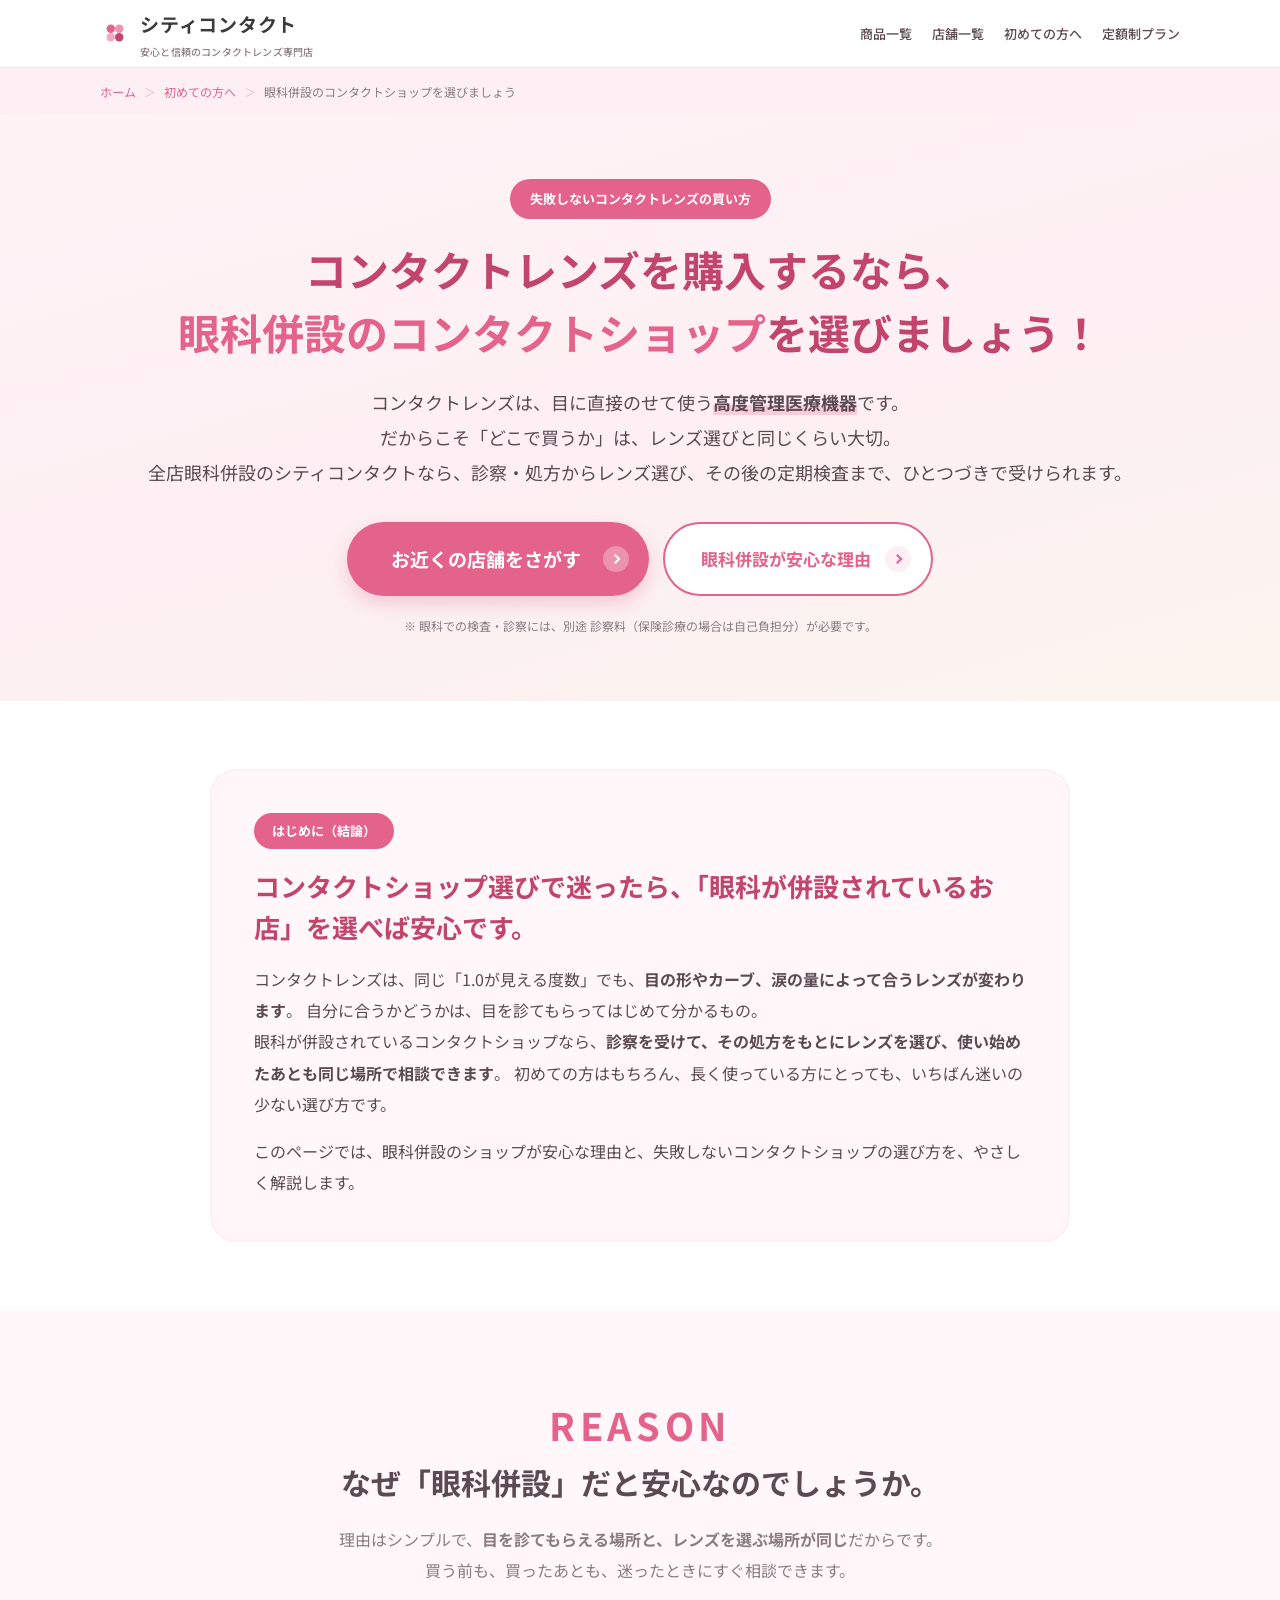
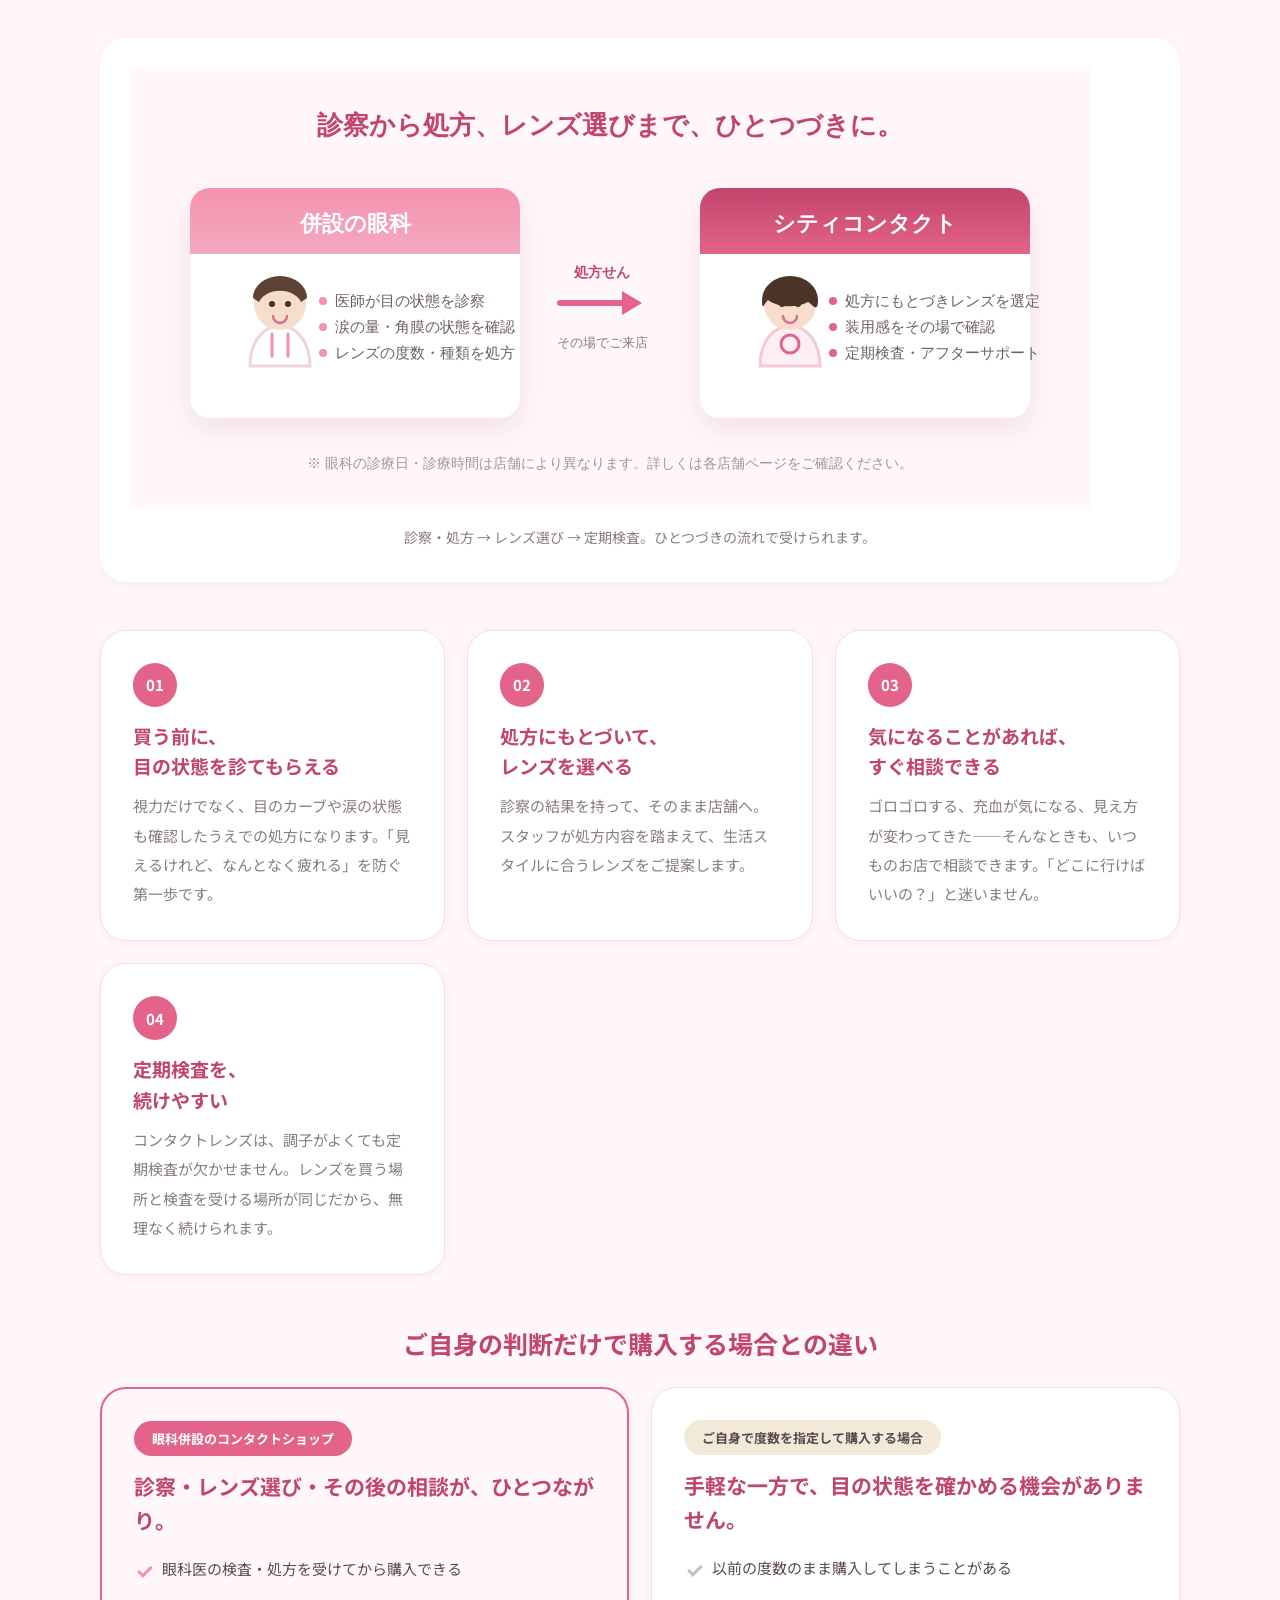
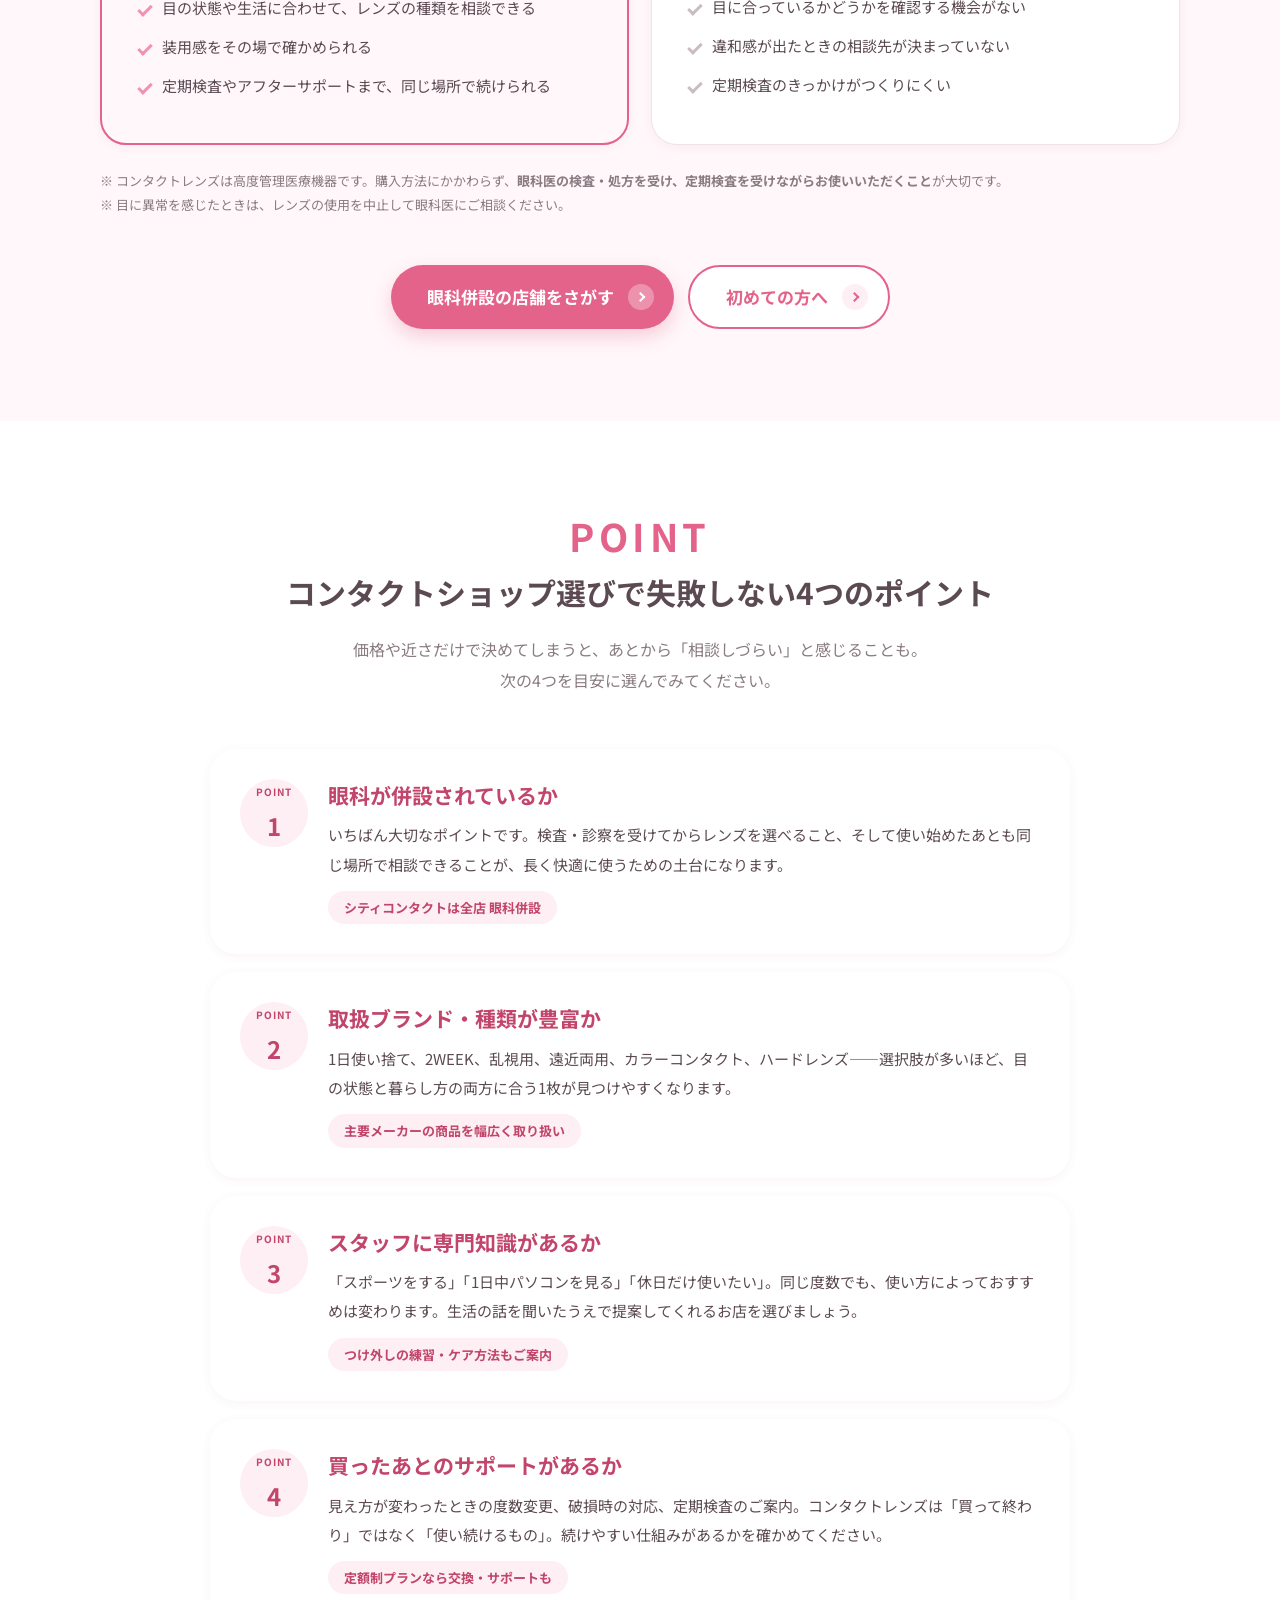
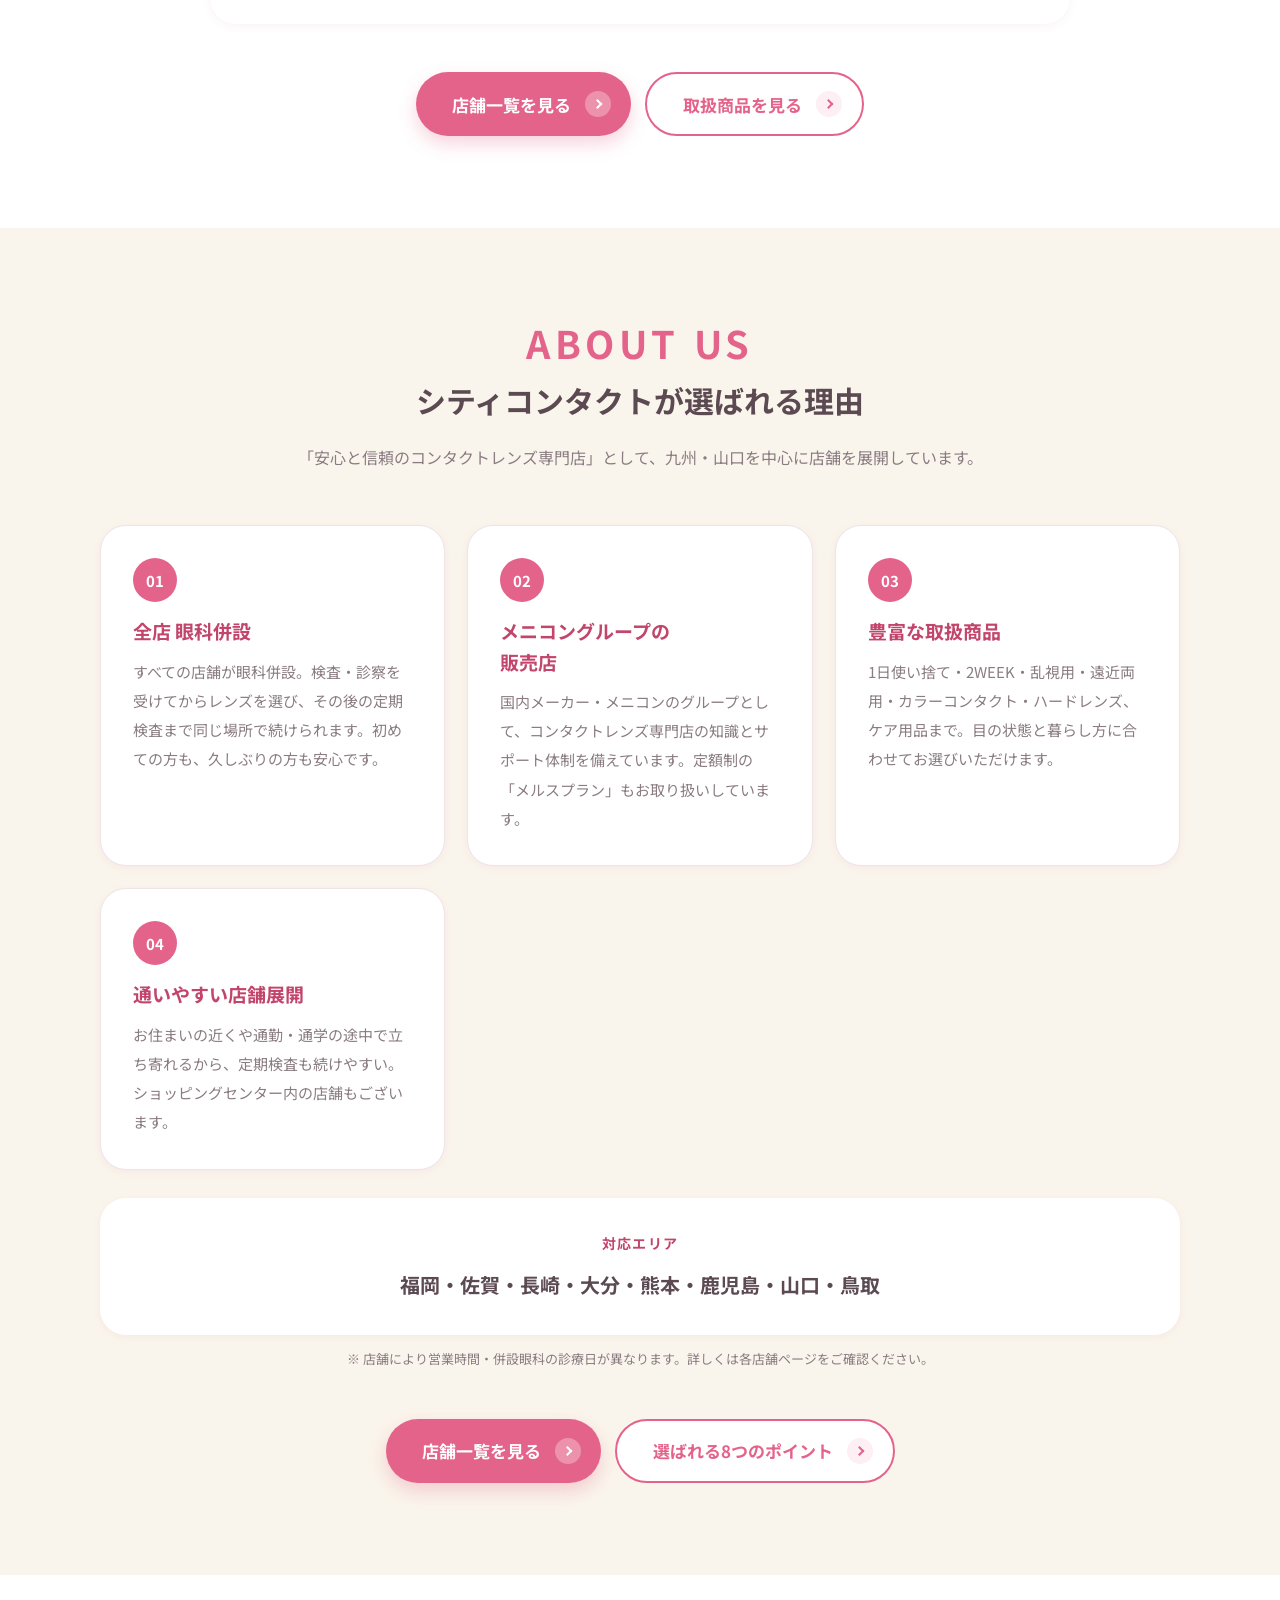
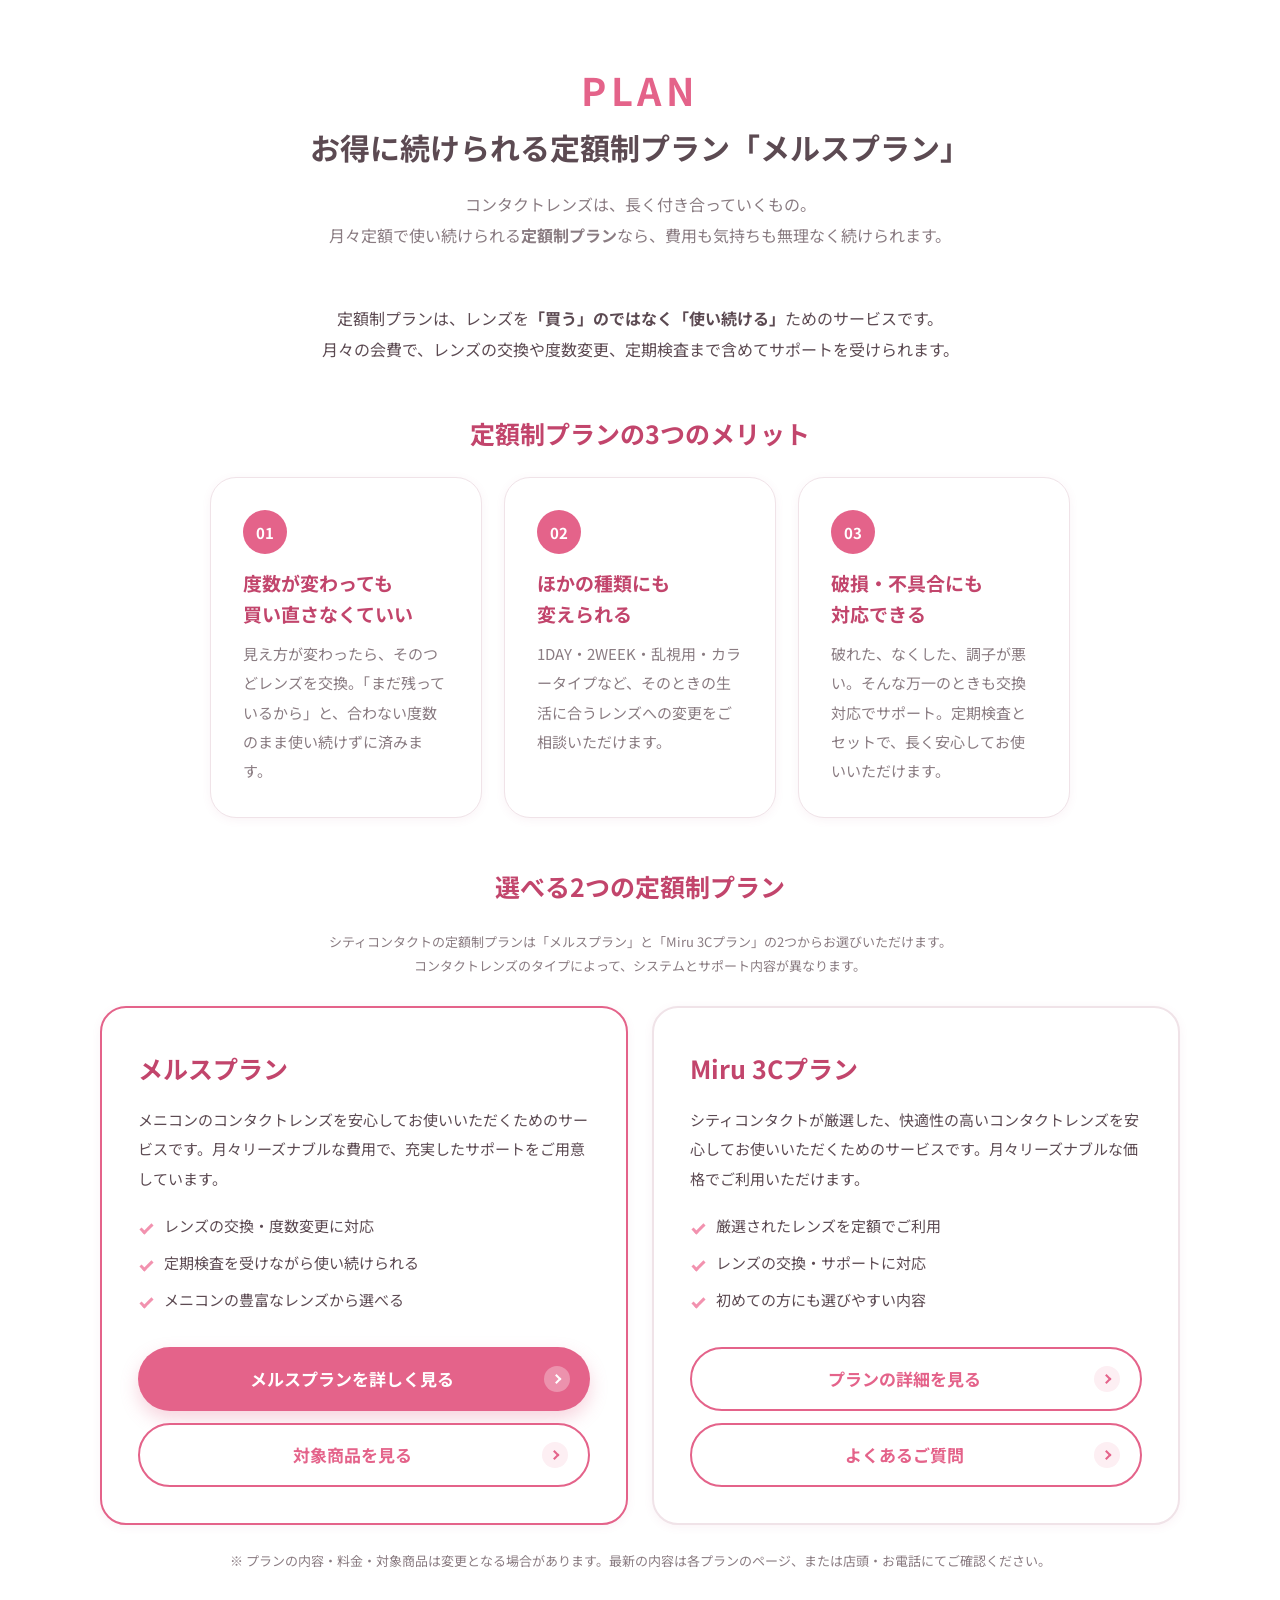
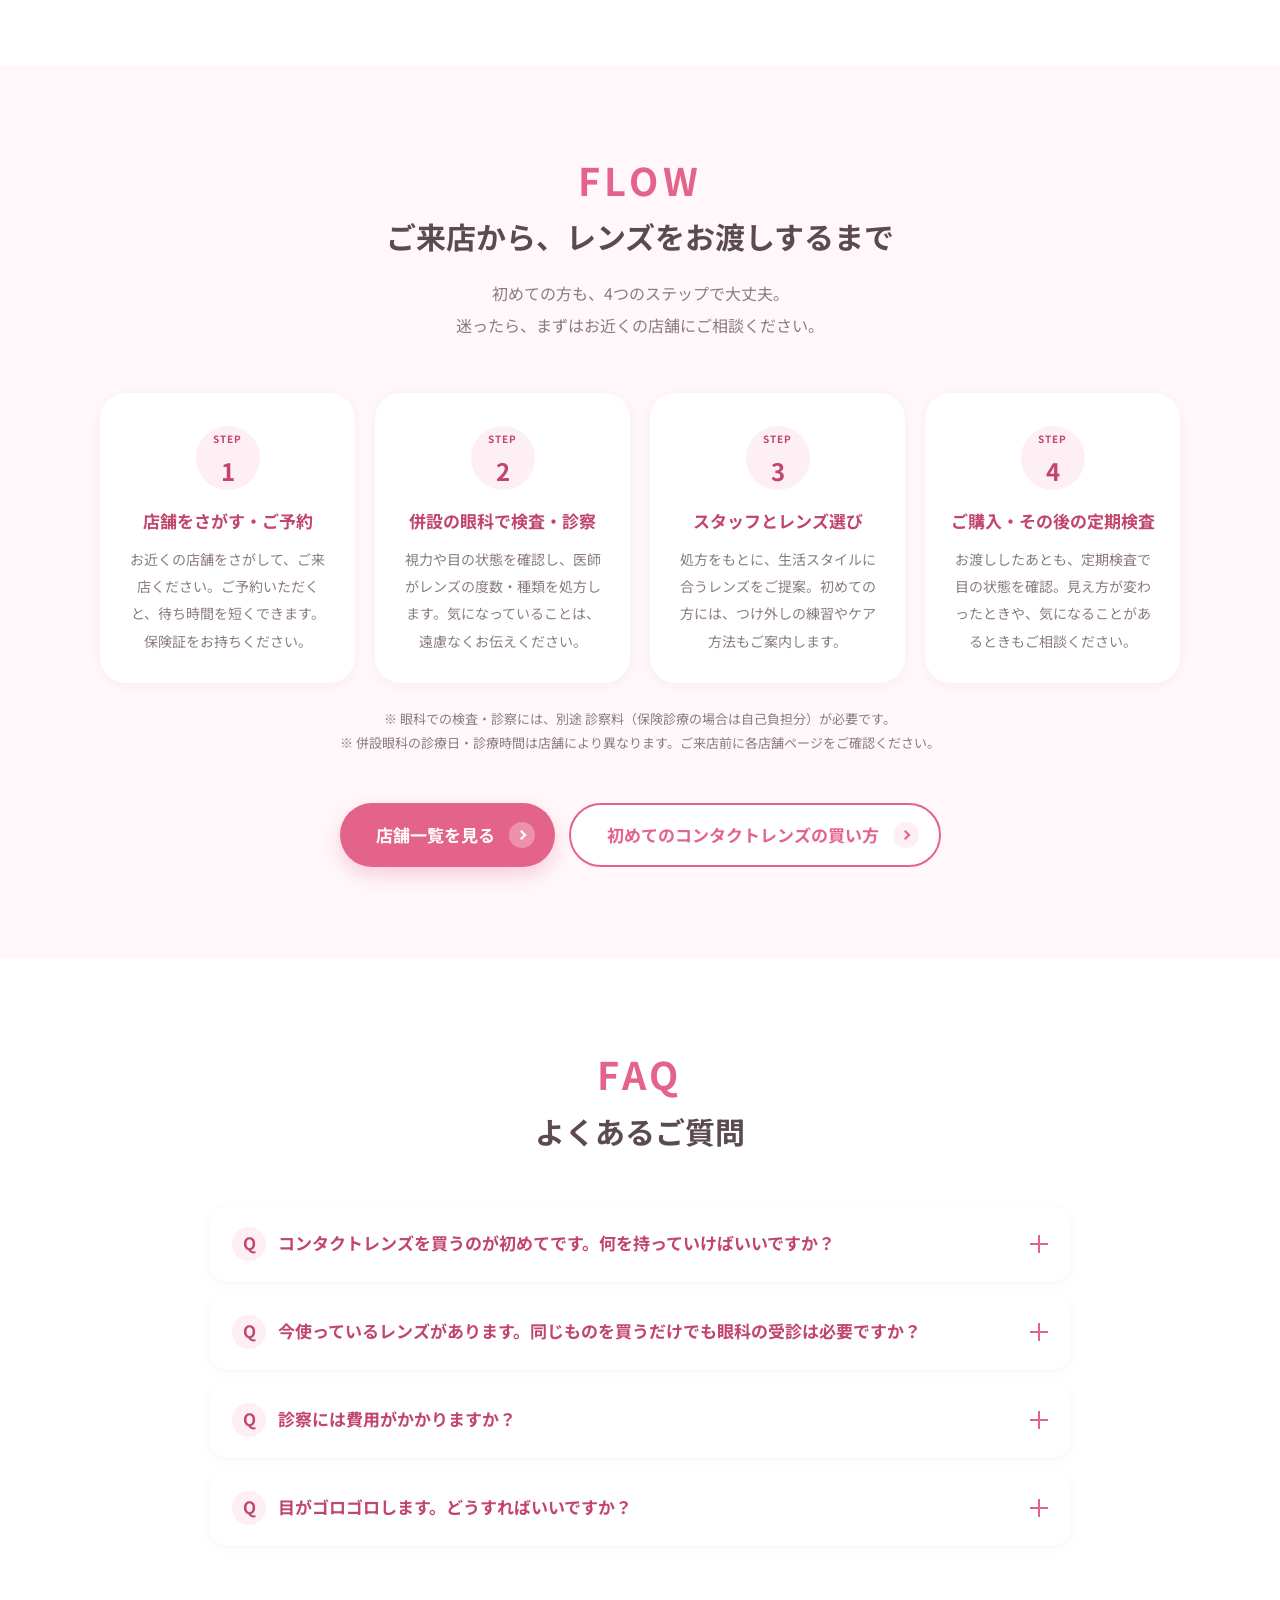
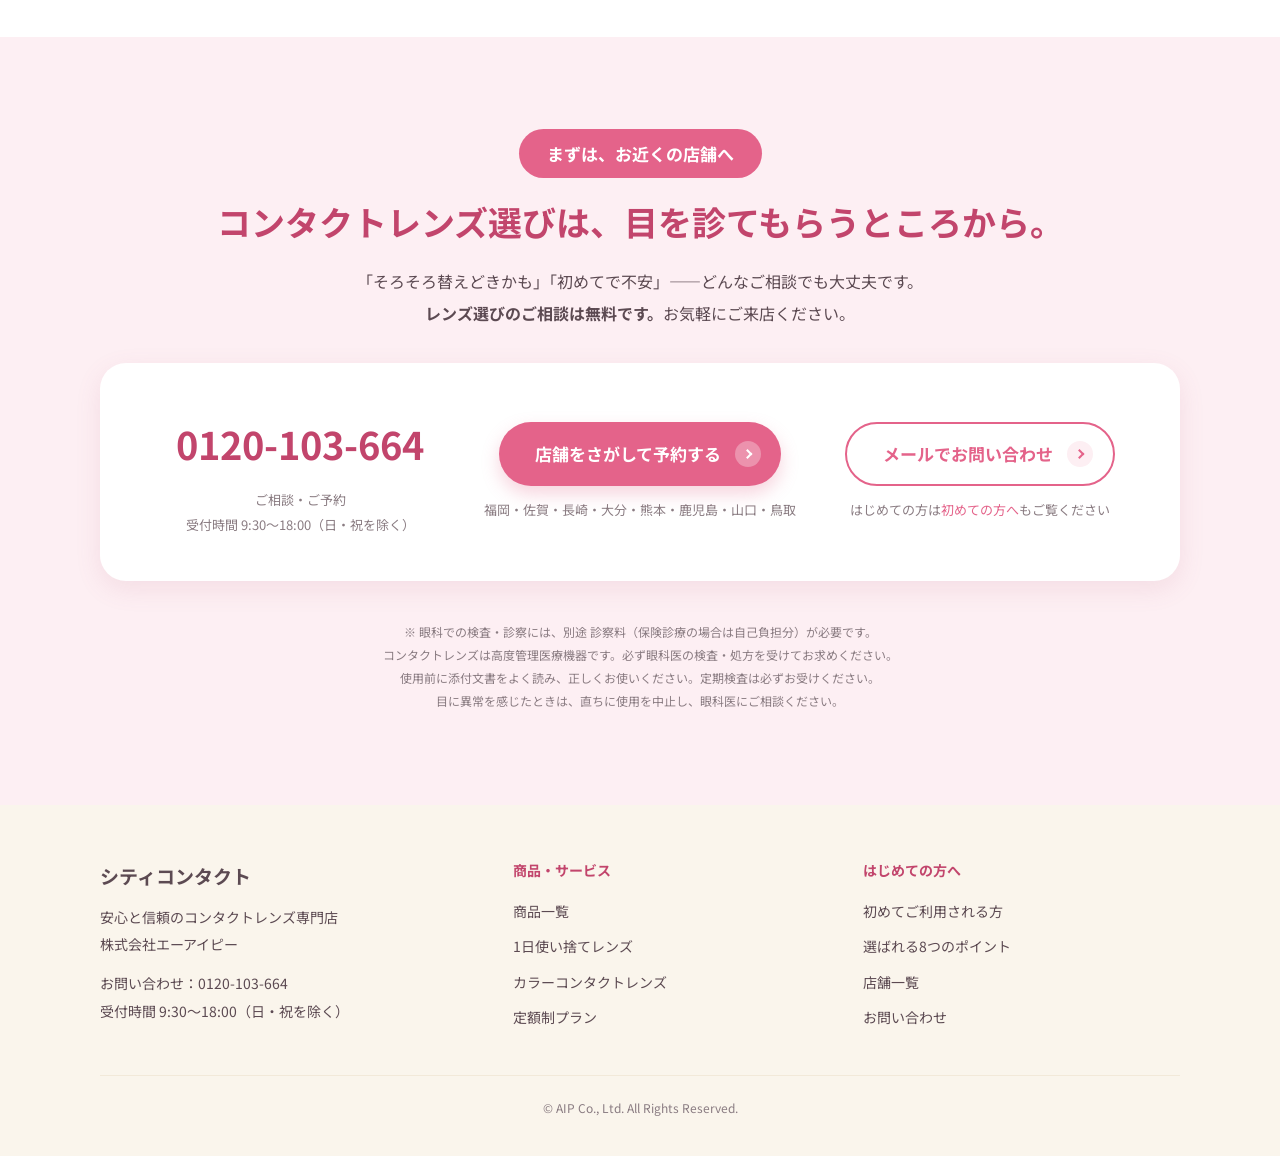
==== eyeclinic/index.html @ d09a8469 "眼科併設コンタクトショップの訴求コンテンツページを新規作成 指示書「コンタクトレンズを購入するなら、眼科併設のコンタクトショップを 選びましょう！」に沿って、1ページ完結の静的HTMLとして制作。  " ====
<!DOCTYPE html>
<html lang="ja">
<head>
<meta charset="UTF-8">
<meta name="viewport" content="width=device-width, initial-scale=1">

<!-- ================================================================
     ▼ メタ情報はすべて「仮」です。
       掲載URLが確定しましたら、title / description / canonical / og:url /
       og:image のドメイン・パスをクライアント側でご調整ください。
     ================================================================ -->
<title>コンタクトレンズを購入するなら眼科併設のコンタクトショップへ｜シティコンタクト</title>
<meta name="description" content="コンタクトレンズは高度管理医療機器。だからこそ、買う場所選びが大切です。眼科併設のコンタクトショップなら、診察・処方からレンズ選び、定期検査までひとつづきに。全店眼科併設のシティコンタクトが、失敗しないコンタクトショップの選び方をご紹介します。">
<meta name="keywords" content="コンタクトレンズ 眼科併設,コンタクト 購入 眼科,コンタクトショップ 選び方,コンタクトレンズ 処方,定期検査,メルスプラン,シティコンタクト">

<!-- ================================================================
     ▼▼▼ 確認用サイトを検索結果に出さないための指定 ▼▼▼
     本番（www.city-contact.com）へ設置する際は、必ず次の1行を削除してください。
     残したまま公開すると、本番ページが検索結果に表示されなくなります。
     ================================================================ -->
<meta name="robots" content="noindex, nofollow">
<!-- ▲▲▲ 本番公開前に、上の1行を削除 ▲▲▲ -->

<!-- 掲載URLが未確定のため仮設定です（#TODO：確定後に差し替え） -->
<link rel="canonical" href="https://www.city-contact.com/column/eyeclinic/">
<meta property="og:type" content="article">
<meta property="og:site_name" content="シティコンタクト">
<meta property="og:title" content="コンタクトレンズを購入するなら、眼科併設のコンタクトショップを選びましょう！">
<meta property="og:description" content="診察・処方からレンズ選び、その後の定期検査までひとつづきに。全店眼科併設のシティコンタクトが、失敗しないコンタクトショップの選び方をご紹介します。">
<meta property="og:image" content="https://www.city-contact.com/column/eyeclinic/assets/img/ogp.svg">
<meta property="og:url" content="https://www.city-contact.com/column/eyeclinic/">
<meta name="twitter:card" content="summary_large_image">

<link rel="icon" href="assets/img/favicon.svg" type="image/svg+xml">
<link rel="preconnect" href="https://fonts.googleapis.com">
<link rel="preconnect" href="https://fonts.gstatic.com" crossorigin>
<link href="https://fonts.googleapis.com/css2?family=Noto+Sans+JP:wght@400;500;700&display=swap" rel="stylesheet">
<link rel="stylesheet" href="assets/css/style.css">
</head>
<body>

<!-- ===================== HEADER =====================
     ※ ここは実際のサイト組み込み時に共通ヘッダーに差し替えてください。
        既存サイトの見た目に合わせたロゴのみの簡易版です（ページ内ナビは設置しません）。
     ================================================== -->
<header class="l-header">
  <div class="l-inner l-header__inner">
    <a class="l-header__logo" href="https://www.city-contact.com/">
      <svg viewBox="0 0 64 64" aria-hidden="true">
        <circle cx="23" cy="23" r="9" fill="#E4638A"/>
        <circle cx="41" cy="23" r="9" fill="#F292AF"/>
        <circle cx="23" cy="41" r="9" fill="#F5A9C0"/>
        <circle cx="41" cy="41" r="9" fill="#C2456C"/>
      </svg>
      <span>シティコンタクト<small>安心と信頼のコンタクトレンズ専門店</small></span>
    </a>
    <nav class="l-header__nav" aria-label="グローバルナビゲーション">
      <a href="https://www.city-contact.com/item/">商品一覧</a>
      <a href="https://www.city-contact.com/shop/">店舗一覧</a>
      <a href="https://www.city-contact.com/beginner/">初めての方へ</a>
      <a href="https://www.city-contact.com/subscription/">定額制プラン</a>
    </nav>
    <div class="l-header__tel">
      <strong>0120-103-664</strong>
      <span>受付時間 9:30〜18:00（日・祝を除く）</span>
    </div>
  </div>
</header>
<!-- ===================== /HEADER ===================== -->

<!-- ※ パンくずの階層は仮です。掲載場所が決まりましたらご調整ください（#TODO） -->
<nav class="c-breadcrumb" aria-label="パンくずリスト">
  <div class="l-inner">
    <ol>
      <li><a href="https://www.city-contact.com/">ホーム</a></li>
      <li><a href="https://www.city-contact.com/beginner/">初めての方へ</a></li>
      <li>眼科併設のコンタクトショップを選びましょう</li>
    </ol>
  </div>
</nav>

<main>

  <!-- ===================== ファーストビュー ===================== -->
  <section class="p-hero">
    <div class="l-inner p-hero__inner">
      <span class="p-hero__badge">失敗しないコンタクトレンズの買い方</span>
      <h1 class="p-hero__title">
        コンタクトレンズを購入するなら、<br>
        <em>眼科併設のコンタクトショップ</em>を選びましょう！
      </h1>
      <p class="p-hero__sub">
        コンタクトレンズは、目に直接のせて使う<span class="u-marker">高度管理医療機器</span>です。<br>
        だからこそ「どこで買うか」は、レンズ選びと同じくらい大切。<br>
        全店眼科併設のシティコンタクトなら、診察・処方からレンズ選び、その後の定期検査まで、ひとつづきで受けられます。
      </p>
      <div class="p-hero__cta">
        <a class="c-btn c-btn--cv c-btn--lg" href="https://www.city-contact.com/shop/">お近くの店舗をさがす</a>
        <a class="c-btn c-btn--ghost" href="#reason">眼科併設が安心な理由</a>
      </div>
      <p class="p-hero__note">※ 眼科での検査・診察には、別途 診察料（保険診療の場合は自己負担分）が必要です。</p>
    </div>
  </section>

  <!-- ===================== 導入（結論を先に） ===================== -->
  <section class="p-lead">
    <div class="l-inner--narrow js-fade">
      <div class="p-lead__box">
        <span class="p-lead__label">はじめに（結論）</span>
        <h2 class="p-lead__title">コンタクトショップ選びで迷ったら、<br class="u-sp-only">「眼科が併設されているお店」を選べば安心です。</h2>
        <p class="p-lead__text">
          コンタクトレンズは、同じ「1.0が見える度数」でも、<strong>目の形やカーブ、涙の量によって合うレンズが変わります</strong>。
          自分に合うかどうかは、目を診てもらってはじめて分かるもの。<br>
          眼科が併設されているコンタクトショップなら、<strong>診察を受けて、その処方をもとにレンズを選び、使い始めたあとも同じ場所で相談できます</strong>。
          初めての方はもちろん、長く使っている方にとっても、いちばん迷いの少ない選び方です。
        </p>
        <p class="p-lead__text">
          このページでは、眼科併設のショップが安心な理由と、失敗しないコンタクトショップの選び方を、やさしく解説します。
        </p>
      </div>
    </div>
  </section>

  <!-- ===================== H2-1 なぜ「眼科併設」が安心なのか ===================== -->
  <section class="p-section p-section--pink" id="reason">
    <div class="l-inner js-fade">
      <div class="c-heading">
        <span class="c-heading__en">REASON</span>
        <h2 class="c-heading__ja">なぜ「眼科併設」だと安心なのでしょうか。</h2>
        <p class="c-heading__lead">理由はシンプルで、<strong>目を診てもらえる場所と、レンズを選ぶ場所が同じ</strong>だからです。<br>買う前も、買ったあとも、迷ったときにすぐ相談できます。</p>
      </div>

      <figure class="p-figure">
        <p class="p-figure__hint">← 横にスクロールしてご覧いただけます →</p>
        <div class="p-figure__scroll">
          <img src="assets/img/clinic-flow.svg" width="960" height="440"
               alt="併設の眼科で医師の診察と処方を受け、その処方をもとにシティコンタクト店舗でレンズを選び、定期検査まで続けられる流れを示した図">
        </div>
        <figcaption>診察・処方 → レンズ選び → 定期検査。ひとつづきの流れで受けられます。</figcaption>
      </figure>

      <div class="c-cards u-mt-l">
        <article class="c-card">
          <span class="c-card__no">01</span>
          <h3 class="c-card__title">買う前に、<br>目の状態を診てもらえる</h3>
          <p class="c-card__text">視力だけでなく、目のカーブや涙の状態も確認したうえでの処方になります。「見えるけれど、なんとなく疲れる」を防ぐ第一歩です。</p>
        </article>
        <article class="c-card">
          <span class="c-card__no">02</span>
          <h3 class="c-card__title">処方にもとづいて、<br>レンズを選べる</h3>
          <p class="c-card__text">診察の結果を持って、そのまま店舗へ。スタッフが処方内容を踏まえて、生活スタイルに合うレンズをご提案します。</p>
        </article>
        <article class="c-card">
          <span class="c-card__no">03</span>
          <h3 class="c-card__title">気になることがあれば、<br>すぐ相談できる</h3>
          <p class="c-card__text">ゴロゴロする、充血が気になる、見え方が変わってきた——そんなときも、いつものお店で相談できます。「どこに行けばいいの？」と迷いません。</p>
        </article>
        <article class="c-card">
          <span class="c-card__no">04</span>
          <h3 class="c-card__title">定期検査を、<br>続けやすい</h3>
          <p class="c-card__text">コンタクトレンズは、調子がよくても定期検査が欠かせません。レンズを買う場所と検査を受ける場所が同じだから、無理なく続けられます。</p>
        </article>
      </div>

      <h3 class="c-subheading u-mt-l">ご自身の判断だけで購入する場合との違い</h3>
      <div class="p-compare">
        <div class="p-compare__item p-compare__item--main">
          <span class="p-compare__label">眼科併設のコンタクトショップ</span>
          <h4 class="p-compare__title">診察・レンズ選び・その後の相談が、ひとつながり。</h4>
          <ul class="p-compare__list">
            <li>眼科医の検査・処方を受けてから購入できる</li>
            <li>目の状態や生活に合わせて、レンズの種類を相談できる</li>
            <li>装用感をその場で確かめられる</li>
            <li>定期検査やアフターサポートまで、同じ場所で続けられる</li>
          </ul>
        </div>
        <div class="p-compare__item">
          <span class="p-compare__label">ご自身で度数を指定して購入する場合</span>
          <h4 class="p-compare__title">手軽な一方で、目の状態を確かめる機会がありません。</h4>
          <ul class="p-compare__list">
            <li>以前の度数のまま購入してしまうことがある</li>
            <li>目に合っているかどうかを確認する機会がない</li>
            <li>違和感が出たときの相談先が決まっていない</li>
            <li>定期検査のきっかけがつくりにくい</li>
          </ul>
        </div>
      </div>
      <p class="u-note u-mt">
        ※ コンタクトレンズは高度管理医療機器です。購入方法にかかわらず、<strong>眼科医の検査・処方を受け、定期検査を受けながらお使いいただくこと</strong>が大切です。<br>
        ※ 目に異常を感じたときは、レンズの使用を中止して眼科医にご相談ください。
      </p>

      <div class="c-ctaset u-mt-l">
        <a class="c-btn c-btn--cv" href="https://www.city-contact.com/shop/">眼科併設の店舗をさがす</a>
        <a class="c-btn c-btn--ghost" href="https://www.city-contact.com/beginner/">初めての方へ</a>
      </div>
    </div>
  </section>

  <!-- ===================== H2-2 コンタクトショップ選びで失敗しないポイント ===================== -->
  <section class="p-section" id="point">
    <div class="l-inner--narrow js-fade">
      <div class="c-heading">
        <span class="c-heading__en">POINT</span>
        <h2 class="c-heading__ja">コンタクトショップ選びで<br class="u-sp-only">失敗しない4つのポイント</h2>
        <p class="c-heading__lead">価格や近さだけで決めてしまうと、あとから「相談しづらい」と感じることも。<br>次の4つを目安に選んでみてください。</p>
      </div>

      <div class="p-point">
        <article class="p-point__item">
          <span class="p-point__no"><small>POINT</small><strong>1</strong></span>
          <div>
            <h3 class="p-point__title">眼科が併設されているか</h3>
            <p class="p-point__text">いちばん大切なポイントです。検査・診察を受けてからレンズを選べること、そして使い始めたあとも同じ場所で相談できることが、長く快適に使うための土台になります。</p>
            <span class="p-point__tag">シティコンタクトは全店 眼科併設</span>
          </div>
        </article>
        <article class="p-point__item">
          <span class="p-point__no"><small>POINT</small><strong>2</strong></span>
          <div>
            <h3 class="p-point__title">取扱ブランド・種類が豊富か</h3>
            <p class="p-point__text">1日使い捨て、2WEEK、乱視用、遠近両用、カラーコンタクト、ハードレンズ——選択肢が多いほど、目の状態と暮らし方の両方に合う1枚が見つけやすくなります。</p>
            <span class="p-point__tag">主要メーカーの商品を幅広く取り扱い</span>
          </div>
        </article>
        <article class="p-point__item">
          <span class="p-point__no"><small>POINT</small><strong>3</strong></span>
          <div>
            <h3 class="p-point__title">スタッフに専門知識があるか</h3>
            <p class="p-point__text">「スポーツをする」「1日中パソコンを見る」「休日だけ使いたい」。同じ度数でも、使い方によっておすすめは変わります。生活の話を聞いたうえで提案してくれるお店を選びましょう。</p>
            <span class="p-point__tag">つけ外しの練習・ケア方法もご案内</span>
          </div>
        </article>
        <article class="p-point__item">
          <span class="p-point__no"><small>POINT</small><strong>4</strong></span>
          <div>
            <h3 class="p-point__title">買ったあとのサポートがあるか</h3>
            <p class="p-point__text">見え方が変わったときの度数変更、破損時の対応、定期検査のご案内。コンタクトレンズは「買って終わり」ではなく「使い続けるもの」。続けやすい仕組みがあるかを確かめてください。</p>
            <span class="p-point__tag">定額制プランなら交換・サポートも</span>
          </div>
        </article>
      </div>

      <div class="c-ctaset u-mt-l">
        <a class="c-btn c-btn--cv" href="https://www.city-contact.com/shop/">店舗一覧を見る</a>
        <a class="c-btn c-btn--ghost" href="https://www.city-contact.com/item/">取扱商品を見る</a>
      </div>
    </div>
  </section>

  <!-- ===================== H2-3 シティコンタクトが選ばれる理由 ===================== -->
  <section class="p-section p-section--cream" id="about">
    <div class="l-inner js-fade">
      <div class="c-heading">
        <span class="c-heading__en">ABOUT US</span>
        <h2 class="c-heading__ja">シティコンタクトが選ばれる理由</h2>
        <p class="c-heading__lead">「安心と信頼のコンタクトレンズ専門店」として、九州・山口を中心に店舗を展開しています。</p>
      </div>

      <div class="c-cards">
        <article class="c-card">
          <span class="c-card__no">01</span>
          <h3 class="c-card__title">全店 眼科併設</h3>
          <p class="c-card__text">すべての店舗が眼科併設。検査・診察を受けてからレンズを選び、その後の定期検査まで同じ場所で続けられます。初めての方も、久しぶりの方も安心です。</p>
        </article>
        <article class="c-card">
          <span class="c-card__no">02</span>
          <h3 class="c-card__title">メニコングループの<br>販売店</h3>
          <p class="c-card__text">国内メーカー・メニコンのグループとして、コンタクトレンズ専門店の知識とサポート体制を備えています。定額制の「メルスプラン」もお取り扱いしています。</p>
        </article>
        <article class="c-card">
          <span class="c-card__no">03</span>
          <h3 class="c-card__title">豊富な取扱商品</h3>
          <p class="c-card__text">1日使い捨て・2WEEK・乱視用・遠近両用・カラーコンタクト・ハードレンズ、ケア用品まで。目の状態と暮らし方に合わせてお選びいただけます。</p>
        </article>
        <article class="c-card">
          <span class="c-card__no">04</span>
          <h3 class="c-card__title">通いやすい店舗展開</h3>
          <p class="c-card__text">お住まいの近くや通勤・通学の途中で立ち寄れるから、定期検査も続けやすい。ショッピングセンター内の店舗もございます。</p>
        </article>
      </div>

      <dl class="p-reason__area">
        <dt>対応エリア</dt>
        <dd>福岡・佐賀・長崎・大分・熊本・鹿児島・山口・鳥取</dd>
      </dl>
      <p class="u-note u-center u-mt-s">※ 店舗により営業時間・併設眼科の診療日が異なります。詳しくは各店舗ページをご確認ください。</p>

      <div class="c-ctaset u-mt-l">
        <a class="c-btn c-btn--cv" href="https://www.city-contact.com/shop/">店舗一覧を見る</a>
        <a class="c-btn c-btn--ghost" href="https://www.city-contact.com/beginner/point/">選ばれる8つのポイント</a>
      </div>
    </div>
  </section>

  <!-- ===================== H2-4 メルスプラン ===================== -->
  <section class="p-section" id="plan">
    <div class="l-inner js-fade">
      <div class="c-heading">
        <span class="c-heading__en">PLAN</span>
        <h2 class="c-heading__ja">お得に続けられる<br class="u-sp-only">定額制プラン「メルスプラン」</h2>
        <p class="c-heading__lead">コンタクトレンズは、長く付き合っていくもの。<br>月々定額で使い続けられる<strong>定額制プラン</strong>なら、費用も気持ちも無理なく続けられます。</p>
      </div>

      <div class="l-inner--narrow">
        <p class="u-center">
          定額制プランは、レンズを<strong>「買う」のではなく「使い続ける」</strong>ためのサービスです。<br>
          月々の会費で、レンズの交換や度数変更、定期検査まで含めてサポートを受けられます。
        </p>

        <h3 class="c-subheading u-mt-l">定額制プランの3つのメリット</h3>
        <div class="c-cards">
          <article class="c-card">
            <span class="c-card__no">01</span>
            <h4 class="c-card__title">度数が変わっても<br>買い直さなくていい</h4>
            <p class="c-card__text">見え方が変わったら、そのつどレンズを交換。「まだ残っているから」と、合わない度数のまま使い続けずに済みます。</p>
          </article>
          <article class="c-card">
            <span class="c-card__no">02</span>
            <h4 class="c-card__title">ほかの種類にも<br>変えられる</h4>
            <p class="c-card__text">1DAY・2WEEK・乱視用・カラータイプなど、そのときの生活に合うレンズへの変更をご相談いただけます。</p>
          </article>
          <article class="c-card">
            <span class="c-card__no">03</span>
            <h4 class="c-card__title">破損・不具合にも<br>対応できる</h4>
            <p class="c-card__text">破れた、なくした、調子が悪い。そんな万一のときも交換対応でサポート。定期検査とセットで、長く安心してお使いいただけます。</p>
          </article>
        </div>
      </div>

      <h3 class="c-subheading u-mt-l">選べる2つの定額制プラン</h3>
      <p class="u-center u-note" style="margin-bottom:28px">
        シティコンタクトの定額制プランは「メルスプラン」と「Miru 3Cプラン」の2つからお選びいただけます。<br>
        コンタクトレンズのタイプによって、システムとサポート内容が異なります。
      </p>

      <div class="p-plan">
        <div class="p-plan__item">
          <h4 class="p-plan__name">メルスプラン</h4>
          <p class="p-plan__desc">メニコンのコンタクトレンズを安心してお使いいただくためのサービスです。月々リーズナブルな費用で、充実したサポートをご用意しています。</p>
          <ul class="p-plan__merit">
            <li>レンズの交換・度数変更に対応</li>
            <li>定期検査を受けながら使い続けられる</li>
            <li>メニコンの豊富なレンズから選べる</li>
          </ul>
          <div class="p-plan__btns">
            <a class="c-btn c-btn--cv" href="https://www.city-contact.com/subscription/">メルスプランを詳しく見る</a>
            <a class="c-btn c-btn--ghost" href="https://www.city-contact.com/item/">対象商品を見る</a>
          </div>
        </div>
        <div class="p-plan__item p-plan__item--alt">
          <h4 class="p-plan__name">Miru 3Cプラン</h4>
          <p class="p-plan__desc">シティコンタクトが厳選した、快適性の高いコンタクトレンズを安心してお使いいただくためのサービスです。月々リーズナブルな価格でご利用いただけます。</p>
          <ul class="p-plan__merit">
            <li>厳選されたレンズを定額でご利用</li>
            <li>レンズの交換・サポートに対応</li>
            <li>初めての方にも選びやすい内容</li>
          </ul>
          <div class="p-plan__btns">
            <a class="c-btn c-btn--ghost" href="https://www.city-contact.com/subscription/">プランの詳細を見る</a>
            <a class="c-btn c-btn--ghost" href="https://www.city-contact.com/subscription/faq/">よくあるご質問</a>
          </div>
        </div>
      </div>
      <p class="u-note u-center u-mt">※ プランの内容・料金・対象商品は変更となる場合があります。最新の内容は各プランのページ、または店頭・お電話にてご確認ください。</p>
    </div>
  </section>

  <!-- ===================== H2-5 ご来店の流れ ===================== -->
  <section class="p-section p-section--pink" id="flow">
    <div class="l-inner js-fade">
      <div class="c-heading">
        <span class="c-heading__en">FLOW</span>
        <h2 class="c-heading__ja">ご来店から、レンズをお渡しするまで</h2>
        <p class="c-heading__lead">初めての方も、4つのステップで大丈夫。<br>迷ったら、まずはお近くの店舗にご相談ください。</p>
      </div>

      <div class="p-flow">
        <div class="p-flow__item">
          <span class="p-flow__step"><small>STEP</small><strong>1</strong></span>
          <h3 class="p-flow__title">店舗をさがす・ご予約</h3>
          <p class="p-flow__text">お近くの店舗をさがして、ご来店ください。ご予約いただくと、待ち時間を短くできます。保険証をお持ちください。</p>
        </div>
        <div class="p-flow__item">
          <span class="p-flow__step"><small>STEP</small><strong>2</strong></span>
          <h3 class="p-flow__title">併設の眼科で検査・診察</h3>
          <p class="p-flow__text">視力や目の状態を確認し、医師がレンズの度数・種類を処方します。気になっていることは、遠慮なくお伝えください。</p>
        </div>
        <div class="p-flow__item">
          <span class="p-flow__step"><small>STEP</small><strong>3</strong></span>
          <h3 class="p-flow__title">スタッフとレンズ選び</h3>
          <p class="p-flow__text">処方をもとに、生活スタイルに合うレンズをご提案。初めての方には、つけ外しの練習やケア方法もご案内します。</p>
        </div>
        <div class="p-flow__item">
          <span class="p-flow__step"><small>STEP</small><strong>4</strong></span>
          <h3 class="p-flow__title">ご購入・その後の定期検査</h3>
          <p class="p-flow__text">お渡ししたあとも、定期検査で目の状態を確認。見え方が変わったときや、気になることがあるときもご相談ください。</p>
        </div>
      </div>

      <p class="u-note u-center u-mt">
        ※ 眼科での検査・診察には、別途 診察料（保険診療の場合は自己負担分）が必要です。<br>
        ※ 併設眼科の診療日・診療時間は店舗により異なります。ご来店前に各店舗ページをご確認ください。
      </p>

      <div class="c-ctaset u-mt-l">
        <a class="c-btn c-btn--cv" href="https://www.city-contact.com/shop/">店舗一覧を見る</a>
        <a class="c-btn c-btn--ghost" href="https://www.city-contact.com/beginner/howbuy/">初めてのコンタクトレンズの買い方</a>
      </div>
    </div>
  </section>

  <!-- ===================== よくあるご質問 ===================== -->
  <section class="p-section" id="faq">
    <div class="l-inner--narrow js-fade">
      <div class="c-heading">
        <span class="c-heading__en">FAQ</span>
        <h2 class="c-heading__ja">よくあるご質問</h2>
      </div>

      <div class="p-faq">
        <div class="p-faq__item">
          <button class="p-faq__q js-faq-q" type="button" aria-expanded="false" aria-controls="faq-a1">
            <span class="p-faq__mark">Q</span>
            <span>コンタクトレンズを買うのが初めてです。何を持っていけばいいですか？</span>
            <span class="p-faq__icon" aria-hidden="true"></span>
          </button>
          <div class="p-faq__a" id="faq-a1" hidden>
            保険証をお持ちください。併設の眼科で検査・診察を受けていただいたうえで、スタッフがレンズ選びをお手伝いします。つけ外しの練習も店舗で行えますので、手ぶらに近い状態でも大丈夫です。
          </div>
        </div>
        <div class="p-faq__item">
          <button class="p-faq__q js-faq-q" type="button" aria-expanded="false" aria-controls="faq-a2">
            <span class="p-faq__mark">Q</span>
            <span>今使っているレンズがあります。同じものを買うだけでも眼科の受診は必要ですか？</span>
            <span class="p-faq__icon" aria-hidden="true"></span>
          </button>
          <div class="p-faq__a" id="faq-a2" hidden>
            コンタクトレンズは高度管理医療機器のため、眼科医の検査・処方を受けたうえでのご購入をおすすめしています。見え方が変わっていなくても、目の状態は少しずつ変化します。定期検査もあわせてお受けください。
          </div>
        </div>
        <div class="p-faq__item">
          <button class="p-faq__q js-faq-q" type="button" aria-expanded="false" aria-controls="faq-a3">
            <span class="p-faq__mark">Q</span>
            <span>診察には費用がかかりますか？</span>
            <span class="p-faq__icon" aria-hidden="true"></span>
          </button>
          <div class="p-faq__a" id="faq-a3" hidden>
            眼科での検査・診察には、別途 診察料（保険診療の場合は自己負担分）が必要です。店舗でのレンズ選びのご相談は無料ですので、迷っている段階でもお気軽にお立ち寄りください。
          </div>
        </div>
        <div class="p-faq__item">
          <button class="p-faq__q js-faq-q" type="button" aria-expanded="false" aria-controls="faq-a4">
            <span class="p-faq__mark">Q</span>
            <span>目がゴロゴロします。どうすればいいですか？</span>
            <span class="p-faq__icon" aria-hidden="true"></span>
          </button>
          <div class="p-faq__a" id="faq-a4" hidden>
            まずはレンズの使用を中止して、眼科医にご相談ください。眼科併設のシティコンタクトなら、レンズのご相談と受診を同じ場所でご案内できます。我慢して使い続けないことが大切です。
          </div>
        </div>
      </div>
    </div>
  </section>

  <!-- ===================== コンバージョン ===================== -->
  <section class="p-section p-cv" id="cv">
    <div class="l-inner js-fade">
      <span class="p-cv__badge">まずは、お近くの店舗へ</span>
      <h2 class="p-cv__title">コンタクトレンズ選びは、<br class="u-sp-only">目を診てもらうところから。</h2>
      <p class="p-cv__lead">
        「そろそろ替えどきかも」「初めてで不安」——どんなご相談でも大丈夫です。<br>
        <strong>レンズ選びのご相談は無料です。</strong>お気軽にご来店ください。
      </p>

      <div class="p-cv__box">
        <div class="p-cv__tel">
          <a href="tel:0120103664">0120-103-664</a>
          <span>ご相談・ご予約<br>受付時間 9:30〜18:00（日・祝を除く）</span>
        </div>
        <div>
          <a class="c-btn c-btn--cv" href="https://www.city-contact.com/shop/">店舗をさがして予約する</a>
          <p class="u-note u-mt-s">福岡・佐賀・長崎・大分・熊本・鹿児島・山口・鳥取</p>
        </div>
        <div>
          <!-- #TODO：お問い合わせページのURLは要確認（既存ページより仮設定） -->
          <a class="c-btn c-btn--ghost" href="https://www.city-contact.com/contact/">メールでお問い合わせ</a>
          <p class="u-note u-mt-s">はじめての方は<a href="https://www.city-contact.com/beginner/">初めての方へ</a>もご覧ください</p>
        </div>
      </div>

      <p class="p-cv__caution">
        ※ 眼科での検査・診察には、別途 診察料（保険診療の場合は自己負担分）が必要です。<br>
        コンタクトレンズは高度管理医療機器です。必ず眼科医の検査・処方を受けてお求めください。<br>
        使用前に添付文書をよく読み、正しくお使いください。定期検査は必ずお受けください。<br>
        目に異常を感じたときは、直ちに使用を中止し、眼科医にご相談ください。
      </p>
    </div>
  </section>

</main>

<!-- ===================== FOOTER =====================
     ※ ここは実際のサイト組み込み時に共通フッターに差し替えてください。
        既存サイトの見た目に合わせたリンク構成の簡易版です。
     ================================================== -->
<footer class="l-footer">
  <div class="l-inner">
    <div class="l-footer__top">
      <div class="l-footer__brand">
        <strong>シティコンタクト</strong>
        <p>安心と信頼のコンタクトレンズ専門店<br>株式会社エーアイピー</p>
        <p class="u-mt-s">お問い合わせ：0120-103-664<br>受付時間 9:30〜18:00（日・祝を除く）</p>
      </div>
      <nav class="l-footer__nav" aria-label="フッターメニュー：商品・サービス">
        <h3>商品・サービス</h3>
        <ul>
          <li><a href="https://www.city-contact.com/item/">商品一覧</a></li>
          <li><a href="https://www.city-contact.com/item-cat/1day/">1日使い捨てレンズ</a></li>
          <li><a href="https://www.city-contact.com/item-cat/color_contact_lens/">カラーコンタクトレンズ</a></li>
          <li><a href="https://www.city-contact.com/subscription/">定額制プラン</a></li>
        </ul>
      </nav>
      <nav class="l-footer__nav" aria-label="フッターメニュー：はじめての方へ">
        <h3>はじめての方へ</h3>
        <ul>
          <li><a href="https://www.city-contact.com/beginner/">初めてご利用される方</a></li>
          <li><a href="https://www.city-contact.com/beginner/point/">選ばれる8つのポイント</a></li>
          <li><a href="https://www.city-contact.com/shop/">店舗一覧</a></li>
          <!-- #TODO：お問い合わせページのURLは要確認 -->
          <li><a href="https://www.city-contact.com/contact/">お問い合わせ</a></li>
        </ul>
      </nav>
    </div>
    <p class="l-footer__bottom">&copy; AIP Co., Ltd. All Rights Reserved.</p>
  </div>
</footer>
<!-- ===================== /FOOTER ===================== -->

<!-- SP追従CTA（640px以下で表示） -->
<div class="p-fixed-cta">
  <a class="c-btn c-btn--tel" href="tel:0120103664">電話で相談</a>
  <a class="c-btn c-btn--cv" href="https://www.city-contact.com/shop/">店舗一覧</a>
</div>

<script src="assets/js/main.js" defer></script>
</body>
</html>
---- eyeclinic/assets/css/style.css ----
@charset "UTF-8";
/* =========================================================
   シティコンタクト｜眼科併設のコンタクトショップを選びましょう ページ
   - コーポレートサイトのトンマナ（白＋ピンク／やわらかい丸み）に準拠
   - 既存の「遠近両用コンタクトレンズ特集」ページと同じ変数・共通パーツを使用
   - 配色は :root の変数を差し替えるだけで全体へ反映されます
   ========================================================= */

:root {
  /* Brand（コーポレートサイト準拠：ピンク） */
  --c-primary: #e4638a;        /* メインピンク */
  --c-primary-dark: #c2456c;   /* 濃いピンク（見出し・ホバー） */
  --c-primary-light: #fdeff3;  /* 淡いピンク背景 */
  --c-primary-pale: #fff7fa;   /* さらに淡いピンク背景 */
  --c-secondary: #f292af;      /* サブピンク */
  --c-cream: #faf5ec;          /* ベージュ背景 */
  --c-cream-dark: #f2e9d9;

  /* Base */
  --c-text: #5c4a52;
  --c-text-sub: #8a7c82;
  --c-line: #f0e3e8;
  --c-bg: #ffffff;

  /* Layout */
  --w-max: 1080px;
  --radius: 16px;
  --radius-lg: 26px;
  --shadow-sm: 0 2px 10px rgba(184, 91, 123, .07);
  --shadow: 0 8px 26px rgba(184, 91, 123, .12);
  --shadow-lg: 0 18px 44px rgba(184, 91, 123, .16);
  --header-h: 68px;

  --font: "Noto Sans JP", "Hiragino Kaku Gothic ProN", "Hiragino Sans", "Yu Gothic", "Meiryo", sans-serif;
}

/* ---------- Reset ---------- */
*, *::before, *::after { box-sizing: border-box; }
html { scroll-behavior: smooth; scroll-padding-top: calc(var(--header-h) + 12px); }
body {
  margin: 0;
  font-family: var(--font);
  color: var(--c-text);
  background: var(--c-bg);
  line-height: 1.95;
  font-size: 16px;
  -webkit-font-smoothing: antialiased;
  text-size-adjust: 100%;
}
img, svg { max-width: 100%; height: auto; vertical-align: bottom; }
a { color: var(--c-primary); text-decoration: none; transition: opacity .2s ease; }
a:hover { opacity: .75; }
ul, ol { margin: 0; padding: 0; list-style: none; }
h1, h2, h3, h4, p, figure, dl, dd { margin: 0; }
button { font-family: inherit; cursor: pointer; }
table { border-collapse: collapse; width: 100%; }

/* ---------- Utility ---------- */
.l-inner { width: min(100% - 40px, var(--w-max)); margin-inline: auto; }
.l-inner--narrow { width: min(100% - 40px, 860px); margin-inline: auto; }
.u-center { text-align: center; }
.u-mt-s { margin-top: 12px; }
.u-mt { margin-top: 24px; }
.u-mt-l { margin-top: 48px; }
.u-note { font-size: 13px; line-height: 1.85; color: var(--c-text-sub); }
.u-sp-only { display: none; }
.u-marker {
  background: linear-gradient(transparent 62%, rgba(242, 146, 175, .38) 62%);
  font-weight: 700;
}

/* ---------- Section base ---------- */
.p-section { padding: clamp(56px, 8vw, 92px) 0; }
.p-section--pink { background: var(--c-primary-pale); }
.p-section--cream { background: var(--c-cream); }

.c-heading { text-align: center; margin-bottom: clamp(32px, 5vw, 52px); }
.c-heading__en {
  display: block;
  font-size: clamp(26px, 4vw, 38px); font-weight: 700; letter-spacing: .12em;
  color: var(--c-primary); line-height: 1.2;
}
.c-heading__ja {
  margin-top: 10px;
  font-size: clamp(20px, 3vw, 30px); font-weight: 700; line-height: 1.6;
  color: var(--c-text);
}
.c-heading__lead { margin-top: 18px; color: var(--c-text-sub); font-size: clamp(14px, 1.8vw, 16px); }

.c-subheading {
  text-align: center; font-size: clamp(19px, 2.6vw, 25px); font-weight: 700;
  color: var(--c-primary-dark); line-height: 1.6; margin-bottom: 24px;
}
.c-subheading--left { text-align: left; }

/* ---------- Buttons ---------- */
.c-btn {
  position: relative;
  display: inline-flex; align-items: center; justify-content: center; gap: 12px;
  min-height: 64px; padding: 12px 60px 12px 36px;
  border-radius: 999px; border: none;
  font-size: clamp(15px, 2vw, 17px); font-weight: 700; line-height: 1.5;
  text-align: center;
  transition: transform .2s ease, box-shadow .2s ease, background-color .2s ease;
}
.c-btn::after {
  content: ""; position: absolute; right: 20px; top: 50%; translate: 0 -50%;
  width: 26px; height: 26px; border-radius: 50%; background: rgba(255, 255, 255, .3);
}
.c-btn::before {
  content: ""; position: absolute; right: 30px; top: 50%; z-index: 1;
  width: 7px; height: 7px; border-top: 2px solid currentColor; border-right: 2px solid currentColor;
  rotate: 45deg; translate: 0 -50%;
}
.c-btn--ghost::after, .c-btn--tel::after { background: var(--c-primary-light); }
.c-btn:hover { opacity: 1; transform: translateY(-2px); box-shadow: var(--shadow); }
.c-btn--cv { background: var(--c-primary); color: #fff; box-shadow: 0 8px 18px rgba(228, 99, 138, .28); }
.c-btn--cv:hover { background: var(--c-primary-dark); }
.c-btn--ghost { background: #fff; color: var(--c-primary); border: 2px solid var(--c-primary); }
.c-btn--tel { background: #fff; color: var(--c-primary-dark); border: 2px solid var(--c-primary); }
.c-btn--lg { min-height: 74px; font-size: clamp(16px, 2.2vw, 19px); padding-inline: 44px 68px; }

/* CTAブロック（本文中に複数回はさむ導線） */
.c-ctaset {
  display: flex; flex-wrap: wrap; justify-content: center; gap: 14px;
}
.c-ctaset .c-btn { flex: 0 1 auto; }

/* ---------- Header ---------- */
.l-header {
  position: sticky; top: 0; z-index: 100;
  height: var(--header-h);
  background: rgba(255, 255, 255, .97);
  border-bottom: 1px solid var(--c-line);
}
.l-header__inner { height: 100%; display: flex; align-items: center; gap: 20px; justify-content: flex-start; }
.l-header__logo { display: flex; align-items: center; gap: 10px; font-weight: 700; color: #3b3b3b; font-size: 19px; letter-spacing: .04em; white-space: nowrap; flex: none; }
.l-header__logo svg { width: 30px; height: 30px; flex: none; }
.l-header__logo small { display: block; font-size: 10px; white-space: nowrap; font-weight: 500; color: var(--c-text-sub); letter-spacing: .02em; }
.l-header__nav { margin-left: auto; display: flex; align-items: center; gap: 20px; }
.l-header__nav > a { color: var(--c-text); font-size: 13px; font-weight: 500; white-space: nowrap; }
.l-header__nav > a:hover { color: var(--c-primary); }
.l-header__tel { text-align: right; line-height: 1.25; white-space: nowrap; flex: none; }
.l-header__tel strong { display: block; font-size: 19px; color: var(--c-primary-dark); letter-spacing: .02em; }
.l-header__tel span { font-size: 10px; color: var(--c-text-sub); }
.l-header__cta { min-height: 44px; padding: 8px 40px 8px 20px; font-size: 13px; }
.l-header__cta::after { width: 18px; height: 18px; right: 12px; }

/* パンくず */
.c-breadcrumb { padding: 12px 0; font-size: 12px; color: var(--c-text-sub); background: var(--c-primary-light); }
.c-breadcrumb ol { display: flex; flex-wrap: wrap; gap: 8px; }
.c-breadcrumb li + li::before { content: "＞"; margin-right: 8px; color: #ddc6ce; }

/* ---------- Hero ---------- */
.p-hero { position: relative; overflow: hidden; background: linear-gradient(165deg, #fff3f6 0%, #fdeff3 55%, #fbf5ee 100%); }
.p-hero__inner { padding: clamp(36px, 5vw, 68px) 0; text-align: center; }
.p-hero__badge {
  display: inline-flex; align-items: center; gap: 8px;
  background: var(--c-primary); color: #fff; font-size: 13px; font-weight: 700;
  padding: 7px 20px; border-radius: 999px;
}
.p-hero__title {
  margin-top: 18px;
  font-size: clamp(24px, 4.4vw, 42px); font-weight: 700; line-height: 1.5;
  color: var(--c-primary-dark);
}
.p-hero__title em { font-style: normal; color: var(--c-primary); }
.p-hero__sub { margin-top: 22px; font-size: clamp(15px, 2vw, 18px); }
.p-hero__cta { margin-top: 32px; display: flex; flex-wrap: wrap; justify-content: center; gap: 14px; }
.p-hero__note { margin-top: 18px; font-size: 12px; color: var(--c-text-sub); }

/* ---------- 導入（結論先出し） ---------- */
.p-lead { background: #fff; padding: clamp(44px, 6vw, 68px) 0; }
.p-lead__box {
  background: var(--c-primary-pale); border: 2px solid var(--c-primary-light);
  border-radius: var(--radius-lg); padding: clamp(26px, 4vw, 42px);
}
.p-lead__label {
  display: inline-block; background: var(--c-primary); color: #fff;
  font-size: 13px; font-weight: 700; padding: 5px 18px; border-radius: 999px; margin-bottom: 16px;
}
.p-lead__title { font-size: clamp(19px, 2.6vw, 26px); font-weight: 700; color: var(--c-primary-dark); line-height: 1.6; }
.p-lead__text { margin-top: 16px; font-size: clamp(15px, 1.9vw, 16px); }

/* ---------- カード ---------- */
.c-cards { display: grid; grid-template-columns: repeat(auto-fit, minmax(min(270px, 100%), 1fr)); gap: 22px; }
.c-cards--2 { grid-template-columns: repeat(auto-fit, minmax(min(400px, 100%), 1fr)); }
.c-card {
  background: #fff; border-radius: var(--radius-lg); padding: clamp(22px, 3vw, 32px);
  box-shadow: var(--shadow-sm); border: 1px solid var(--c-line);
  transition: transform .25s ease, box-shadow .25s ease;
}
.c-card:hover { transform: translateY(-4px); box-shadow: var(--shadow); }
.c-card__no {
  display: inline-grid; place-items: center; width: 44px; height: 44px; border-radius: 50%;
  background: var(--c-primary); color: #fff; font-weight: 700; font-size: 15px; margin-bottom: 14px;
}
.c-card__title { font-size: 19px; font-weight: 700; line-height: 1.6; margin-bottom: 10px; color: var(--c-primary-dark); }
.c-card__text { font-size: 15px; color: var(--c-text-sub); }

/* ---------- 図解 ---------- */
.p-figure { background: #fff; border-radius: var(--radius-lg); padding: clamp(18px, 3vw, 30px); box-shadow: var(--shadow-sm); }
.p-figure figcaption { margin-top: 16px; font-size: 14px; color: var(--c-text-sub); text-align: center; }
/* スマホでは図が小さくなりすぎるため、図だけ横スクロールできるようにする */
.p-figure__scroll { overflow-x: auto; -webkit-overflow-scrolling: touch; }
.p-figure__hint { display: none; margin-bottom: 10px; font-size: 12px; color: var(--c-text-sub); text-align: center; }

/* ---------- 比較（併設店／自己判断での購入） ---------- */
.p-compare { display: grid; grid-template-columns: repeat(auto-fit, minmax(min(320px, 100%), 1fr)); gap: 22px; }
.p-compare__item {
  border-radius: var(--radius-lg); padding: clamp(24px, 3vw, 32px);
  background: #fff; border: 1px solid var(--c-line); box-shadow: var(--shadow-sm);
}
.p-compare__item--main { border: 2px solid var(--c-primary); background: var(--c-primary-pale); }
.p-compare__label {
  display: inline-block; font-size: 13px; font-weight: 700; border-radius: 999px;
  padding: 5px 18px; margin-bottom: 14px;
  background: var(--c-cream-dark); color: var(--c-text);
}
.p-compare__item--main .p-compare__label { background: var(--c-primary); color: #fff; }
.p-compare__title { font-size: clamp(17px, 2.2vw, 21px); font-weight: 700; color: var(--c-primary-dark); line-height: 1.6; }
.p-compare__list { margin-top: 16px; }
.p-compare__list li { position: relative; padding-left: 28px; margin-bottom: 10px; font-size: 15px; }
.p-compare__list li::before {
  content: ""; position: absolute; left: 4px; top: 12px;
  width: 14px; height: 8px; border-left: 3px solid var(--c-secondary); border-bottom: 3px solid var(--c-secondary);
  rotate: -45deg;
}
.p-compare__item:not(.p-compare__item--main) .p-compare__list li::before {
  border-color: #c9bcc2;
}

/* ---------- チェックポイント（選び方） ---------- */
.p-point { display: grid; gap: 18px; }
.p-point__item {
  display: grid; grid-template-columns: 68px 1fr; gap: 20px; align-items: start;
  background: #fff; border-radius: var(--radius-lg); padding: clamp(22px, 3vw, 30px);
  box-shadow: var(--shadow-sm);
}
.p-point__no {
  display: grid; place-items: center; width: 68px; height: 68px; border-radius: 50%;
  background: var(--c-primary-light); color: var(--c-primary-dark); line-height: 1.15;
}
.p-point__no small { display: block; font-size: 10px; font-weight: 700; letter-spacing: .1em; }
.p-point__no strong { font-size: 24px; font-weight: 700; }
.p-point__title { font-size: clamp(17px, 2.2vw, 21px); font-weight: 700; color: var(--c-primary-dark); line-height: 1.6; margin-bottom: 8px; }
.p-point__text { font-size: 15px; }
.p-point__tag {
  display: inline-block; margin-top: 12px; font-size: 13px; font-weight: 700;
  color: var(--c-primary-dark); background: var(--c-primary-light);
  border-radius: 999px; padding: 4px 16px;
}

/* ---------- ご来店の流れ ---------- */
.p-flow { display: grid; grid-template-columns: repeat(auto-fit, minmax(min(240px, 100%), 1fr)); gap: 20px; }
.p-flow__item { background: #fff; border-radius: var(--radius-lg); padding: 28px 24px; box-shadow: var(--shadow-sm); text-align: center; }
.p-flow__step {
  display: inline-grid; place-items: center; width: 64px; height: 64px; border-radius: 50%;
  background: var(--c-primary-light); color: var(--c-primary-dark); line-height: 1.15; margin-bottom: 14px;
}
.p-flow__step small { display: block; font-size: 10px; letter-spacing: .1em; font-weight: 700; }
.p-flow__step strong { font-size: 24px; font-weight: 700; }
.p-flow__title { font-size: 17px; font-weight: 700; color: var(--c-primary-dark); margin-bottom: 8px; }
.p-flow__text { font-size: 14px; color: var(--c-text-sub); }

/* ---------- 定額制プラン ---------- */
.p-plan { display: grid; grid-template-columns: repeat(auto-fit, minmax(min(340px, 100%), 1fr)); gap: 24px; }
.p-plan__item {
  background: #fff; border-radius: var(--radius-lg); padding: clamp(26px, 3.5vw, 36px);
  box-shadow: var(--shadow-sm); border: 2px solid var(--c-primary); display: flex; flex-direction: column;
}
.p-plan__item--alt { border-color: var(--c-line); }
.p-plan__name { font-size: clamp(20px, 2.6vw, 25px); font-weight: 700; color: var(--c-primary-dark); margin-bottom: 12px; }
.p-plan__desc { font-size: 15px; flex: 1; }
.p-plan__merit { margin-top: 18px; }
.p-plan__merit li { position: relative; padding-left: 26px; font-size: 15px; margin-bottom: 8px; }
.p-plan__merit li::before {
  content: ""; position: absolute; left: 2px; top: 13px;
  width: 13px; height: 7px; border-left: 3px solid var(--c-secondary); border-bottom: 3px solid var(--c-secondary);
  rotate: -45deg;
}
.p-plan__btns { margin-top: 24px; display: grid; gap: 12px; }
.p-plan__btns .c-btn { width: 100%; }

/* ---------- 選ばれる理由 ---------- */
.p-reason__area {
  margin-top: 28px; background: #fff; border-radius: var(--radius-lg);
  padding: clamp(22px, 3vw, 32px); box-shadow: var(--shadow-sm); text-align: center;
}
.p-reason__area dt { font-size: 14px; font-weight: 700; color: var(--c-primary-dark); letter-spacing: .08em; }
.p-reason__area dd { margin-top: 10px; font-size: clamp(16px, 2.2vw, 20px); font-weight: 700; line-height: 1.8; }

/* ---------- FAQ ---------- */
.p-faq { display: grid; gap: 14px; }
.p-faq__item { background: #fff; border-radius: var(--radius); box-shadow: var(--shadow-sm); overflow: hidden; }
.p-faq__q {
  width: 100%; text-align: left; background: none; border: 0;
  display: grid; grid-template-columns: 34px 1fr 24px; gap: 12px; align-items: center;
  padding: 20px 22px; font-size: clamp(15px, 2vw, 17px); font-weight: 700; color: var(--c-primary-dark);
  line-height: 1.7;
}
.p-faq__mark { display: grid; place-items: center; width: 34px; height: 34px; border-radius: 50%; background: var(--c-primary-light); font-weight: 700; }
.p-faq__icon { position: relative; width: 18px; height: 18px; justify-self: end; }
.p-faq__icon::before, .p-faq__icon::after {
  content: ""; position: absolute; left: 0; top: 8px; width: 18px; height: 2px; background: var(--c-primary);
  transition: transform .25s ease;
}
.p-faq__icon::after { transform: rotate(90deg); }
.p-faq__q[aria-expanded="true"] .p-faq__icon::after { transform: rotate(0); }
.p-faq__a { padding: 0 22px 22px 68px; font-size: 15px; color: var(--c-text-sub); }
.p-faq__a[hidden] { display: none; }

/* ---------- CV ---------- */
.p-cv { background: var(--c-primary-light); text-align: center; }
.p-cv__badge {
  display: inline-block; background: var(--c-primary); color: #fff;
  font-size: clamp(14px, 2vw, 17px); font-weight: 700;
  padding: 8px 28px; border-radius: 999px; margin-bottom: 18px;
}
.p-cv__title { font-size: clamp(21px, 3.4vw, 34px); font-weight: 700; line-height: 1.55; color: var(--c-primary-dark); }
.p-cv__lead { margin-top: 18px; font-size: clamp(14px, 2vw, 16px); }
.p-cv__box {
  margin-top: 34px; background: #fff; border-radius: var(--radius-lg);
  padding: clamp(26px, 4vw, 44px); box-shadow: var(--shadow);
  display: grid; grid-template-columns: repeat(auto-fit, minmax(min(260px, 100%), 1fr)); gap: 28px; align-items: center;
}
.p-cv__tel a { color: var(--c-primary-dark); font-size: clamp(28px, 4vw, 38px); font-weight: 700; display: inline-flex; align-items: center; gap: 10px; }
.p-cv__tel span { display: block; font-size: 13px; color: var(--c-text-sub); margin-top: 6px; }
.p-cv__caution { margin-top: 40px; font-size: 12px; color: var(--c-text-sub); line-height: 1.9; }

/* ---------- 追従バナー（SP） ---------- */
.p-fixed-cta {
  position: fixed; left: 0; right: 0; bottom: 0; z-index: 90;
  display: none; gap: 8px; padding: 8px 12px calc(8px + env(safe-area-inset-bottom));
  background: rgba(255, 255, 255, .97); box-shadow: 0 -4px 18px rgba(184, 91, 123, .18);
}
.p-fixed-cta .c-btn { flex: 1; min-height: 52px; padding: 10px 34px 10px 14px; font-size: 14px; }
.p-fixed-cta .c-btn::after { width: 18px; height: 18px; right: 10px; }

/* ---------- Footer ---------- */
.l-footer { background: var(--c-cream); color: var(--c-text); padding: 52px 0 36px; font-size: 14px; }
.l-footer a { color: var(--c-text); }
.l-footer__top { display: grid; grid-template-columns: 1.2fr 1fr 1fr; gap: 32px; }
.l-footer__brand strong { display: block; font-size: 19px; margin-bottom: 10px; }
.l-footer__nav h3 { font-size: 14px; color: var(--c-primary-dark); margin-bottom: 14px; }
.l-footer__nav li { margin-bottom: 8px; }
.l-footer__bottom { margin-top: 36px; padding-top: 20px; border-top: 1px solid var(--c-cream-dark); text-align: center; font-size: 12px; color: var(--c-text-sub); }

/* ---------- Animation ---------- */
.js-fade { opacity: 0; transform: translateY(24px); transition: opacity .7s ease, transform .7s ease; }
.js-fade.is-visible { opacity: 1; transform: none; }
@media (prefers-reduced-motion: reduce) {
  html { scroll-behavior: auto; }
  .js-fade { opacity: 1; transform: none; transition: none; }
  * { animation-duration: .001ms !important; transition-duration: .001ms !important; }
}

/* ---------- Responsive ---------- */
@media (max-width: 1320px) {
  .l-header__tel { display: none; }
}
@media (max-width: 900px) {
  .l-header__nav > a { display: none; }
  .l-footer__top { grid-template-columns: 1fr; }
}
@media (max-width: 640px) {
  body { font-size: 15px; padding-bottom: 76px; }
  .l-inner, .l-inner--narrow { width: calc(100% - 32px); }
  .u-sp-only { display: block; }
  .p-fixed-cta { display: flex; }
  .p-hero__cta .c-btn, .c-ctaset .c-btn { width: 100%; }
  .p-point__item { grid-template-columns: 1fr; gap: 12px; }
  .p-faq__q { grid-template-columns: 30px 1fr 20px; padding: 16px 16px; }
  .p-faq__a { padding: 0 16px 18px 58px; }
  .p-figure__hint { display: block; }
  .p-figure__scroll img { width: 620px; max-width: none; }
}
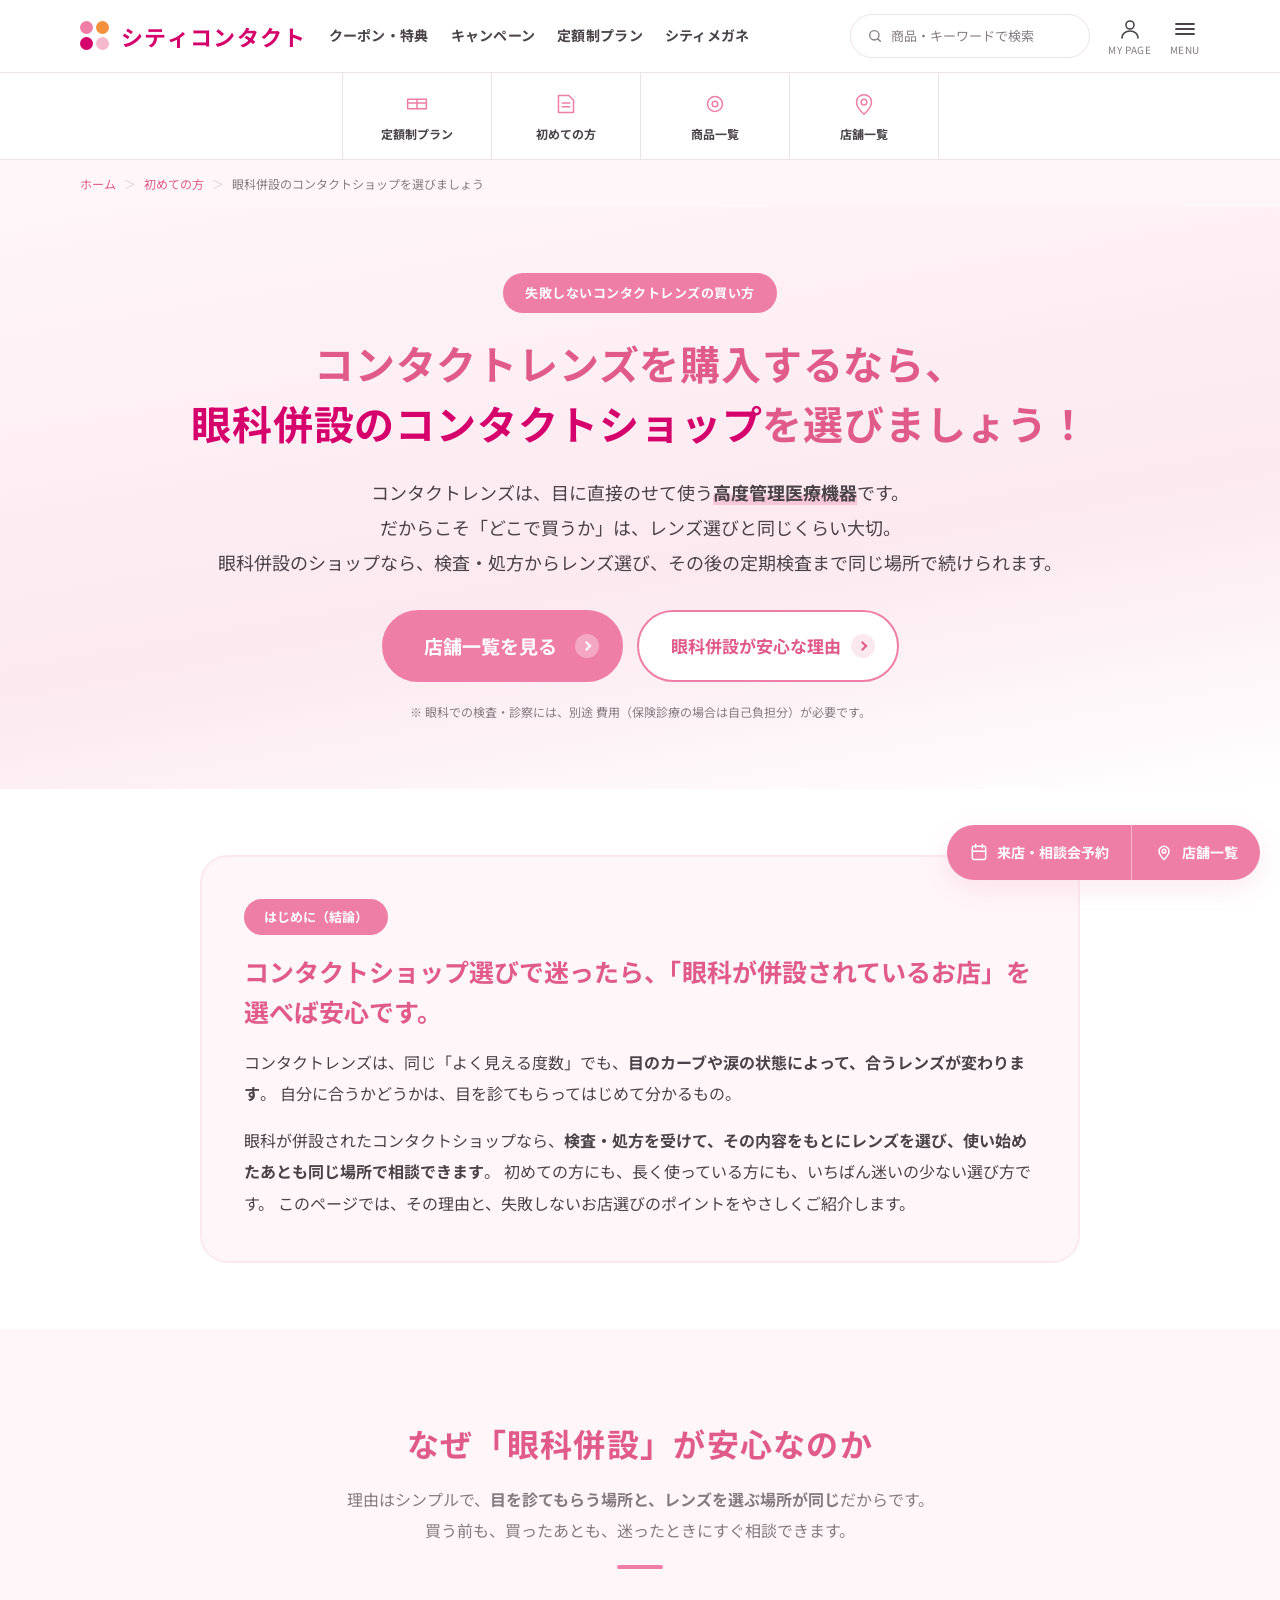
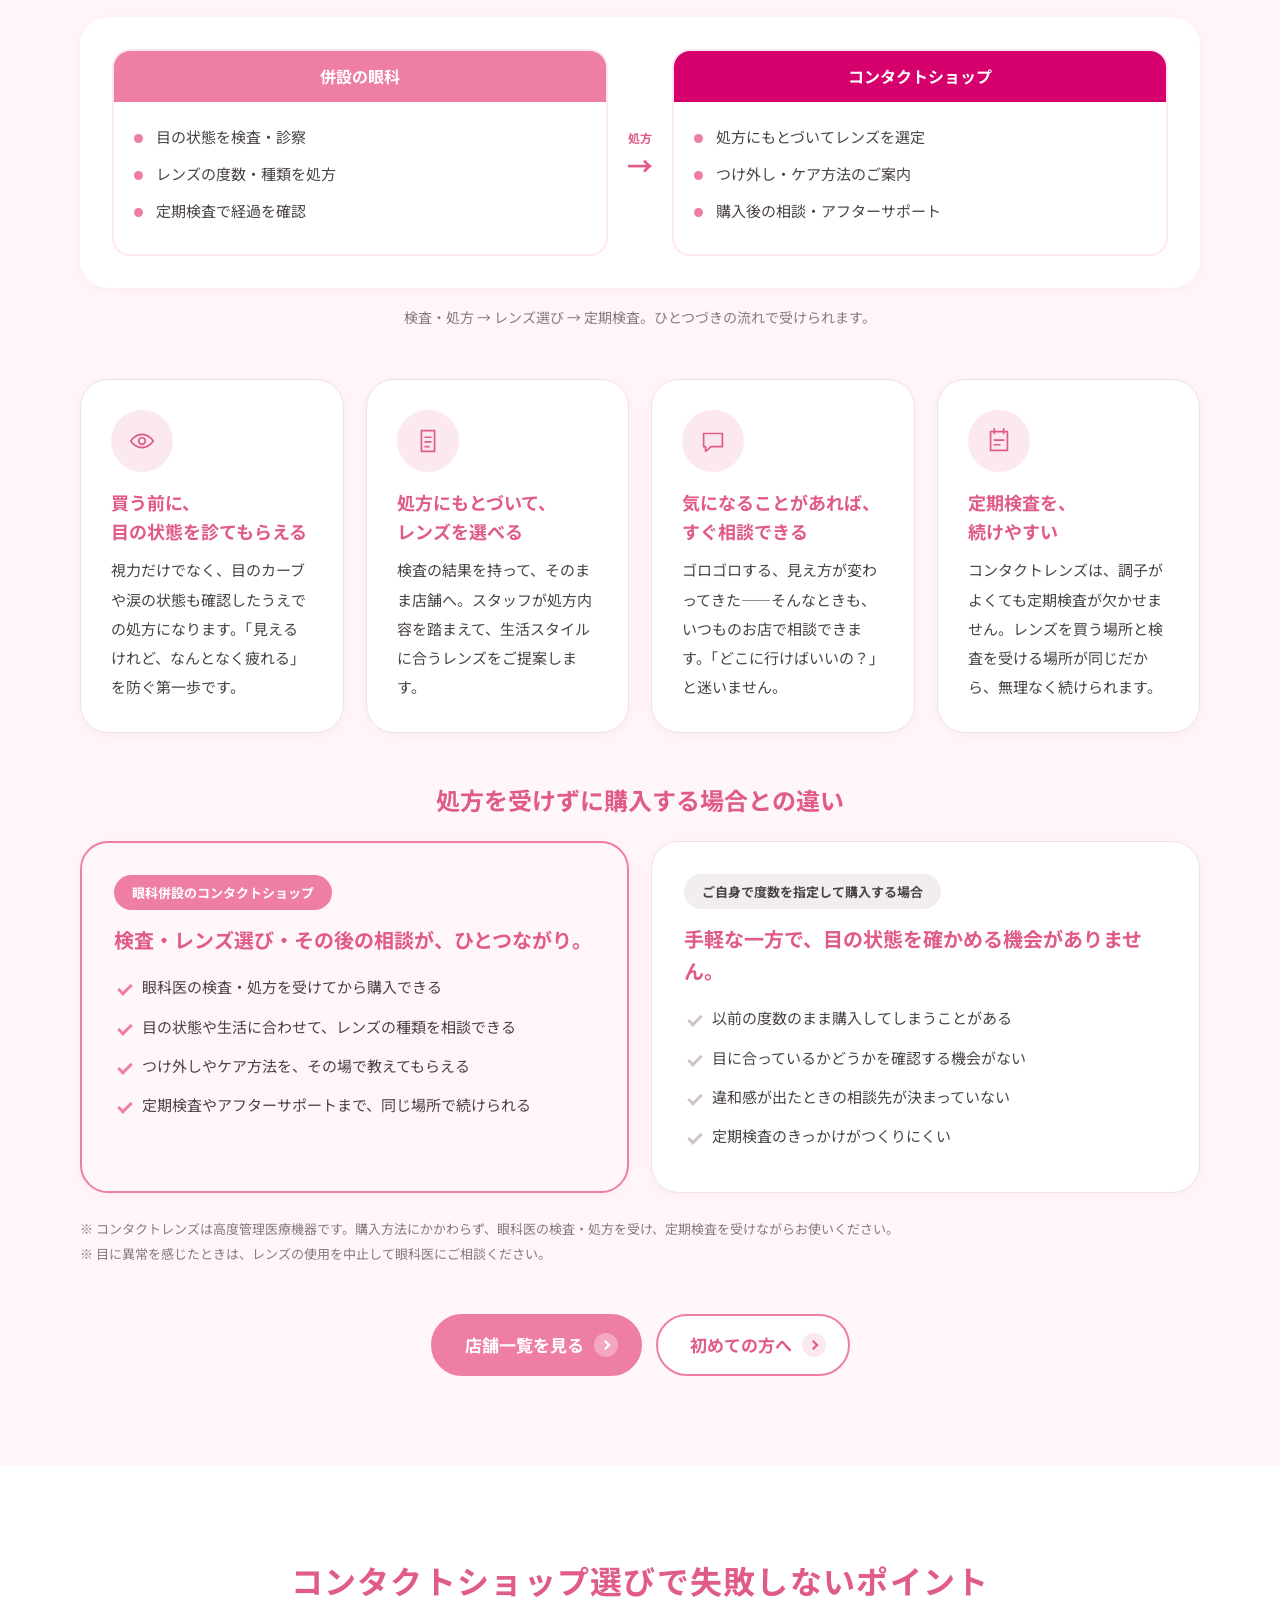
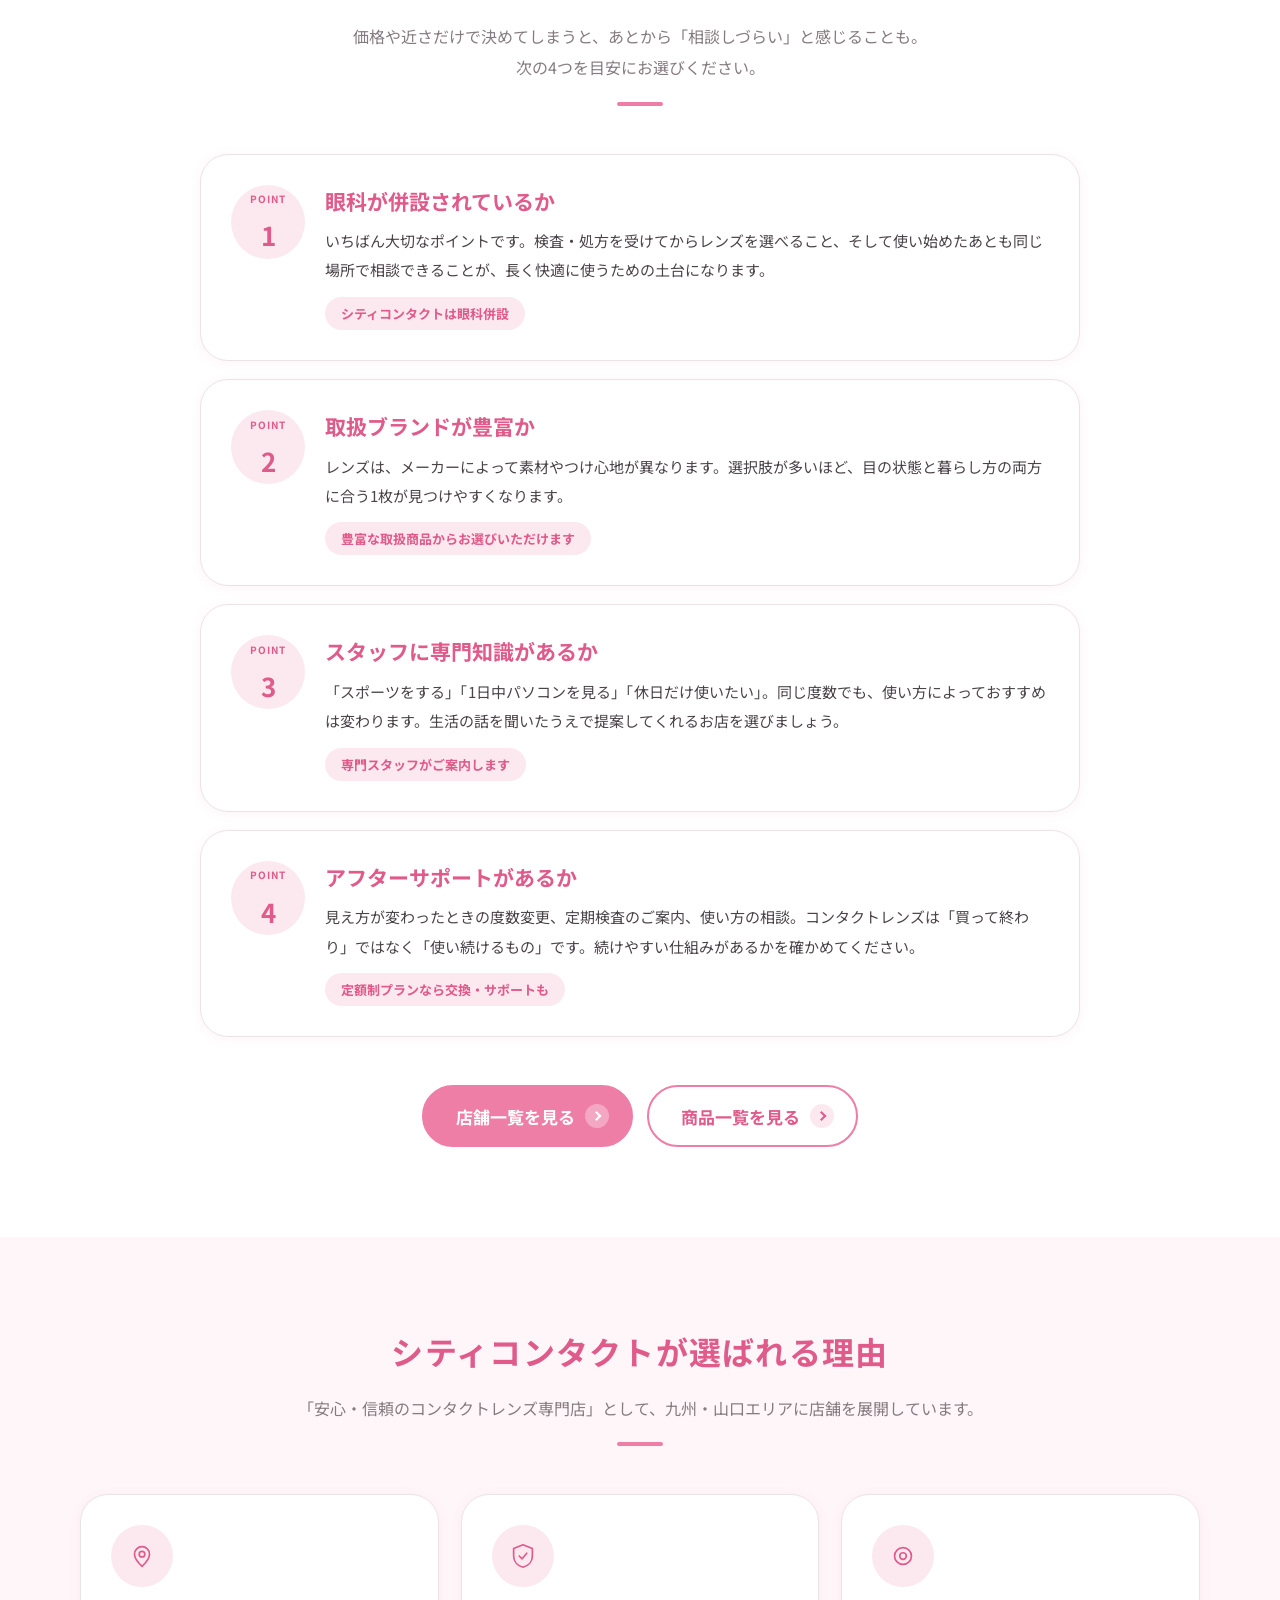
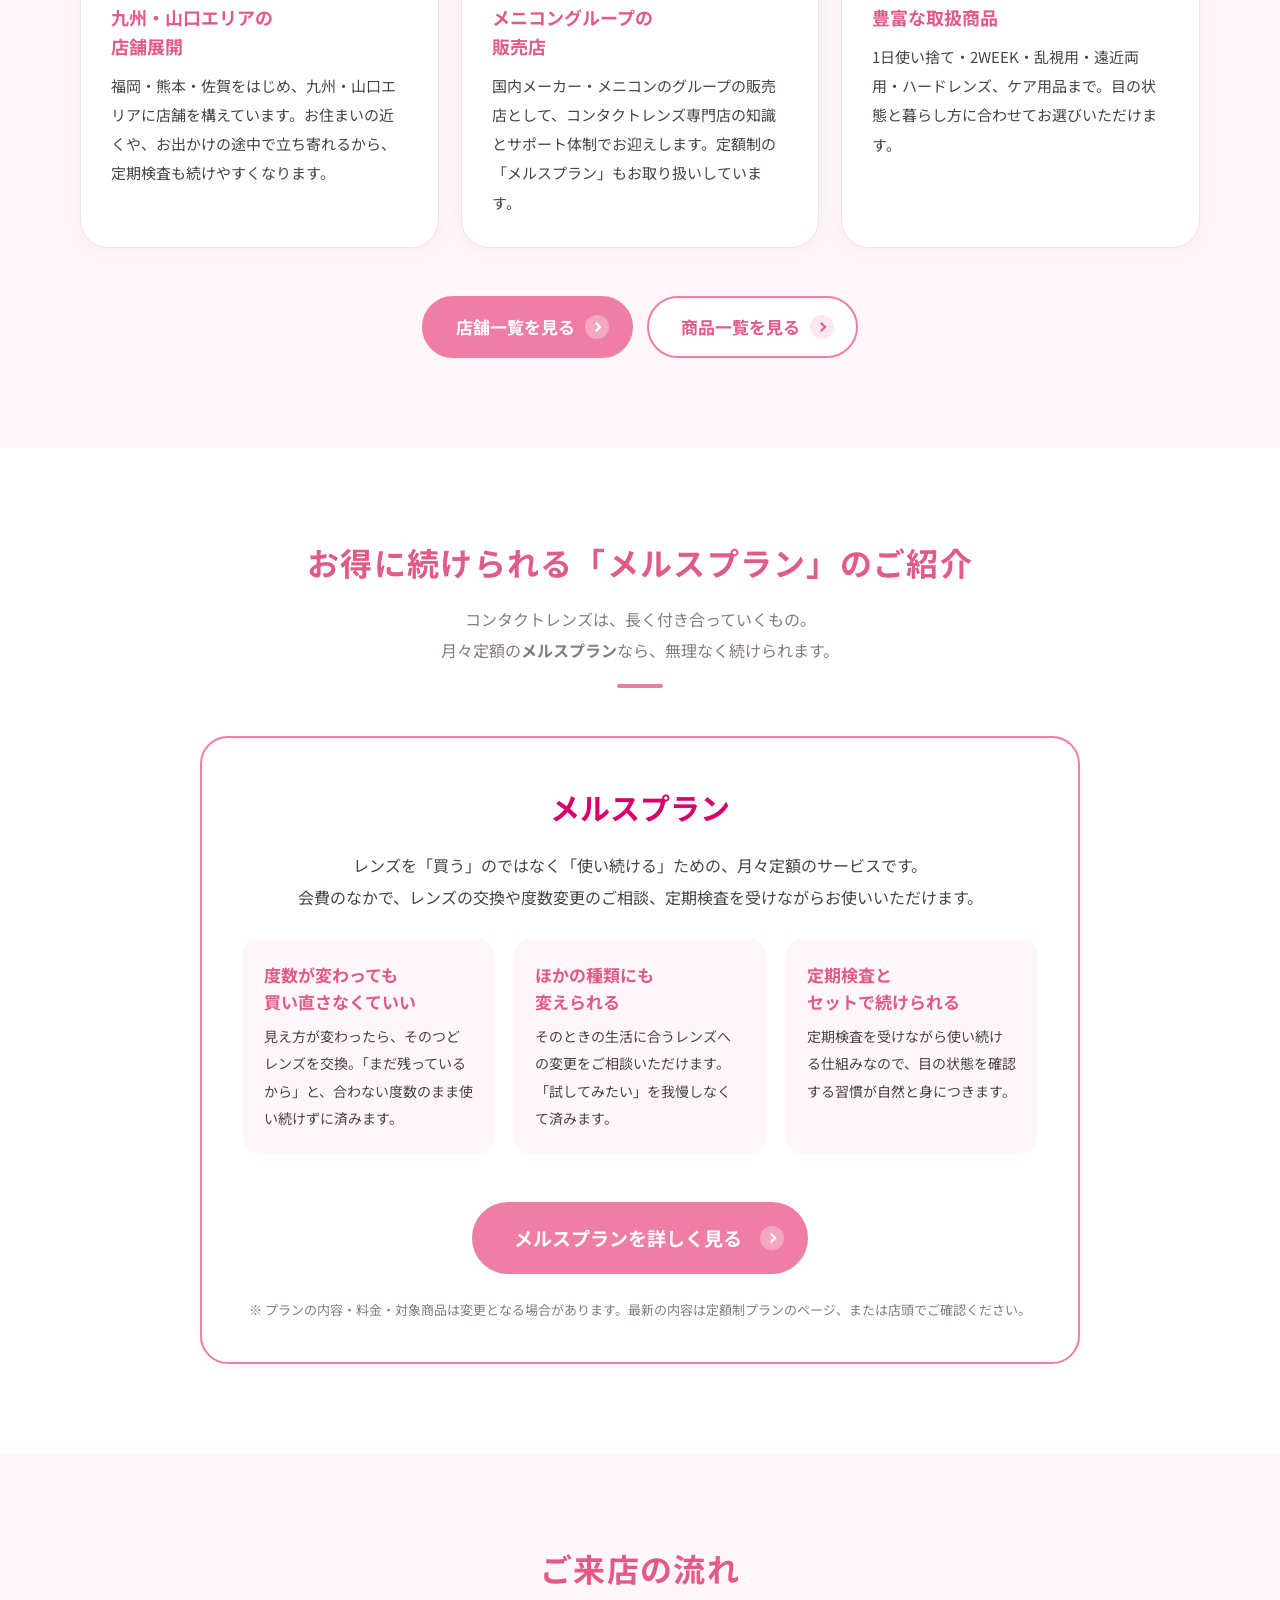
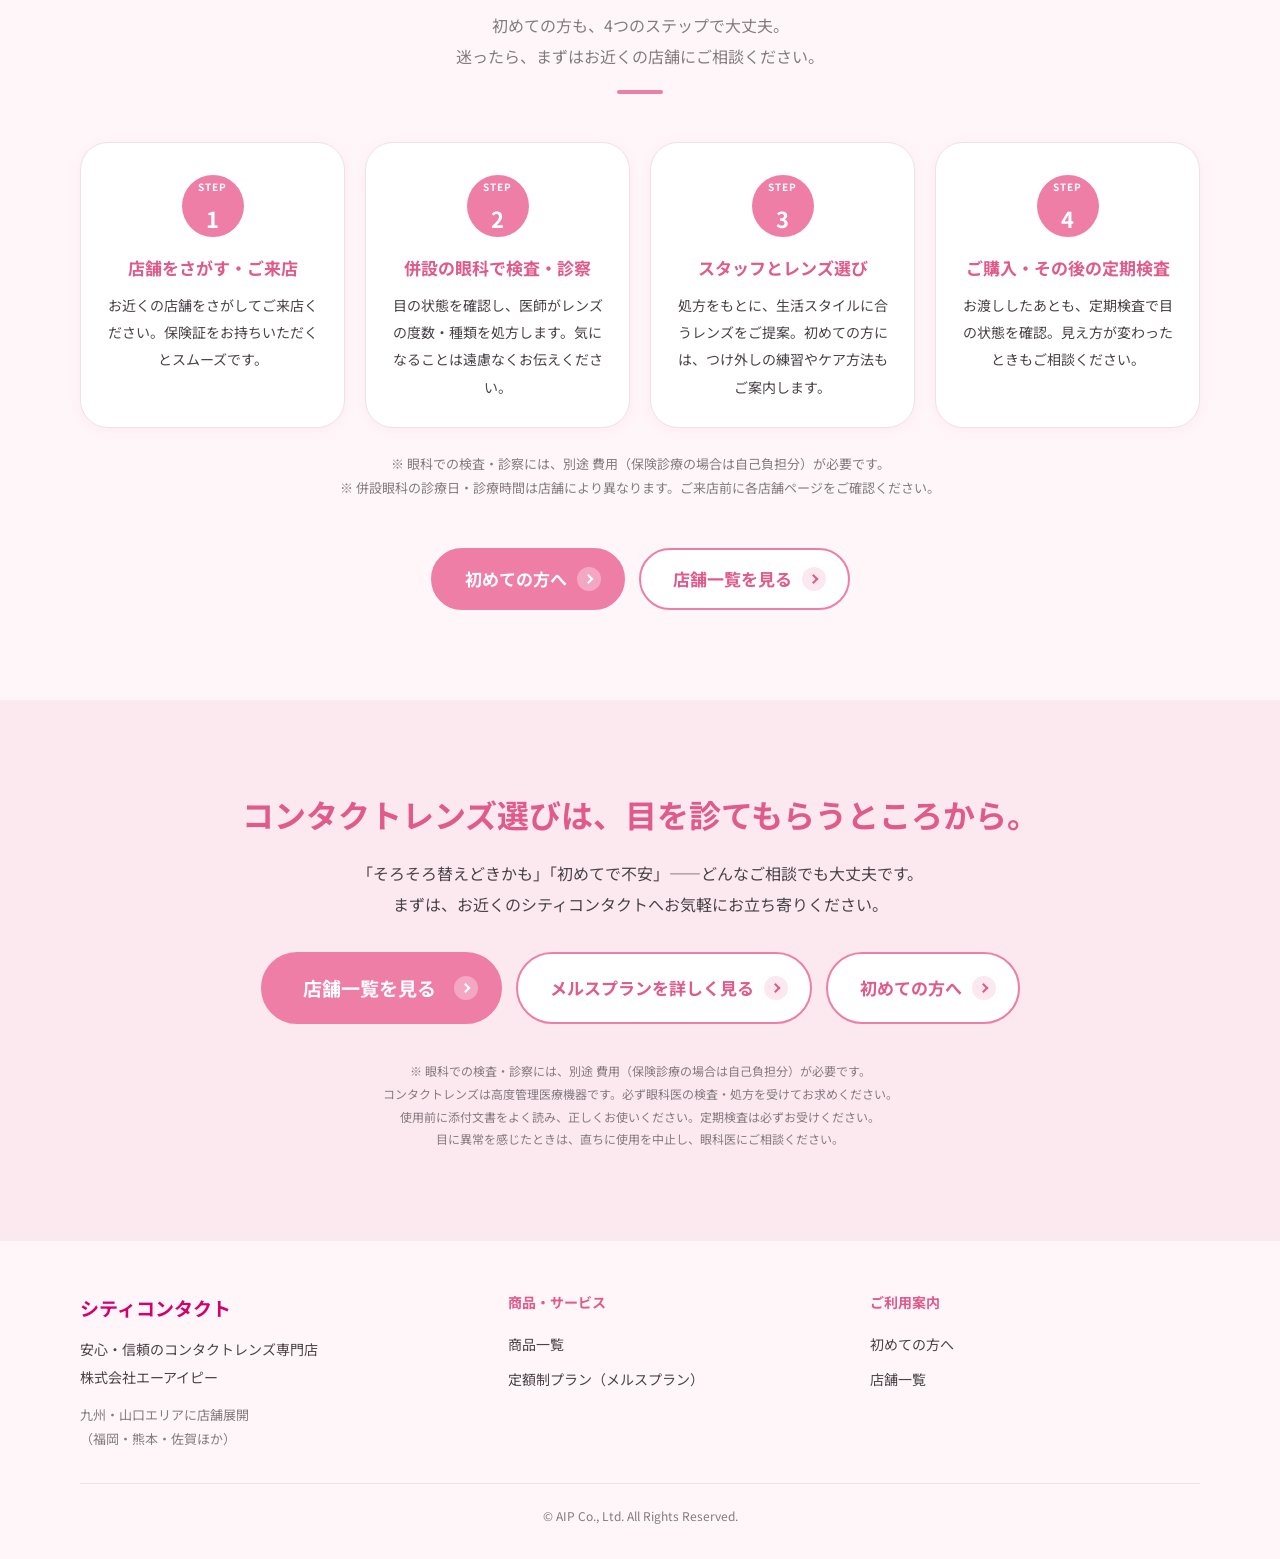
==== commit 60d7ee83: "指示書とご支給スクショのみを参照してページを作り直し 前回、別案件リポジトリの配色・共通パーツ・図版・文言を流用して 混入させたため、該当箇所をすべて破棄して作り直した。  - 参照元は指示書と、ご支" ====
--- a/eyeclinic/index.html
+++ b/eyeclinic/index.html
@@ -5,33 +5,28 @@
 <meta name="viewport" content="width=device-width, initial-scale=1">
 
 <!-- ================================================================
-     ▼ メタ情報はすべて「仮」です。
-       掲載URLが確定しましたら、title / description / canonical / og:url /
-       og:image のドメイン・パスをクライアント側でご調整ください。
+     メタ情報はすべて【仮】です。掲載URLが決まり次第、
+     title / description / canonical / og:url / og:image をご調整ください。
      ================================================================ -->
 <title>コンタクトレンズを購入するなら眼科併設のコンタクトショップへ｜シティコンタクト</title>
-<meta name="description" content="コンタクトレンズは高度管理医療機器。だからこそ、買う場所選びが大切です。眼科併設のコンタクトショップなら、診察・処方からレンズ選び、定期検査までひとつづきに。全店眼科併設のシティコンタクトが、失敗しないコンタクトショップの選び方をご紹介します。">
-<meta name="keywords" content="コンタクトレンズ 眼科併設,コンタクト 購入 眼科,コンタクトショップ 選び方,コンタクトレンズ 処方,定期検査,メルスプラン,シティコンタクト">
-
-<!-- ================================================================
-     ▼▼▼ 確認用サイトを検索結果に出さないための指定 ▼▼▼
-     本番（www.city-contact.com）へ設置する際は、必ず次の1行を削除してください。
-     残したまま公開すると、本番ページが検索結果に表示されなくなります。
-     ================================================================ -->
+<meta name="description" content="コンタクトレンズは高度管理医療機器。だからこそ「どこで買うか」が大切です。眼科併設のコンタクトショップなら、検査・処方からレンズ選び、その後の定期検査まで同じ場所で。失敗しないコンタクトショップの選び方を、シティコンタクトがご紹介します。">
+<meta name="keywords" content="コンタクトレンズ 眼科併設,コンタクト 購入 眼科,コンタクトショップ 選び方,シティコンタクト">
+
+<!-- ▼▼▼ 確認用のため noindex を入れています。本番公開前に必ず削除してください ▼▼▼ -->
 <meta name="robots" content="noindex, nofollow">
 <!-- ▲▲▲ 本番公開前に、上の1行を削除 ▲▲▲ -->
 
-<!-- 掲載URLが未確定のため仮設定です（#TODO：確定後に差し替え） -->
+<!-- #TODO 掲載URLが未確定のため仮設定 -->
 <link rel="canonical" href="https://www.city-contact.com/column/eyeclinic/">
 <meta property="og:type" content="article">
 <meta property="og:site_name" content="シティコンタクト">
 <meta property="og:title" content="コンタクトレンズを購入するなら、眼科併設のコンタクトショップを選びましょう！">
-<meta property="og:description" content="診察・処方からレンズ選び、その後の定期検査までひとつづきに。全店眼科併設のシティコンタクトが、失敗しないコンタクトショップの選び方をご紹介します。">
-<meta property="og:image" content="https://www.city-contact.com/column/eyeclinic/assets/img/ogp.svg">
+<meta property="og:description" content="検査・処方からレンズ選び、その後の定期検査まで同じ場所で。失敗しないコンタクトショップの選び方をご紹介します。">
+<!-- #TODO OGP画像は未設定です。既存サイトの素材またはご支給素材を指定してください -->
+<meta property="og:image" content="https://www.city-contact.com/column/eyeclinic/ogp.jpg">
 <meta property="og:url" content="https://www.city-contact.com/column/eyeclinic/">
 <meta name="twitter:card" content="summary_large_image">
 
-<link rel="icon" href="assets/img/favicon.svg" type="image/svg+xml">
 <link rel="preconnect" href="https://fonts.googleapis.com">
 <link rel="preconnect" href="https://fonts.gstatic.com" crossorigin>
 <link href="https://fonts.googleapis.com/css2?family=Noto+Sans+JP:wght@400;500;700&display=swap" rel="stylesheet">
@@ -40,40 +35,68 @@
 <body>
 
 <!-- ===================== HEADER =====================
-     ※ ここは実際のサイト組み込み時に共通ヘッダーに差し替えてください。
-        既存サイトの見た目に合わせたロゴのみの簡易版です（ページ内ナビは設置しません）。
+     ここは実際のサイト組み込み時に共通ヘッダーに差し替えてください。
+     ご支給のスクリーンショットをもとに、ロゴ・グローバルナビ・検索窓・
+     MY PAGE / MENU の並びを目視で再現した簡易版です。
      ================================================== -->
 <header class="l-header">
   <div class="l-inner l-header__inner">
     <a class="l-header__logo" href="https://www.city-contact.com/">
-      <svg viewBox="0 0 64 64" aria-hidden="true">
-        <circle cx="23" cy="23" r="9" fill="#E4638A"/>
-        <circle cx="41" cy="23" r="9" fill="#F292AF"/>
-        <circle cx="23" cy="41" r="9" fill="#F5A9C0"/>
-        <circle cx="41" cy="41" r="9" fill="#C2456C"/>
-      </svg>
-      <span>シティコンタクト<small>安心と信頼のコンタクトレンズ専門店</small></span>
+      <span class="l-header__dots" aria-hidden="true">
+        <i style="background:#ef7ea6"></i><i style="background:#f2903c"></i>
+        <i style="background:#d6006c"></i><i style="background:#f5b8cd"></i>
+      </span>
+      <span class="l-header__name">シティコンタクト</span>
     </a>
     <nav class="l-header__nav" aria-label="グローバルナビゲーション">
-      <a href="https://www.city-contact.com/item/">商品一覧</a>
-      <a href="https://www.city-contact.com/shop/">店舗一覧</a>
-      <a href="https://www.city-contact.com/beginner/">初めての方へ</a>
+      <!-- #TODO クーポン・特典／キャンペーン／シティメガネのURLは要確認 -->
+      <a href="#TODO">クーポン・特典</a>
+      <a href="#TODO">キャンペーン</a>
       <a href="https://www.city-contact.com/subscription/">定額制プラン</a>
+      <a href="#TODO">シティメガネ</a>
     </nav>
-    <div class="l-header__tel">
-      <strong>0120-103-664</strong>
-      <span>受付時間 9:30〜18:00（日・祝を除く）</span>
+    <div class="l-header__util">
+      <span class="l-header__search" aria-hidden="true">
+        <svg width="16" height="16" viewBox="0 0 24 24" fill="none" stroke="#857b80" stroke-width="2"><circle cx="11" cy="11" r="7"/><path d="M20 20l-4-4" stroke-linecap="round"/></svg>
+        商品・キーワードで検索
+      </span>
+      <span class="l-header__icon">
+        <svg width="24" height="24" viewBox="0 0 24 24" fill="none" stroke="#4a4348" stroke-width="1.6"><circle cx="12" cy="8" r="4"/><path d="M4 21c0-4.4 3.6-7 8-7s8 2.6 8 7" stroke-linecap="round"/></svg>
+        MY PAGE
+      </span>
+      <span class="l-header__icon">
+        <svg width="24" height="24" viewBox="0 0 24 24" fill="none" stroke="#4a4348" stroke-width="1.8"><path d="M3 7h18M3 12h18M3 17h18" stroke-linecap="round"/></svg>
+        MENU
+      </span>
     </div>
   </div>
 </header>
+
+<!-- アイコンナビ（スクリーンショットの区切り線つき横並びを再現） -->
+<nav class="l-subnav" aria-label="カテゴリナビゲーション">
+  <ul>
+    <li><a href="https://www.city-contact.com/subscription/">
+      <svg width="30" height="30" viewBox="0 0 32 32" fill="none" stroke="#ef7ea6" stroke-width="1.6"><path d="M6 11h20v10H6z" stroke-linejoin="round"/><path d="M6 15h20M16 11v10" stroke-linecap="round"/></svg>
+      定額制プラン</a></li>
+    <li><a href="https://www.city-contact.com/beginner/">
+      <svg width="30" height="30" viewBox="0 0 32 32" fill="none" stroke="#ef7ea6" stroke-width="1.6"><path d="M8 7h11l5 5v13H8z" stroke-linejoin="round"/><path d="M12 15h8M12 19h8" stroke-linecap="round"/></svg>
+      初めての方</a></li>
+    <li><a href="https://www.city-contact.com/item/">
+      <svg width="30" height="30" viewBox="0 0 32 32" fill="none" stroke="#ef7ea6" stroke-width="1.6"><circle cx="16" cy="16" r="8"/><circle cx="16" cy="16" r="3"/></svg>
+      商品一覧</a></li>
+    <li><a href="https://www.city-contact.com/shop/">
+      <svg width="30" height="30" viewBox="0 0 32 32" fill="none" stroke="#ef7ea6" stroke-width="1.6"><path d="M16 27s8-7.6 8-13a8 8 0 1 0-16 0c0 5.4 8 13 8 13z" stroke-linejoin="round"/><circle cx="16" cy="14" r="3"/></svg>
+      店舗一覧</a></li>
+  </ul>
+</nav>
 <!-- ===================== /HEADER ===================== -->
 
-<!-- ※ パンくずの階層は仮です。掲載場所が決まりましたらご調整ください（#TODO） -->
+<!-- #TODO パンくずの階層は仮です -->
 <nav class="c-breadcrumb" aria-label="パンくずリスト">
   <div class="l-inner">
     <ol>
       <li><a href="https://www.city-contact.com/">ホーム</a></li>
-      <li><a href="https://www.city-contact.com/beginner/">初めての方へ</a></li>
+      <li><a href="https://www.city-contact.com/beginner/">初めての方</a></li>
       <li>眼科併設のコンタクトショップを選びましょう</li>
     </ol>
   </div>
@@ -81,7 +104,7 @@
 
 <main>
 
-  <!-- ===================== ファーストビュー ===================== -->
+  <!-- ========== ファーストビュー（H1） ========== -->
   <section class="p-hero">
     <div class="l-inner p-hero__inner">
       <span class="p-hero__badge">失敗しないコンタクトレンズの買い方</span>
@@ -92,85 +115,111 @@
       <p class="p-hero__sub">
         コンタクトレンズは、目に直接のせて使う<span class="u-marker">高度管理医療機器</span>です。<br>
         だからこそ「どこで買うか」は、レンズ選びと同じくらい大切。<br>
-        全店眼科併設のシティコンタクトなら、診察・処方からレンズ選び、その後の定期検査まで、ひとつづきで受けられます。
+        眼科併設のショップなら、検査・処方からレンズ選び、その後の定期検査まで同じ場所で続けられます。
       </p>
       <div class="p-hero__cta">
-        <a class="c-btn c-btn--cv c-btn--lg" href="https://www.city-contact.com/shop/">お近くの店舗をさがす</a>
-        <a class="c-btn c-btn--ghost" href="#reason">眼科併設が安心な理由</a>
-      </div>
-      <p class="p-hero__note">※ 眼科での検査・診察には、別途 診察料（保険診療の場合は自己負担分）が必要です。</p>
-    </div>
-  </section>
-
-  <!-- ===================== 導入（結論を先に） ===================== -->
+        <a class="c-btn c-btn--fill c-btn--lg" href="https://www.city-contact.com/shop/">店舗一覧を見る</a>
+        <a class="c-btn" href="#reason">眼科併設が安心な理由</a>
+      </div>
+      <p class="p-hero__note">※ 眼科での検査・診察には、別途 費用（保険診療の場合は自己負担分）が必要です。</p>
+    </div>
+  </section>
+
+  <!-- ========== 導入文（結論を先に） ========== -->
   <section class="p-lead">
     <div class="l-inner--narrow js-fade">
       <div class="p-lead__box">
         <span class="p-lead__label">はじめに（結論）</span>
         <h2 class="p-lead__title">コンタクトショップ選びで迷ったら、<br class="u-sp-only">「眼科が併設されているお店」を選べば安心です。</h2>
         <p class="p-lead__text">
-          コンタクトレンズは、同じ「1.0が見える度数」でも、<strong>目の形やカーブ、涙の量によって合うレンズが変わります</strong>。
-          自分に合うかどうかは、目を診てもらってはじめて分かるもの。<br>
-          眼科が併設されているコンタクトショップなら、<strong>診察を受けて、その処方をもとにレンズを選び、使い始めたあとも同じ場所で相談できます</strong>。
-          初めての方はもちろん、長く使っている方にとっても、いちばん迷いの少ない選び方です。
+          コンタクトレンズは、同じ「よく見える度数」でも、<strong>目のカーブや涙の状態によって、合うレンズが変わります</strong>。
+          自分に合うかどうかは、目を診てもらってはじめて分かるもの。
         </p>
         <p class="p-lead__text">
-          このページでは、眼科併設のショップが安心な理由と、失敗しないコンタクトショップの選び方を、やさしく解説します。
+          眼科が併設されたコンタクトショップなら、<strong>検査・処方を受けて、その内容をもとにレンズを選び、使い始めたあとも同じ場所で相談できます</strong>。
+          初めての方にも、長く使っている方にも、いちばん迷いの少ない選び方です。
+          このページでは、その理由と、失敗しないお店選びのポイントをやさしくご紹介します。
         </p>
       </div>
     </div>
   </section>
 
-  <!-- ===================== H2-1 なぜ「眼科併設」が安心なのか ===================== -->
-  <section class="p-section p-section--pink" id="reason">
+  <!-- ========== H2：なぜ「眼科併設」が安心なのか ========== -->
+  <section class="p-section p-section--pale" id="reason">
     <div class="l-inner js-fade">
       <div class="c-heading">
-        <span class="c-heading__en">REASON</span>
-        <h2 class="c-heading__ja">なぜ「眼科併設」だと安心なのでしょうか。</h2>
-        <p class="c-heading__lead">理由はシンプルで、<strong>目を診てもらえる場所と、レンズを選ぶ場所が同じ</strong>だからです。<br>買う前も、買ったあとも、迷ったときにすぐ相談できます。</p>
-      </div>
-
-      <figure class="p-figure">
-        <p class="p-figure__hint">← 横にスクロールしてご覧いただけます →</p>
-        <div class="p-figure__scroll">
-          <img src="assets/img/clinic-flow.svg" width="960" height="440"
-               alt="併設の眼科で医師の診察と処方を受け、その処方をもとにシティコンタクト店舗でレンズを選び、定期検査まで続けられる流れを示した図">
-        </div>
-        <figcaption>診察・処方 → レンズ選び → 定期検査。ひとつづきの流れで受けられます。</figcaption>
-      </figure>
+        <h2 class="c-heading__ja">なぜ「眼科併設」が安心なのか</h2>
+        <p class="c-heading__lead">理由はシンプルで、<strong>目を診てもらう場所と、レンズを選ぶ場所が同じ</strong>だからです。<br>買う前も、買ったあとも、迷ったときにすぐ相談できます。</p>
+      </div>
+
+      <!-- 流れ図：画像ではなくHTML/CSSで作図しています -->
+      <div class="p-diagram">
+        <div class="p-diagram__col">
+          <p class="p-diagram__head">併設の眼科</p>
+          <div class="p-diagram__body">
+            <ul>
+              <li>目の状態を検査・診察</li>
+              <li>レンズの度数・種類を処方</li>
+              <li>定期検査で経過を確認</li>
+            </ul>
+          </div>
+        </div>
+        <div class="p-diagram__arrow" aria-hidden="true">
+          <span>処方</span><span>→</span>
+        </div>
+        <div class="p-diagram__col p-diagram__col--shop">
+          <p class="p-diagram__head">コンタクトショップ</p>
+          <div class="p-diagram__body">
+            <ul>
+              <li>処方にもとづいてレンズを選定</li>
+              <li>つけ外し・ケア方法のご案内</li>
+              <li>購入後の相談・アフターサポート</li>
+            </ul>
+          </div>
+        </div>
+      </div>
+      <p class="p-diagram__caption">検査・処方 → レンズ選び → 定期検査。ひとつづきの流れで受けられます。</p>
 
       <div class="c-cards u-mt-l">
         <article class="c-card">
-          <span class="c-card__no">01</span>
+          <div class="c-card__icon" aria-hidden="true">
+            <svg width="30" height="30" viewBox="0 0 32 32" fill="none" stroke="#e05a8a" stroke-width="1.8"><path d="M4 16s4.5-7 12-7 12 7 12 7-4.5 7-12 7-12-7-12-7z" stroke-linejoin="round"/><circle cx="16" cy="16" r="3.5"/></svg>
+          </div>
           <h3 class="c-card__title">買う前に、<br>目の状態を診てもらえる</h3>
           <p class="c-card__text">視力だけでなく、目のカーブや涙の状態も確認したうえでの処方になります。「見えるけれど、なんとなく疲れる」を防ぐ第一歩です。</p>
         </article>
         <article class="c-card">
-          <span class="c-card__no">02</span>
+          <div class="c-card__icon" aria-hidden="true">
+            <svg width="30" height="30" viewBox="0 0 32 32" fill="none" stroke="#e05a8a" stroke-width="1.8"><path d="M9 5h14v22H9z" stroke-linejoin="round"/><path d="M13 12h6M13 17h6M13 22h4" stroke-linecap="round"/></svg>
+          </div>
           <h3 class="c-card__title">処方にもとづいて、<br>レンズを選べる</h3>
-          <p class="c-card__text">診察の結果を持って、そのまま店舗へ。スタッフが処方内容を踏まえて、生活スタイルに合うレンズをご提案します。</p>
-        </article>
-        <article class="c-card">
-          <span class="c-card__no">03</span>
+          <p class="c-card__text">検査の結果を持って、そのまま店舗へ。スタッフが処方内容を踏まえて、生活スタイルに合うレンズをご提案します。</p>
+        </article>
+        <article class="c-card">
+          <div class="c-card__icon" aria-hidden="true">
+            <svg width="30" height="30" viewBox="0 0 32 32" fill="none" stroke="#e05a8a" stroke-width="1.8"><path d="M6 8h20v14H14l-6 5v-5H6z" stroke-linejoin="round"/></svg>
+          </div>
           <h3 class="c-card__title">気になることがあれば、<br>すぐ相談できる</h3>
-          <p class="c-card__text">ゴロゴロする、充血が気になる、見え方が変わってきた——そんなときも、いつものお店で相談できます。「どこに行けばいいの？」と迷いません。</p>
-        </article>
-        <article class="c-card">
-          <span class="c-card__no">04</span>
+          <p class="c-card__text">ゴロゴロする、見え方が変わってきた——そんなときも、いつものお店で相談できます。「どこに行けばいいの？」と迷いません。</p>
+        </article>
+        <article class="c-card">
+          <div class="c-card__icon" aria-hidden="true">
+            <svg width="30" height="30" viewBox="0 0 32 32" fill="none" stroke="#e05a8a" stroke-width="1.8"><path d="M7 6h18v20H7z" stroke-linejoin="round"/><path d="M11 3v5M21 3v5M11 15h10M11 20h6" stroke-linecap="round"/></svg>
+          </div>
           <h3 class="c-card__title">定期検査を、<br>続けやすい</h3>
           <p class="c-card__text">コンタクトレンズは、調子がよくても定期検査が欠かせません。レンズを買う場所と検査を受ける場所が同じだから、無理なく続けられます。</p>
         </article>
       </div>
 
-      <h3 class="c-subheading u-mt-l">ご自身の判断だけで購入する場合との違い</h3>
+      <h3 class="c-subheading u-mt-l">処方を受けずに購入する場合との違い</h3>
       <div class="p-compare">
         <div class="p-compare__item p-compare__item--main">
           <span class="p-compare__label">眼科併設のコンタクトショップ</span>
-          <h4 class="p-compare__title">診察・レンズ選び・その後の相談が、ひとつながり。</h4>
+          <h4 class="p-compare__title">検査・レンズ選び・その後の相談が、ひとつながり。</h4>
           <ul class="p-compare__list">
             <li>眼科医の検査・処方を受けてから購入できる</li>
             <li>目の状態や生活に合わせて、レンズの種類を相談できる</li>
-            <li>装用感をその場で確かめられる</li>
+            <li>つけ外しやケア方法を、その場で教えてもらえる</li>
             <li>定期検査やアフターサポートまで、同じ場所で続けられる</li>
           </ul>
         </div>
@@ -186,24 +235,23 @@
         </div>
       </div>
       <p class="u-note u-mt">
-        ※ コンタクトレンズは高度管理医療機器です。購入方法にかかわらず、<strong>眼科医の検査・処方を受け、定期検査を受けながらお使いいただくこと</strong>が大切です。<br>
+        ※ コンタクトレンズは高度管理医療機器です。購入方法にかかわらず、眼科医の検査・処方を受け、定期検査を受けながらお使いください。<br>
         ※ 目に異常を感じたときは、レンズの使用を中止して眼科医にご相談ください。
       </p>
 
       <div class="c-ctaset u-mt-l">
-        <a class="c-btn c-btn--cv" href="https://www.city-contact.com/shop/">眼科併設の店舗をさがす</a>
-        <a class="c-btn c-btn--ghost" href="https://www.city-contact.com/beginner/">初めての方へ</a>
-      </div>
-    </div>
-  </section>
-
-  <!-- ===================== H2-2 コンタクトショップ選びで失敗しないポイント ===================== -->
+        <a class="c-btn c-btn--fill" href="https://www.city-contact.com/shop/">店舗一覧を見る</a>
+        <a class="c-btn" href="https://www.city-contact.com/beginner/">初めての方へ</a>
+      </div>
+    </div>
+  </section>
+
+  <!-- ========== H2：コンタクトショップ選びで失敗しないポイント ========== -->
   <section class="p-section" id="point">
     <div class="l-inner--narrow js-fade">
       <div class="c-heading">
-        <span class="c-heading__en">POINT</span>
-        <h2 class="c-heading__ja">コンタクトショップ選びで<br class="u-sp-only">失敗しない4つのポイント</h2>
-        <p class="c-heading__lead">価格や近さだけで決めてしまうと、あとから「相談しづらい」と感じることも。<br>次の4つを目安に選んでみてください。</p>
+        <h2 class="c-heading__ja">コンタクトショップ選びで<br class="u-sp-only">失敗しないポイント</h2>
+        <p class="c-heading__lead">価格や近さだけで決めてしまうと、あとから「相談しづらい」と感じることも。<br>次の4つを目安にお選びください。</p>
       </div>
 
       <div class="p-point">
@@ -211,16 +259,16 @@
           <span class="p-point__no"><small>POINT</small><strong>1</strong></span>
           <div>
             <h3 class="p-point__title">眼科が併設されているか</h3>
-            <p class="p-point__text">いちばん大切なポイントです。検査・診察を受けてからレンズを選べること、そして使い始めたあとも同じ場所で相談できることが、長く快適に使うための土台になります。</p>
-            <span class="p-point__tag">シティコンタクトは全店 眼科併設</span>
+            <p class="p-point__text">いちばん大切なポイントです。検査・処方を受けてからレンズを選べること、そして使い始めたあとも同じ場所で相談できることが、長く快適に使うための土台になります。</p>
+            <span class="p-point__tag">シティコンタクトは眼科併設</span>
           </div>
         </article>
         <article class="p-point__item">
           <span class="p-point__no"><small>POINT</small><strong>2</strong></span>
           <div>
-            <h3 class="p-point__title">取扱ブランド・種類が豊富か</h3>
-            <p class="p-point__text">1日使い捨て、2WEEK、乱視用、遠近両用、カラーコンタクト、ハードレンズ——選択肢が多いほど、目の状態と暮らし方の両方に合う1枚が見つけやすくなります。</p>
-            <span class="p-point__tag">主要メーカーの商品を幅広く取り扱い</span>
+            <h3 class="p-point__title">取扱ブランドが豊富か</h3>
+            <p class="p-point__text">レンズは、メーカーによって素材やつけ心地が異なります。選択肢が多いほど、目の状態と暮らし方の両方に合う1枚が見つけやすくなります。</p>
+            <span class="p-point__tag">豊富な取扱商品からお選びいただけます</span>
           </div>
         </article>
         <article class="p-point__item">
@@ -228,163 +276,119 @@
           <div>
             <h3 class="p-point__title">スタッフに専門知識があるか</h3>
             <p class="p-point__text">「スポーツをする」「1日中パソコンを見る」「休日だけ使いたい」。同じ度数でも、使い方によっておすすめは変わります。生活の話を聞いたうえで提案してくれるお店を選びましょう。</p>
-            <span class="p-point__tag">つけ外しの練習・ケア方法もご案内</span>
+            <span class="p-point__tag">専門スタッフがご案内します</span>
           </div>
         </article>
         <article class="p-point__item">
           <span class="p-point__no"><small>POINT</small><strong>4</strong></span>
           <div>
-            <h3 class="p-point__title">買ったあとのサポートがあるか</h3>
-            <p class="p-point__text">見え方が変わったときの度数変更、破損時の対応、定期検査のご案内。コンタクトレンズは「買って終わり」ではなく「使い続けるもの」。続けやすい仕組みがあるかを確かめてください。</p>
+            <h3 class="p-point__title">アフターサポートがあるか</h3>
+            <p class="p-point__text">見え方が変わったときの度数変更、定期検査のご案内、使い方の相談。コンタクトレンズは「買って終わり」ではなく「使い続けるもの」です。続けやすい仕組みがあるかを確かめてください。</p>
             <span class="p-point__tag">定額制プランなら交換・サポートも</span>
           </div>
         </article>
       </div>
 
       <div class="c-ctaset u-mt-l">
-        <a class="c-btn c-btn--cv" href="https://www.city-contact.com/shop/">店舗一覧を見る</a>
-        <a class="c-btn c-btn--ghost" href="https://www.city-contact.com/item/">取扱商品を見る</a>
-      </div>
-    </div>
-  </section>
-
-  <!-- ===================== H2-3 シティコンタクトが選ばれる理由 ===================== -->
-  <section class="p-section p-section--cream" id="about">
+        <a class="c-btn c-btn--fill" href="https://www.city-contact.com/shop/">店舗一覧を見る</a>
+        <a class="c-btn" href="https://www.city-contact.com/item/">商品一覧を見る</a>
+      </div>
+    </div>
+  </section>
+
+  <!-- ========== H2：シティコンタクトが選ばれる理由 ========== -->
+  <section class="p-section p-section--pale" id="about">
     <div class="l-inner js-fade">
       <div class="c-heading">
-        <span class="c-heading__en">ABOUT US</span>
         <h2 class="c-heading__ja">シティコンタクトが選ばれる理由</h2>
-        <p class="c-heading__lead">「安心と信頼のコンタクトレンズ専門店」として、九州・山口を中心に店舗を展開しています。</p>
+        <p class="c-heading__lead">「安心・信頼のコンタクトレンズ専門店」として、九州・山口エリアに店舗を展開しています。</p>
       </div>
 
       <div class="c-cards">
         <article class="c-card">
-          <span class="c-card__no">01</span>
-          <h3 class="c-card__title">全店 眼科併設</h3>
-          <p class="c-card__text">すべての店舗が眼科併設。検査・診察を受けてからレンズを選び、その後の定期検査まで同じ場所で続けられます。初めての方も、久しぶりの方も安心です。</p>
-        </article>
-        <article class="c-card">
-          <span class="c-card__no">02</span>
+          <div class="c-card__icon" aria-hidden="true">
+            <svg width="30" height="30" viewBox="0 0 32 32" fill="none" stroke="#e05a8a" stroke-width="1.8"><path d="M16 27s8-7.6 8-13a8 8 0 1 0-16 0c0 5.4 8 13 8 13z" stroke-linejoin="round"/><circle cx="16" cy="14" r="3"/></svg>
+          </div>
+          <h3 class="c-card__title">九州・山口エリアの<br>店舗展開</h3>
+          <p class="c-card__text">福岡・熊本・佐賀をはじめ、九州・山口エリアに店舗を構えています。お住まいの近くや、お出かけの途中で立ち寄れるから、定期検査も続けやすくなります。</p>
+        </article>
+        <article class="c-card">
+          <div class="c-card__icon" aria-hidden="true">
+            <svg width="30" height="30" viewBox="0 0 32 32" fill="none" stroke="#e05a8a" stroke-width="1.8"><path d="M16 4l10 4v8c0 6-4.3 10.5-10 12-5.7-1.5-10-6-10-12V8z" stroke-linejoin="round"/><path d="M12 16l3 3 5-6" stroke-linecap="round" stroke-linejoin="round"/></svg>
+          </div>
           <h3 class="c-card__title">メニコングループの<br>販売店</h3>
-          <p class="c-card__text">国内メーカー・メニコンのグループとして、コンタクトレンズ専門店の知識とサポート体制を備えています。定額制の「メルスプラン」もお取り扱いしています。</p>
-        </article>
-        <article class="c-card">
-          <span class="c-card__no">03</span>
+          <p class="c-card__text">国内メーカー・メニコンのグループの販売店として、コンタクトレンズ専門店の知識とサポート体制でお迎えします。定額制の「メルスプラン」もお取り扱いしています。</p>
+        </article>
+        <article class="c-card">
+          <div class="c-card__icon" aria-hidden="true">
+            <svg width="30" height="30" viewBox="0 0 32 32" fill="none" stroke="#e05a8a" stroke-width="1.8"><circle cx="16" cy="16" r="9"/><circle cx="16" cy="16" r="3.5"/></svg>
+          </div>
           <h3 class="c-card__title">豊富な取扱商品</h3>
-          <p class="c-card__text">1日使い捨て・2WEEK・乱視用・遠近両用・カラーコンタクト・ハードレンズ、ケア用品まで。目の状態と暮らし方に合わせてお選びいただけます。</p>
-        </article>
-        <article class="c-card">
-          <span class="c-card__no">04</span>
-          <h3 class="c-card__title">通いやすい店舗展開</h3>
-          <p class="c-card__text">お住まいの近くや通勤・通学の途中で立ち寄れるから、定期検査も続けやすい。ショッピングセンター内の店舗もございます。</p>
-        </article>
-      </div>
-
-      <dl class="p-reason__area">
-        <dt>対応エリア</dt>
-        <dd>福岡・佐賀・長崎・大分・熊本・鹿児島・山口・鳥取</dd>
-      </dl>
-      <p class="u-note u-center u-mt-s">※ 店舗により営業時間・併設眼科の診療日が異なります。詳しくは各店舗ページをご確認ください。</p>
+          <p class="c-card__text">1日使い捨て・2WEEK・乱視用・遠近両用・ハードレンズ、ケア用品まで。目の状態と暮らし方に合わせてお選びいただけます。</p>
+        </article>
+      </div>
 
       <div class="c-ctaset u-mt-l">
-        <a class="c-btn c-btn--cv" href="https://www.city-contact.com/shop/">店舗一覧を見る</a>
-        <a class="c-btn c-btn--ghost" href="https://www.city-contact.com/beginner/point/">選ばれる8つのポイント</a>
-      </div>
-    </div>
-  </section>
-
-  <!-- ===================== H2-4 メルスプラン ===================== -->
+        <a class="c-btn c-btn--fill" href="https://www.city-contact.com/shop/">店舗一覧を見る</a>
+        <a class="c-btn" href="https://www.city-contact.com/item/">商品一覧を見る</a>
+      </div>
+    </div>
+  </section>
+
+  <!-- ========== H2：お得に続けられる「メルスプラン」のご紹介 ========== -->
   <section class="p-section" id="plan">
+    <div class="l-inner--narrow js-fade">
+      <div class="c-heading">
+        <h2 class="c-heading__ja">お得に続けられる<br class="u-sp-only">「メルスプラン」のご紹介</h2>
+        <p class="c-heading__lead">コンタクトレンズは、長く付き合っていくもの。<br>月々定額の<strong>メルスプラン</strong>なら、無理なく続けられます。</p>
+      </div>
+
+      <div class="p-plan">
+        <p class="p-plan__name">メルスプラン</p>
+        <p class="p-plan__desc">
+          レンズを「買う」のではなく「使い続ける」ための、月々定額のサービスです。<br>
+          会費のなかで、レンズの交換や度数変更のご相談、定期検査を受けながらお使いいただけます。
+        </p>
+        <div class="p-plan__merit">
+          <article>
+            <h4>度数が変わっても<br>買い直さなくていい</h4>
+            <p>見え方が変わったら、そのつどレンズを交換。「まだ残っているから」と、合わない度数のまま使い続けずに済みます。</p>
+          </article>
+          <article>
+            <h4>ほかの種類にも<br>変えられる</h4>
+            <p>そのときの生活に合うレンズへの変更をご相談いただけます。「試してみたい」を我慢しなくて済みます。</p>
+          </article>
+          <article>
+            <h4>定期検査と<br>セットで続けられる</h4>
+            <p>定期検査を受けながら使い続ける仕組みなので、目の状態を確認する習慣が自然と身につきます。</p>
+          </article>
+        </div>
+        <div class="c-ctaset u-mt-l">
+          <a class="c-btn c-btn--fill c-btn--lg" href="https://www.city-contact.com/subscription/">メルスプランを詳しく見る</a>
+        </div>
+        <p class="u-note u-center u-mt">※ プランの内容・料金・対象商品は変更となる場合があります。最新の内容は定額制プランのページ、または店頭でご確認ください。</p>
+      </div>
+    </div>
+  </section>
+
+  <!-- ========== H2：ご来店の流れ ========== -->
+  <section class="p-section p-section--pale" id="flow">
     <div class="l-inner js-fade">
       <div class="c-heading">
-        <span class="c-heading__en">PLAN</span>
-        <h2 class="c-heading__ja">お得に続けられる<br class="u-sp-only">定額制プラン「メルスプラン」</h2>
-        <p class="c-heading__lead">コンタクトレンズは、長く付き合っていくもの。<br>月々定額で使い続けられる<strong>定額制プラン</strong>なら、費用も気持ちも無理なく続けられます。</p>
-      </div>
-
-      <div class="l-inner--narrow">
-        <p class="u-center">
-          定額制プランは、レンズを<strong>「買う」のではなく「使い続ける」</strong>ためのサービスです。<br>
-          月々の会費で、レンズの交換や度数変更、定期検査まで含めてサポートを受けられます。
-        </p>
-
-        <h3 class="c-subheading u-mt-l">定額制プランの3つのメリット</h3>
-        <div class="c-cards">
-          <article class="c-card">
-            <span class="c-card__no">01</span>
-            <h4 class="c-card__title">度数が変わっても<br>買い直さなくていい</h4>
-            <p class="c-card__text">見え方が変わったら、そのつどレンズを交換。「まだ残っているから」と、合わない度数のまま使い続けずに済みます。</p>
-          </article>
-          <article class="c-card">
-            <span class="c-card__no">02</span>
-            <h4 class="c-card__title">ほかの種類にも<br>変えられる</h4>
-            <p class="c-card__text">1DAY・2WEEK・乱視用・カラータイプなど、そのときの生活に合うレンズへの変更をご相談いただけます。</p>
-          </article>
-          <article class="c-card">
-            <span class="c-card__no">03</span>
-            <h4 class="c-card__title">破損・不具合にも<br>対応できる</h4>
-            <p class="c-card__text">破れた、なくした、調子が悪い。そんな万一のときも交換対応でサポート。定期検査とセットで、長く安心してお使いいただけます。</p>
-          </article>
-        </div>
-      </div>
-
-      <h3 class="c-subheading u-mt-l">選べる2つの定額制プラン</h3>
-      <p class="u-center u-note" style="margin-bottom:28px">
-        シティコンタクトの定額制プランは「メルスプラン」と「Miru 3Cプラン」の2つからお選びいただけます。<br>
-        コンタクトレンズのタイプによって、システムとサポート内容が異なります。
-      </p>
-
-      <div class="p-plan">
-        <div class="p-plan__item">
-          <h4 class="p-plan__name">メルスプラン</h4>
-          <p class="p-plan__desc">メニコンのコンタクトレンズを安心してお使いいただくためのサービスです。月々リーズナブルな費用で、充実したサポートをご用意しています。</p>
-          <ul class="p-plan__merit">
-            <li>レンズの交換・度数変更に対応</li>
-            <li>定期検査を受けながら使い続けられる</li>
-            <li>メニコンの豊富なレンズから選べる</li>
-          </ul>
-          <div class="p-plan__btns">
-            <a class="c-btn c-btn--cv" href="https://www.city-contact.com/subscription/">メルスプランを詳しく見る</a>
-            <a class="c-btn c-btn--ghost" href="https://www.city-contact.com/item/">対象商品を見る</a>
-          </div>
-        </div>
-        <div class="p-plan__item p-plan__item--alt">
-          <h4 class="p-plan__name">Miru 3Cプラン</h4>
-          <p class="p-plan__desc">シティコンタクトが厳選した、快適性の高いコンタクトレンズを安心してお使いいただくためのサービスです。月々リーズナブルな価格でご利用いただけます。</p>
-          <ul class="p-plan__merit">
-            <li>厳選されたレンズを定額でご利用</li>
-            <li>レンズの交換・サポートに対応</li>
-            <li>初めての方にも選びやすい内容</li>
-          </ul>
-          <div class="p-plan__btns">
-            <a class="c-btn c-btn--ghost" href="https://www.city-contact.com/subscription/">プランの詳細を見る</a>
-            <a class="c-btn c-btn--ghost" href="https://www.city-contact.com/subscription/faq/">よくあるご質問</a>
-          </div>
-        </div>
-      </div>
-      <p class="u-note u-center u-mt">※ プランの内容・料金・対象商品は変更となる場合があります。最新の内容は各プランのページ、または店頭・お電話にてご確認ください。</p>
-    </div>
-  </section>
-
-  <!-- ===================== H2-5 ご来店の流れ ===================== -->
-  <section class="p-section p-section--pink" id="flow">
-    <div class="l-inner js-fade">
-      <div class="c-heading">
-        <span class="c-heading__en">FLOW</span>
-        <h2 class="c-heading__ja">ご来店から、レンズをお渡しするまで</h2>
+        <h2 class="c-heading__ja">ご来店の流れ</h2>
         <p class="c-heading__lead">初めての方も、4つのステップで大丈夫。<br>迷ったら、まずはお近くの店舗にご相談ください。</p>
       </div>
 
       <div class="p-flow">
         <div class="p-flow__item">
           <span class="p-flow__step"><small>STEP</small><strong>1</strong></span>
-          <h3 class="p-flow__title">店舗をさがす・ご予約</h3>
-          <p class="p-flow__text">お近くの店舗をさがして、ご来店ください。ご予約いただくと、待ち時間を短くできます。保険証をお持ちください。</p>
+          <h3 class="p-flow__title">店舗をさがす・ご来店</h3>
+          <p class="p-flow__text">お近くの店舗をさがしてご来店ください。保険証をお持ちいただくとスムーズです。</p>
         </div>
         <div class="p-flow__item">
           <span class="p-flow__step"><small>STEP</small><strong>2</strong></span>
           <h3 class="p-flow__title">併設の眼科で検査・診察</h3>
-          <p class="p-flow__text">視力や目の状態を確認し、医師がレンズの度数・種類を処方します。気になっていることは、遠慮なくお伝えください。</p>
+          <p class="p-flow__text">目の状態を確認し、医師がレンズの度数・種類を処方します。気になることは遠慮なくお伝えください。</p>
         </div>
         <div class="p-flow__item">
           <span class="p-flow__step"><small>STEP</small><strong>3</strong></span>
@@ -394,103 +398,37 @@
         <div class="p-flow__item">
           <span class="p-flow__step"><small>STEP</small><strong>4</strong></span>
           <h3 class="p-flow__title">ご購入・その後の定期検査</h3>
-          <p class="p-flow__text">お渡ししたあとも、定期検査で目の状態を確認。見え方が変わったときや、気になることがあるときもご相談ください。</p>
+          <p class="p-flow__text">お渡ししたあとも、定期検査で目の状態を確認。見え方が変わったときもご相談ください。</p>
         </div>
       </div>
 
       <p class="u-note u-center u-mt">
-        ※ 眼科での検査・診察には、別途 診察料（保険診療の場合は自己負担分）が必要です。<br>
+        ※ 眼科での検査・診察には、別途 費用（保険診療の場合は自己負担分）が必要です。<br>
         ※ 併設眼科の診療日・診療時間は店舗により異なります。ご来店前に各店舗ページをご確認ください。
       </p>
 
       <div class="c-ctaset u-mt-l">
-        <a class="c-btn c-btn--cv" href="https://www.city-contact.com/shop/">店舗一覧を見る</a>
-        <a class="c-btn c-btn--ghost" href="https://www.city-contact.com/beginner/howbuy/">初めてのコンタクトレンズの買い方</a>
-      </div>
-    </div>
-  </section>
-
-  <!-- ===================== よくあるご質問 ===================== -->
-  <section class="p-section" id="faq">
-    <div class="l-inner--narrow js-fade">
-      <div class="c-heading">
-        <span class="c-heading__en">FAQ</span>
-        <h2 class="c-heading__ja">よくあるご質問</h2>
-      </div>
-
-      <div class="p-faq">
-        <div class="p-faq__item">
-          <button class="p-faq__q js-faq-q" type="button" aria-expanded="false" aria-controls="faq-a1">
-            <span class="p-faq__mark">Q</span>
-            <span>コンタクトレンズを買うのが初めてです。何を持っていけばいいですか？</span>
-            <span class="p-faq__icon" aria-hidden="true"></span>
-          </button>
-          <div class="p-faq__a" id="faq-a1" hidden>
-            保険証をお持ちください。併設の眼科で検査・診察を受けていただいたうえで、スタッフがレンズ選びをお手伝いします。つけ外しの練習も店舗で行えますので、手ぶらに近い状態でも大丈夫です。
-          </div>
-        </div>
-        <div class="p-faq__item">
-          <button class="p-faq__q js-faq-q" type="button" aria-expanded="false" aria-controls="faq-a2">
-            <span class="p-faq__mark">Q</span>
-            <span>今使っているレンズがあります。同じものを買うだけでも眼科の受診は必要ですか？</span>
-            <span class="p-faq__icon" aria-hidden="true"></span>
-          </button>
-          <div class="p-faq__a" id="faq-a2" hidden>
-            コンタクトレンズは高度管理医療機器のため、眼科医の検査・処方を受けたうえでのご購入をおすすめしています。見え方が変わっていなくても、目の状態は少しずつ変化します。定期検査もあわせてお受けください。
-          </div>
-        </div>
-        <div class="p-faq__item">
-          <button class="p-faq__q js-faq-q" type="button" aria-expanded="false" aria-controls="faq-a3">
-            <span class="p-faq__mark">Q</span>
-            <span>診察には費用がかかりますか？</span>
-            <span class="p-faq__icon" aria-hidden="true"></span>
-          </button>
-          <div class="p-faq__a" id="faq-a3" hidden>
-            眼科での検査・診察には、別途 診察料（保険診療の場合は自己負担分）が必要です。店舗でのレンズ選びのご相談は無料ですので、迷っている段階でもお気軽にお立ち寄りください。
-          </div>
-        </div>
-        <div class="p-faq__item">
-          <button class="p-faq__q js-faq-q" type="button" aria-expanded="false" aria-controls="faq-a4">
-            <span class="p-faq__mark">Q</span>
-            <span>目がゴロゴロします。どうすればいいですか？</span>
-            <span class="p-faq__icon" aria-hidden="true"></span>
-          </button>
-          <div class="p-faq__a" id="faq-a4" hidden>
-            まずはレンズの使用を中止して、眼科医にご相談ください。眼科併設のシティコンタクトなら、レンズのご相談と受診を同じ場所でご案内できます。我慢して使い続けないことが大切です。
-          </div>
-        </div>
-      </div>
-    </div>
-  </section>
-
-  <!-- ===================== コンバージョン ===================== -->
+        <a class="c-btn c-btn--fill" href="https://www.city-contact.com/beginner/">初めての方へ</a>
+        <a class="c-btn" href="https://www.city-contact.com/shop/">店舗一覧を見る</a>
+      </div>
+    </div>
+  </section>
+
+  <!-- ========== CTA（まとめ） ========== -->
   <section class="p-section p-cv" id="cv">
     <div class="l-inner js-fade">
-      <span class="p-cv__badge">まずは、お近くの店舗へ</span>
       <h2 class="p-cv__title">コンタクトレンズ選びは、<br class="u-sp-only">目を診てもらうところから。</h2>
       <p class="p-cv__lead">
         「そろそろ替えどきかも」「初めてで不安」——どんなご相談でも大丈夫です。<br>
-        <strong>レンズ選びのご相談は無料です。</strong>お気軽にご来店ください。
+        まずは、お近くのシティコンタクトへお気軽にお立ち寄りください。
       </p>
-
-      <div class="p-cv__box">
-        <div class="p-cv__tel">
-          <a href="tel:0120103664">0120-103-664</a>
-          <span>ご相談・ご予約<br>受付時間 9:30〜18:00（日・祝を除く）</span>
-        </div>
-        <div>
-          <a class="c-btn c-btn--cv" href="https://www.city-contact.com/shop/">店舗をさがして予約する</a>
-          <p class="u-note u-mt-s">福岡・佐賀・長崎・大分・熊本・鹿児島・山口・鳥取</p>
-        </div>
-        <div>
-          <!-- #TODO：お問い合わせページのURLは要確認（既存ページより仮設定） -->
-          <a class="c-btn c-btn--ghost" href="https://www.city-contact.com/contact/">メールでお問い合わせ</a>
-          <p class="u-note u-mt-s">はじめての方は<a href="https://www.city-contact.com/beginner/">初めての方へ</a>もご覧ください</p>
-        </div>
-      </div>
-
+      <div class="p-cv__btns">
+        <a class="c-btn c-btn--fill c-btn--lg" href="https://www.city-contact.com/shop/">店舗一覧を見る</a>
+        <a class="c-btn" href="https://www.city-contact.com/subscription/">メルスプランを詳しく見る</a>
+        <a class="c-btn" href="https://www.city-contact.com/beginner/">初めての方へ</a>
+      </div>
       <p class="p-cv__caution">
-        ※ 眼科での検査・診察には、別途 診察料（保険診療の場合は自己負担分）が必要です。<br>
+        ※ 眼科での検査・診察には、別途 費用（保険診療の場合は自己負担分）が必要です。<br>
         コンタクトレンズは高度管理医療機器です。必ず眼科医の検査・処方を受けてお求めください。<br>
         使用前に添付文書をよく読み、正しくお使いください。定期検査は必ずお受けください。<br>
         目に異常を感じたときは、直ちに使用を中止し、眼科医にご相談ください。
@@ -501,46 +439,48 @@
 </main>
 
 <!-- ===================== FOOTER =====================
-     ※ ここは実際のサイト組み込み時に共通フッターに差し替えてください。
-        既存サイトの見た目に合わせたリンク構成の簡易版です。
+     ここは実際のサイト組み込み時に共通フッターに差し替えてください。
+     ご支給のスクリーンショットにはフッターが写っていないため、
+     指示書の内部リンク要件にもとづく簡易版としています。
      ================================================== -->
 <footer class="l-footer">
   <div class="l-inner">
     <div class="l-footer__top">
       <div class="l-footer__brand">
         <strong>シティコンタクト</strong>
-        <p>安心と信頼のコンタクトレンズ専門店<br>株式会社エーアイピー</p>
-        <p class="u-mt-s">お問い合わせ：0120-103-664<br>受付時間 9:30〜18:00（日・祝を除く）</p>
+        <p>安心・信頼のコンタクトレンズ専門店<br>株式会社エーアイピー</p>
+        <p class="u-mt-s u-note">九州・山口エリアに店舗展開<br>（福岡・熊本・佐賀ほか）</p>
       </div>
       <nav class="l-footer__nav" aria-label="フッターメニュー：商品・サービス">
         <h3>商品・サービス</h3>
         <ul>
           <li><a href="https://www.city-contact.com/item/">商品一覧</a></li>
-          <li><a href="https://www.city-contact.com/item-cat/1day/">1日使い捨てレンズ</a></li>
-          <li><a href="https://www.city-contact.com/item-cat/color_contact_lens/">カラーコンタクトレンズ</a></li>
-          <li><a href="https://www.city-contact.com/subscription/">定額制プラン</a></li>
+          <li><a href="https://www.city-contact.com/subscription/">定額制プラン（メルスプラン）</a></li>
         </ul>
       </nav>
-      <nav class="l-footer__nav" aria-label="フッターメニュー：はじめての方へ">
-        <h3>はじめての方へ</h3>
+      <nav class="l-footer__nav" aria-label="フッターメニュー：ご利用案内">
+        <h3>ご利用案内</h3>
         <ul>
-          <li><a href="https://www.city-contact.com/beginner/">初めてご利用される方</a></li>
-          <li><a href="https://www.city-contact.com/beginner/point/">選ばれる8つのポイント</a></li>
+          <li><a href="https://www.city-contact.com/beginner/">初めての方へ</a></li>
           <li><a href="https://www.city-contact.com/shop/">店舗一覧</a></li>
-          <!-- #TODO：お問い合わせページのURLは要確認 -->
-          <li><a href="https://www.city-contact.com/contact/">お問い合わせ</a></li>
         </ul>
       </nav>
     </div>
     <p class="l-footer__bottom">&copy; AIP Co., Ltd. All Rights Reserved.</p>
   </div>
 </footer>
-<!-- ===================== /FOOTER ===================== -->
-
-<!-- SP追従CTA（640px以下で表示） -->
-<div class="p-fixed-cta">
-  <a class="c-btn c-btn--tel" href="tel:0120103664">電話で相談</a>
-  <a class="c-btn c-btn--cv" href="https://www.city-contact.com/shop/">店舗一覧</a>
+
+<!-- 右下追従CTA（スクリーンショットの「来店・相談会予約／店舗一覧」を再現）
+     #TODO 来店・相談会予約ページのURLは要確認 -->
+<div class="p-float-cta">
+  <a href="#TODO">
+    <svg width="20" height="20" viewBox="0 0 24 24" fill="none" stroke="#fff" stroke-width="1.8"><rect x="4" y="5" width="16" height="16" rx="2"/><path d="M8 3v4M16 3v4M4 11h16" stroke-linecap="round"/></svg>
+    来店・相談会予約
+  </a>
+  <a href="https://www.city-contact.com/shop/">
+    <svg width="20" height="20" viewBox="0 0 24 24" fill="none" stroke="#fff" stroke-width="1.8"><path d="M12 21s6-5.7 6-9.8A6 6 0 0 0 6 11.2C6 15.3 12 21 12 21z" stroke-linejoin="round"/><circle cx="12" cy="11" r="2.2"/></svg>
+    店舗一覧
+  </a>
 </div>
 
 <script src="assets/js/main.js" defer></script>
--- a/eyeclinic/assets/css/style.css
+++ b/eyeclinic/assets/css/style.css
@@ -1,35 +1,35 @@
 @charset "UTF-8";
 /* =========================================================
-   シティコンタクト｜眼科併設のコンタクトショップを選びましょう ページ
-   - コーポレートサイトのトンマナ（白＋ピンク／やわらかい丸み）に準拠
-   - 既存の「遠近両用コンタクトレンズ特集」ページと同じ変数・共通パーツを使用
-   - 配色は :root の変数を差し替えるだけで全体へ反映されます
+   シティコンタクト｜眼科併設のコンタクトショップを選びましょう
+   ---------------------------------------------------------
+   トンマナの根拠：ご支給いただいたコーポレートサイトのスクリーンショット
+     ・白背景＋ピンク／線は細く、角は大きく丸める（pill型ボタン）
+     ・見出しはピンク文字・中央寄せ
+     ・ボタンは「白地＋ピンク枠＋ピンク文字」と「ピンク塗り＋白文字」の2種
+     ・右下に追従CTA（来店・相談会予約／店舗一覧）
+   ※ カラーコードはスクリーンショットからの読み取り値です。
+     実サイトの正式値をいただければ :root の差し替えだけで全体に反映されます。
    ========================================================= */
 
 :root {
-  /* Brand（コーポレートサイト準拠：ピンク） */
-  --c-primary: #e4638a;        /* メインピンク */
-  --c-primary-dark: #c2456c;   /* 濃いピンク（見出し・ホバー） */
-  --c-primary-light: #fdeff3;  /* 淡いピンク背景 */
-  --c-primary-pale: #fff7fa;   /* さらに淡いピンク背景 */
-  --c-secondary: #f292af;      /* サブピンク */
-  --c-cream: #faf5ec;          /* ベージュ背景 */
-  --c-cream-dark: #f2e9d9;
-
-  /* Base */
-  --c-text: #5c4a52;
-  --c-text-sub: #8a7c82;
-  --c-line: #f0e3e8;
-  --c-bg: #ffffff;
-
-  /* Layout */
-  --w-max: 1080px;
-  --radius: 16px;
-  --radius-lg: 26px;
-  --shadow-sm: 0 2px 10px rgba(184, 91, 123, .07);
-  --shadow: 0 8px 26px rgba(184, 91, 123, .12);
-  --shadow-lg: 0 18px 44px rgba(184, 91, 123, .16);
-  --header-h: 68px;
+  --c-pink:        #ef7ea6;  /* メインピンク（塗りCTA・アイコン） */
+  --c-pink-dark:   #e05a8a;  /* 濃いピンク（見出し・ホバー） */
+  --c-pink-deep:   #d6006c;  /* アクセント（ロゴドット・強調） */
+  --c-pink-light:  #fce9f0;  /* 淡いピンク（背景・枠） */
+  --c-pink-pale:   #fff6f9;  /* さらに淡い背景 */
+  --c-orange:      #f2903c;  /* ロゴドットの差し色 */
+
+  --c-text:      #4a4348;
+  --c-text-sub:  #857b80;
+  --c-line:      #ece3e7;
+  --c-bg:        #ffffff;
+
+  --w-max: 1120px;
+  --radius: 18px;
+  --radius-lg: 28px;
+  --shadow-sm: 0 2px 12px rgba(224, 90, 138, .07);
+  --shadow:    0 8px 26px rgba(224, 90, 138, .13);
+  --header-h: 72px;
 
   --font: "Noto Sans JP", "Hiragino Kaku Gothic ProN", "Hiragino Sans", "Yu Gothic", "Meiryo", sans-serif;
 }
@@ -38,313 +38,213 @@
 *, *::before, *::after { box-sizing: border-box; }
 html { scroll-behavior: smooth; scroll-padding-top: calc(var(--header-h) + 12px); }
 body {
-  margin: 0;
-  font-family: var(--font);
-  color: var(--c-text);
-  background: var(--c-bg);
-  line-height: 1.95;
-  font-size: 16px;
-  -webkit-font-smoothing: antialiased;
-  text-size-adjust: 100%;
+  margin: 0; font-family: var(--font); color: var(--c-text); background: var(--c-bg);
+  line-height: 1.95; font-size: 16px; -webkit-font-smoothing: antialiased; text-size-adjust: 100%;
 }
 img, svg { max-width: 100%; height: auto; vertical-align: bottom; }
-a { color: var(--c-primary); text-decoration: none; transition: opacity .2s ease; }
-a:hover { opacity: .75; }
+a { color: var(--c-pink-dark); text-decoration: none; transition: opacity .2s ease; }
+a:hover { opacity: .72; }
 ul, ol { margin: 0; padding: 0; list-style: none; }
 h1, h2, h3, h4, p, figure, dl, dd { margin: 0; }
 button { font-family: inherit; cursor: pointer; }
-table { border-collapse: collapse; width: 100%; }
-
-/* ---------- Utility ---------- */
+
+/* ---------- Layout utility ---------- */
 .l-inner { width: min(100% - 40px, var(--w-max)); margin-inline: auto; }
-.l-inner--narrow { width: min(100% - 40px, 860px); margin-inline: auto; }
+.l-inner--narrow { width: min(100% - 40px, 880px); margin-inline: auto; }
 .u-center { text-align: center; }
 .u-mt-s { margin-top: 12px; }
 .u-mt { margin-top: 24px; }
 .u-mt-l { margin-top: 48px; }
 .u-note { font-size: 13px; line-height: 1.85; color: var(--c-text-sub); }
 .u-sp-only { display: none; }
-.u-marker {
-  background: linear-gradient(transparent 62%, rgba(242, 146, 175, .38) 62%);
-  font-weight: 700;
-}
-
-/* ---------- Section base ---------- */
-.p-section { padding: clamp(56px, 8vw, 92px) 0; }
-.p-section--pink { background: var(--c-primary-pale); }
-.p-section--cream { background: var(--c-cream); }
-
-.c-heading { text-align: center; margin-bottom: clamp(32px, 5vw, 52px); }
-.c-heading__en {
-  display: block;
-  font-size: clamp(26px, 4vw, 38px); font-weight: 700; letter-spacing: .12em;
-  color: var(--c-primary); line-height: 1.2;
-}
+.u-marker { background: linear-gradient(transparent 62%, rgba(239, 126, 166, .32) 62%); font-weight: 700; }
+
+/* ---------- Section ---------- */
+.p-section { padding: clamp(56px, 8vw, 90px) 0; }
+.p-section--pale { background: var(--c-pink-pale); }
+.p-section--light { background: var(--c-pink-light); }
+
+/* 見出し：スクショの「目的に合わせてお選びいただけます」に倣い、ピンク文字・中央寄せ */
+.c-heading { text-align: center; margin-bottom: clamp(30px, 5vw, 48px); }
 .c-heading__ja {
-  margin-top: 10px;
-  font-size: clamp(20px, 3vw, 30px); font-weight: 700; line-height: 1.6;
-  color: var(--c-text);
-}
-.c-heading__lead { margin-top: 18px; color: var(--c-text-sub); font-size: clamp(14px, 1.8vw, 16px); }
-
+  font-size: clamp(21px, 3.2vw, 32px); font-weight: 700; line-height: 1.55;
+  color: var(--c-pink-dark); letter-spacing: .04em;
+}
+.c-heading__lead { margin-top: 16px; font-size: clamp(14px, 1.9vw, 16px); color: var(--c-text-sub); }
+.c-heading::after {
+  content: ""; display: block; width: 46px; height: 4px; border-radius: 2px;
+  background: var(--c-pink); margin: 18px auto 0;
+}
 .c-subheading {
-  text-align: center; font-size: clamp(19px, 2.6vw, 25px); font-weight: 700;
-  color: var(--c-primary-dark); line-height: 1.6; margin-bottom: 24px;
-}
-.c-subheading--left { text-align: left; }
-
-/* ---------- Buttons ---------- */
+  text-align: center; font-size: clamp(18px, 2.5vw, 24px); font-weight: 700;
+  color: var(--c-pink-dark); line-height: 1.6; margin-bottom: 22px;
+}
+
+/* ---------- Buttons（スクショ：pill型／白地＋ピンク枠 と ピンク塗り） ---------- */
 .c-btn {
-  position: relative;
-  display: inline-flex; align-items: center; justify-content: center; gap: 12px;
-  min-height: 64px; padding: 12px 60px 12px 36px;
-  border-radius: 999px; border: none;
-  font-size: clamp(15px, 2vw, 17px); font-weight: 700; line-height: 1.5;
-  text-align: center;
-  transition: transform .2s ease, box-shadow .2s ease, background-color .2s ease;
+  position: relative; display: inline-flex; align-items: center; justify-content: center;
+  min-height: 62px; padding: 12px 56px 12px 32px; border-radius: 999px; border: 2px solid var(--c-pink);
+  font-size: clamp(15px, 2vw, 17px); font-weight: 700; line-height: 1.5; text-align: center;
+  background: #fff; color: var(--c-pink-dark);
+  transition: transform .2s ease, box-shadow .2s ease, background-color .2s ease, color .2s ease;
 }
 .c-btn::after {
-  content: ""; position: absolute; right: 20px; top: 50%; translate: 0 -50%;
-  width: 26px; height: 26px; border-radius: 50%; background: rgba(255, 255, 255, .3);
+  content: ""; position: absolute; right: 22px; top: 50%; translate: 0 -50%;
+  width: 24px; height: 24px; border-radius: 50%; background: var(--c-pink-light);
 }
 .c-btn::before {
-  content: ""; position: absolute; right: 30px; top: 50%; z-index: 1;
+  content: ""; position: absolute; right: 31px; top: 50%; z-index: 1;
   width: 7px; height: 7px; border-top: 2px solid currentColor; border-right: 2px solid currentColor;
   rotate: 45deg; translate: 0 -50%;
 }
-.c-btn--ghost::after, .c-btn--tel::after { background: var(--c-primary-light); }
 .c-btn:hover { opacity: 1; transform: translateY(-2px); box-shadow: var(--shadow); }
-.c-btn--cv { background: var(--c-primary); color: #fff; box-shadow: 0 8px 18px rgba(228, 99, 138, .28); }
-.c-btn--cv:hover { background: var(--c-primary-dark); }
-.c-btn--ghost { background: #fff; color: var(--c-primary); border: 2px solid var(--c-primary); }
-.c-btn--tel { background: #fff; color: var(--c-primary-dark); border: 2px solid var(--c-primary); }
-.c-btn--lg { min-height: 74px; font-size: clamp(16px, 2.2vw, 19px); padding-inline: 44px 68px; }
-
-/* CTAブロック（本文中に複数回はさむ導線） */
-.c-ctaset {
-  display: flex; flex-wrap: wrap; justify-content: center; gap: 14px;
-}
-.c-ctaset .c-btn { flex: 0 1 auto; }
-
-/* ---------- Header ---------- */
-.l-header {
-  position: sticky; top: 0; z-index: 100;
-  height: var(--header-h);
-  background: rgba(255, 255, 255, .97);
-  border-bottom: 1px solid var(--c-line);
-}
-.l-header__inner { height: 100%; display: flex; align-items: center; gap: 20px; justify-content: flex-start; }
-.l-header__logo { display: flex; align-items: center; gap: 10px; font-weight: 700; color: #3b3b3b; font-size: 19px; letter-spacing: .04em; white-space: nowrap; flex: none; }
-.l-header__logo svg { width: 30px; height: 30px; flex: none; }
-.l-header__logo small { display: block; font-size: 10px; white-space: nowrap; font-weight: 500; color: var(--c-text-sub); letter-spacing: .02em; }
-.l-header__nav { margin-left: auto; display: flex; align-items: center; gap: 20px; }
-.l-header__nav > a { color: var(--c-text); font-size: 13px; font-weight: 500; white-space: nowrap; }
-.l-header__nav > a:hover { color: var(--c-primary); }
-.l-header__tel { text-align: right; line-height: 1.25; white-space: nowrap; flex: none; }
-.l-header__tel strong { display: block; font-size: 19px; color: var(--c-primary-dark); letter-spacing: .02em; }
-.l-header__tel span { font-size: 10px; color: var(--c-text-sub); }
-.l-header__cta { min-height: 44px; padding: 8px 40px 8px 20px; font-size: 13px; }
-.l-header__cta::after { width: 18px; height: 18px; right: 12px; }
+.c-btn--fill { background: var(--c-pink); color: #fff; border-color: var(--c-pink); }
+.c-btn--fill:hover { background: var(--c-pink-dark); border-color: var(--c-pink-dark); }
+.c-btn--fill::after { background: rgba(255, 255, 255, .32); }
+.c-btn--lg { min-height: 72px; font-size: clamp(16px, 2.2vw, 19px); padding-inline: 40px 64px; }
+.c-ctaset { display: flex; flex-wrap: wrap; justify-content: center; gap: 14px; }
+
+/* ---------- Header（スクショの再現：ロゴ＋ナビ＋検索＋MY PAGE／MENU） ---------- */
+.l-header { position: sticky; top: 0; z-index: 100; background: #fff; border-bottom: 1px solid var(--c-line); }
+.l-header__inner { min-height: var(--header-h); display: flex; align-items: center; gap: 22px; }
+.l-header__logo { display: flex; align-items: center; gap: 12px; flex: none; }
+.l-header__dots { display: grid; grid-template-columns: repeat(2, 13px); gap: 3px; flex: none; }
+.l-header__dots i { width: 13px; height: 13px; border-radius: 50%; display: block; }
+.l-header__name { font-size: 22px; font-weight: 700; letter-spacing: .06em; color: var(--c-pink-deep); white-space: nowrap; }
+.l-header__nav { display: flex; align-items: center; gap: 22px; }
+.l-header__nav a { color: var(--c-text); font-size: 14px; font-weight: 700; white-space: nowrap; letter-spacing: .02em; }
+.l-header__nav a:hover { color: var(--c-pink-dark); }
+.l-header__util { margin-left: auto; display: flex; align-items: center; gap: 18px; }
+.l-header__search {
+  display: flex; align-items: center; gap: 8px; width: 240px;
+  border: 1px solid var(--c-line); border-radius: 999px; padding: 8px 16px;
+  color: var(--c-text-sub); font-size: 13px;
+}
+.l-header__icon { text-align: center; font-size: 10px; color: var(--c-text-sub); letter-spacing: .06em; line-height: 1.3; }
+.l-header__icon svg { display: block; margin: 0 auto 2px; }
+
+/* アイコンナビ（スクショの区切り線つき横並び） */
+.l-subnav { border-bottom: 1px solid var(--c-line); background: #fff; }
+.l-subnav ul { display: flex; justify-content: center; flex-wrap: wrap; }
+.l-subnav li { border-left: 1px solid var(--c-line); }
+.l-subnav li:last-child { border-right: 1px solid var(--c-line); }
+.l-subnav a {
+  display: grid; place-items: center; gap: 6px; width: 148px; padding: 16px 8px;
+  font-size: 12px; font-weight: 700; color: var(--c-text); text-align: center; line-height: 1.5;
+}
+.l-subnav a:hover { color: var(--c-pink-dark); }
 
 /* パンくず */
-.c-breadcrumb { padding: 12px 0; font-size: 12px; color: var(--c-text-sub); background: var(--c-primary-light); }
+.c-breadcrumb { padding: 12px 0; font-size: 12px; color: var(--c-text-sub); background: var(--c-pink-pale); }
 .c-breadcrumb ol { display: flex; flex-wrap: wrap; gap: 8px; }
-.c-breadcrumb li + li::before { content: "＞"; margin-right: 8px; color: #ddc6ce; }
-
-/* ---------- Hero ---------- */
-.p-hero { position: relative; overflow: hidden; background: linear-gradient(165deg, #fff3f6 0%, #fdeff3 55%, #fbf5ee 100%); }
-.p-hero__inner { padding: clamp(36px, 5vw, 68px) 0; text-align: center; }
+.c-breadcrumb li + li::before { content: "＞"; margin-right: 8px; color: #e0cdd5; }
+
+/* ---------- ファーストビュー ---------- */
+.p-hero { background: linear-gradient(170deg, #fff6f9 0%, #fce9f0 60%, #fff 100%); }
+.p-hero__inner { padding: clamp(36px, 5.5vw, 66px) 0; text-align: center; }
 .p-hero__badge {
-  display: inline-flex; align-items: center; gap: 8px;
-  background: var(--c-primary); color: #fff; font-size: 13px; font-weight: 700;
-  padding: 7px 20px; border-radius: 999px;
+  display: inline-block; background: var(--c-pink); color: #fff;
+  font-size: 13px; font-weight: 700; padding: 7px 22px; border-radius: 999px; letter-spacing: .04em;
 }
 .p-hero__title {
-  margin-top: 18px;
-  font-size: clamp(24px, 4.4vw, 42px); font-weight: 700; line-height: 1.5;
-  color: var(--c-primary-dark);
-}
-.p-hero__title em { font-style: normal; color: var(--c-primary); }
+  margin-top: 20px; font-size: clamp(23px, 4.2vw, 40px); font-weight: 700; line-height: 1.5;
+  color: var(--c-pink-dark); letter-spacing: .02em;
+}
+.p-hero__title em { font-style: normal; color: var(--c-pink-deep); }
 .p-hero__sub { margin-top: 22px; font-size: clamp(15px, 2vw, 18px); }
-.p-hero__cta { margin-top: 32px; display: flex; flex-wrap: wrap; justify-content: center; gap: 14px; }
+.p-hero__cta { margin-top: 30px; display: flex; flex-wrap: wrap; justify-content: center; gap: 14px; }
 .p-hero__note { margin-top: 18px; font-size: 12px; color: var(--c-text-sub); }
 
-/* ---------- 導入（結論先出し） ---------- */
-.p-lead { background: #fff; padding: clamp(44px, 6vw, 68px) 0; }
-.p-lead__box {
-  background: var(--c-primary-pale); border: 2px solid var(--c-primary-light);
-  border-radius: var(--radius-lg); padding: clamp(26px, 4vw, 42px);
-}
-.p-lead__label {
-  display: inline-block; background: var(--c-primary); color: #fff;
-  font-size: 13px; font-weight: 700; padding: 5px 18px; border-radius: 999px; margin-bottom: 16px;
-}
-.p-lead__title { font-size: clamp(19px, 2.6vw, 26px); font-weight: 700; color: var(--c-primary-dark); line-height: 1.6; }
-.p-lead__text { margin-top: 16px; font-size: clamp(15px, 1.9vw, 16px); }
+/* ---------- 導入（結論を先に） ---------- */
+.p-lead { padding: clamp(44px, 6vw, 66px) 0; }
+.p-lead__box { background: var(--c-pink-pale); border: 2px solid var(--c-pink-light); border-radius: var(--radius-lg); padding: clamp(26px, 4vw, 42px); }
+.p-lead__label { display: inline-block; background: var(--c-pink); color: #fff; font-size: 13px; font-weight: 700; padding: 5px 20px; border-radius: 999px; margin-bottom: 16px; }
+.p-lead__title { font-size: clamp(18px, 2.5vw, 25px); font-weight: 700; color: var(--c-pink-dark); line-height: 1.6; }
+.p-lead__text { margin-top: 16px; }
 
 /* ---------- カード ---------- */
-.c-cards { display: grid; grid-template-columns: repeat(auto-fit, minmax(min(270px, 100%), 1fr)); gap: 22px; }
-.c-cards--2 { grid-template-columns: repeat(auto-fit, minmax(min(400px, 100%), 1fr)); }
-.c-card {
-  background: #fff; border-radius: var(--radius-lg); padding: clamp(22px, 3vw, 32px);
-  box-shadow: var(--shadow-sm); border: 1px solid var(--c-line);
-  transition: transform .25s ease, box-shadow .25s ease;
-}
+.c-cards { display: grid; grid-template-columns: repeat(auto-fit, minmax(min(260px, 100%), 1fr)); gap: 22px; }
+.c-card { background: #fff; border: 1px solid var(--c-line); border-radius: var(--radius-lg); padding: clamp(22px, 3vw, 30px); box-shadow: var(--shadow-sm); transition: transform .25s ease, box-shadow .25s ease; }
 .c-card:hover { transform: translateY(-4px); box-shadow: var(--shadow); }
-.c-card__no {
-  display: inline-grid; place-items: center; width: 44px; height: 44px; border-radius: 50%;
-  background: var(--c-primary); color: #fff; font-weight: 700; font-size: 15px; margin-bottom: 14px;
-}
-.c-card__title { font-size: 19px; font-weight: 700; line-height: 1.6; margin-bottom: 10px; color: var(--c-primary-dark); }
-.c-card__text { font-size: 15px; color: var(--c-text-sub); }
-
-/* ---------- 図解 ---------- */
-.p-figure { background: #fff; border-radius: var(--radius-lg); padding: clamp(18px, 3vw, 30px); box-shadow: var(--shadow-sm); }
-.p-figure figcaption { margin-top: 16px; font-size: 14px; color: var(--c-text-sub); text-align: center; }
-/* スマホでは図が小さくなりすぎるため、図だけ横スクロールできるようにする */
-.p-figure__scroll { overflow-x: auto; -webkit-overflow-scrolling: touch; }
-.p-figure__hint { display: none; margin-bottom: 10px; font-size: 12px; color: var(--c-text-sub); text-align: center; }
-
-/* ---------- 比較（併設店／自己判断での購入） ---------- */
+.c-card__icon { display: grid; place-items: center; width: 62px; height: 62px; border-radius: 50%; background: var(--c-pink-light); margin-bottom: 16px; }
+.c-card__title { font-size: 18px; font-weight: 700; line-height: 1.6; margin-bottom: 10px; color: var(--c-pink-dark); }
+.c-card__text { font-size: 15px; }
+
+/* ---------- 比較 ---------- */
 .p-compare { display: grid; grid-template-columns: repeat(auto-fit, minmax(min(320px, 100%), 1fr)); gap: 22px; }
-.p-compare__item {
-  border-radius: var(--radius-lg); padding: clamp(24px, 3vw, 32px);
-  background: #fff; border: 1px solid var(--c-line); box-shadow: var(--shadow-sm);
-}
-.p-compare__item--main { border: 2px solid var(--c-primary); background: var(--c-primary-pale); }
-.p-compare__label {
-  display: inline-block; font-size: 13px; font-weight: 700; border-radius: 999px;
-  padding: 5px 18px; margin-bottom: 14px;
-  background: var(--c-cream-dark); color: var(--c-text);
-}
-.p-compare__item--main .p-compare__label { background: var(--c-primary); color: #fff; }
-.p-compare__title { font-size: clamp(17px, 2.2vw, 21px); font-weight: 700; color: var(--c-primary-dark); line-height: 1.6; }
+.p-compare__item { background: #fff; border: 1px solid var(--c-line); border-radius: var(--radius-lg); padding: clamp(24px, 3vw, 32px); box-shadow: var(--shadow-sm); }
+.p-compare__item--main { border: 2px solid var(--c-pink); background: var(--c-pink-pale); }
+.p-compare__label { display: inline-block; font-size: 13px; font-weight: 700; border-radius: 999px; padding: 5px 18px; margin-bottom: 14px; background: #f2eef0; color: var(--c-text); }
+.p-compare__item--main .p-compare__label { background: var(--c-pink); color: #fff; }
+.p-compare__title { font-size: clamp(16px, 2.1vw, 20px); font-weight: 700; color: var(--c-pink-dark); line-height: 1.6; }
 .p-compare__list { margin-top: 16px; }
 .p-compare__list li { position: relative; padding-left: 28px; margin-bottom: 10px; font-size: 15px; }
-.p-compare__list li::before {
-  content: ""; position: absolute; left: 4px; top: 12px;
-  width: 14px; height: 8px; border-left: 3px solid var(--c-secondary); border-bottom: 3px solid var(--c-secondary);
-  rotate: -45deg;
-}
-.p-compare__item:not(.p-compare__item--main) .p-compare__list li::before {
-  border-color: #c9bcc2;
-}
-
-/* ---------- チェックポイント（選び方） ---------- */
+.p-compare__list li::before { content: ""; position: absolute; left: 4px; top: 12px; width: 14px; height: 8px; border-left: 3px solid var(--c-pink); border-bottom: 3px solid var(--c-pink); rotate: -45deg; }
+.p-compare__item:not(.p-compare__item--main) .p-compare__list li::before { border-color: #cfc4c9; }
+
+/* ---------- 選び方の4ポイント ---------- */
 .p-point { display: grid; gap: 18px; }
-.p-point__item {
-  display: grid; grid-template-columns: 68px 1fr; gap: 20px; align-items: start;
-  background: #fff; border-radius: var(--radius-lg); padding: clamp(22px, 3vw, 30px);
-  box-shadow: var(--shadow-sm);
-}
-.p-point__no {
-  display: grid; place-items: center; width: 68px; height: 68px; border-radius: 50%;
-  background: var(--c-primary-light); color: var(--c-primary-dark); line-height: 1.15;
-}
+.p-point__item { display: grid; grid-template-columns: 74px 1fr; gap: 20px; align-items: start; background: #fff; border: 1px solid var(--c-line); border-radius: var(--radius-lg); padding: clamp(22px, 3vw, 30px); box-shadow: var(--shadow-sm); }
+.p-point__no { display: grid; place-items: center; width: 74px; height: 74px; border-radius: 50%; background: var(--c-pink-light); color: var(--c-pink-dark); line-height: 1.1; }
 .p-point__no small { display: block; font-size: 10px; font-weight: 700; letter-spacing: .1em; }
-.p-point__no strong { font-size: 24px; font-weight: 700; }
-.p-point__title { font-size: clamp(17px, 2.2vw, 21px); font-weight: 700; color: var(--c-primary-dark); line-height: 1.6; margin-bottom: 8px; }
+.p-point__no strong { font-size: 26px; font-weight: 700; }
+.p-point__title { font-size: clamp(17px, 2.1vw, 21px); font-weight: 700; color: var(--c-pink-dark); line-height: 1.6; margin-bottom: 8px; }
 .p-point__text { font-size: 15px; }
-.p-point__tag {
-  display: inline-block; margin-top: 12px; font-size: 13px; font-weight: 700;
-  color: var(--c-primary-dark); background: var(--c-primary-light);
-  border-radius: 999px; padding: 4px 16px;
-}
+.p-point__tag { display: inline-block; margin-top: 12px; font-size: 13px; font-weight: 700; color: var(--c-pink-dark); background: var(--c-pink-light); border-radius: 999px; padding: 4px 16px; }
+
+/* ---------- 流れ図（HTML/CSSで作図。画像は使いません） ---------- */
+.p-diagram { display: grid; grid-template-columns: 1fr 64px 1fr; align-items: stretch; gap: 0; background: #fff; border-radius: var(--radius-lg); padding: clamp(20px, 3vw, 32px); box-shadow: var(--shadow-sm); }
+.p-diagram__col { border: 2px solid var(--c-pink-light); border-radius: var(--radius); overflow: hidden; }
+.p-diagram__head { background: var(--c-pink); color: #fff; font-weight: 700; text-align: center; padding: 10px; font-size: 16px; }
+.p-diagram__col--shop .p-diagram__head { background: var(--c-pink-deep); }
+.p-diagram__body { padding: 20px; }
+.p-diagram__body li { position: relative; padding-left: 22px; font-size: 15px; margin-bottom: 8px; }
+.p-diagram__body li::before { content: ""; position: absolute; left: 0; top: 12px; width: 9px; height: 9px; border-radius: 50%; background: var(--c-pink); }
+.p-diagram__arrow { display: flex; flex-direction: column; align-items: center; justify-content: center; color: var(--c-pink-dark); font-size: 12px; font-weight: 700; gap: 2px; }
+.p-diagram__arrow span:last-child { font-size: 26px; line-height: 1; }
+.p-diagram__caption { margin-top: 16px; font-size: 14px; color: var(--c-text-sub); text-align: center; }
+
+/* ---------- メルスプラン ---------- */
+.p-plan { background: #fff; border: 2px solid var(--c-pink); border-radius: var(--radius-lg); padding: clamp(26px, 4vw, 40px); box-shadow: var(--shadow-sm); }
+.p-plan__name { font-size: clamp(22px, 3vw, 30px); font-weight: 700; color: var(--c-pink-deep); text-align: center; }
+.p-plan__desc { margin-top: 14px; text-align: center; }
+.p-plan__merit { margin-top: 26px; display: grid; grid-template-columns: repeat(auto-fit, minmax(min(240px, 100%), 1fr)); gap: 18px; }
+.p-plan__merit article { background: var(--c-pink-pale); border-radius: var(--radius); padding: 22px; }
+.p-plan__merit h4 { font-size: 17px; font-weight: 700; color: var(--c-pink-dark); margin-bottom: 8px; line-height: 1.6; }
+.p-plan__merit p { font-size: 14px; }
 
 /* ---------- ご来店の流れ ---------- */
-.p-flow { display: grid; grid-template-columns: repeat(auto-fit, minmax(min(240px, 100%), 1fr)); gap: 20px; }
-.p-flow__item { background: #fff; border-radius: var(--radius-lg); padding: 28px 24px; box-shadow: var(--shadow-sm); text-align: center; }
-.p-flow__step {
-  display: inline-grid; place-items: center; width: 64px; height: 64px; border-radius: 50%;
-  background: var(--c-primary-light); color: var(--c-primary-dark); line-height: 1.15; margin-bottom: 14px;
-}
+.p-flow { display: grid; grid-template-columns: repeat(auto-fit, minmax(min(230px, 100%), 1fr)); gap: 20px; }
+.p-flow__item { background: #fff; border: 1px solid var(--c-line); border-radius: var(--radius-lg); padding: 26px 22px; box-shadow: var(--shadow-sm); text-align: center; }
+.p-flow__step { display: inline-grid; place-items: center; width: 62px; height: 62px; border-radius: 50%; background: var(--c-pink); color: #fff; line-height: 1.1; margin-bottom: 14px; }
 .p-flow__step small { display: block; font-size: 10px; letter-spacing: .1em; font-weight: 700; }
-.p-flow__step strong { font-size: 24px; font-weight: 700; }
-.p-flow__title { font-size: 17px; font-weight: 700; color: var(--c-primary-dark); margin-bottom: 8px; }
-.p-flow__text { font-size: 14px; color: var(--c-text-sub); }
-
-/* ---------- 定額制プラン ---------- */
-.p-plan { display: grid; grid-template-columns: repeat(auto-fit, minmax(min(340px, 100%), 1fr)); gap: 24px; }
-.p-plan__item {
-  background: #fff; border-radius: var(--radius-lg); padding: clamp(26px, 3.5vw, 36px);
-  box-shadow: var(--shadow-sm); border: 2px solid var(--c-primary); display: flex; flex-direction: column;
-}
-.p-plan__item--alt { border-color: var(--c-line); }
-.p-plan__name { font-size: clamp(20px, 2.6vw, 25px); font-weight: 700; color: var(--c-primary-dark); margin-bottom: 12px; }
-.p-plan__desc { font-size: 15px; flex: 1; }
-.p-plan__merit { margin-top: 18px; }
-.p-plan__merit li { position: relative; padding-left: 26px; font-size: 15px; margin-bottom: 8px; }
-.p-plan__merit li::before {
-  content: ""; position: absolute; left: 2px; top: 13px;
-  width: 13px; height: 7px; border-left: 3px solid var(--c-secondary); border-bottom: 3px solid var(--c-secondary);
-  rotate: -45deg;
-}
-.p-plan__btns { margin-top: 24px; display: grid; gap: 12px; }
-.p-plan__btns .c-btn { width: 100%; }
-
-/* ---------- 選ばれる理由 ---------- */
-.p-reason__area {
-  margin-top: 28px; background: #fff; border-radius: var(--radius-lg);
-  padding: clamp(22px, 3vw, 32px); box-shadow: var(--shadow-sm); text-align: center;
-}
-.p-reason__area dt { font-size: 14px; font-weight: 700; color: var(--c-primary-dark); letter-spacing: .08em; }
-.p-reason__area dd { margin-top: 10px; font-size: clamp(16px, 2.2vw, 20px); font-weight: 700; line-height: 1.8; }
-
-/* ---------- FAQ ---------- */
-.p-faq { display: grid; gap: 14px; }
-.p-faq__item { background: #fff; border-radius: var(--radius); box-shadow: var(--shadow-sm); overflow: hidden; }
-.p-faq__q {
-  width: 100%; text-align: left; background: none; border: 0;
-  display: grid; grid-template-columns: 34px 1fr 24px; gap: 12px; align-items: center;
-  padding: 20px 22px; font-size: clamp(15px, 2vw, 17px); font-weight: 700; color: var(--c-primary-dark);
-  line-height: 1.7;
-}
-.p-faq__mark { display: grid; place-items: center; width: 34px; height: 34px; border-radius: 50%; background: var(--c-primary-light); font-weight: 700; }
-.p-faq__icon { position: relative; width: 18px; height: 18px; justify-self: end; }
-.p-faq__icon::before, .p-faq__icon::after {
-  content: ""; position: absolute; left: 0; top: 8px; width: 18px; height: 2px; background: var(--c-primary);
-  transition: transform .25s ease;
-}
-.p-faq__icon::after { transform: rotate(90deg); }
-.p-faq__q[aria-expanded="true"] .p-faq__icon::after { transform: rotate(0); }
-.p-faq__a { padding: 0 22px 22px 68px; font-size: 15px; color: var(--c-text-sub); }
-.p-faq__a[hidden] { display: none; }
+.p-flow__step strong { font-size: 22px; font-weight: 700; }
+.p-flow__title { font-size: 17px; font-weight: 700; color: var(--c-pink-dark); margin-bottom: 8px; }
+.p-flow__text { font-size: 14px; }
 
 /* ---------- CV ---------- */
-.p-cv { background: var(--c-primary-light); text-align: center; }
-.p-cv__badge {
-  display: inline-block; background: var(--c-primary); color: #fff;
-  font-size: clamp(14px, 2vw, 17px); font-weight: 700;
-  padding: 8px 28px; border-radius: 999px; margin-bottom: 18px;
-}
-.p-cv__title { font-size: clamp(21px, 3.4vw, 34px); font-weight: 700; line-height: 1.55; color: var(--c-primary-dark); }
-.p-cv__lead { margin-top: 18px; font-size: clamp(14px, 2vw, 16px); }
-.p-cv__box {
-  margin-top: 34px; background: #fff; border-radius: var(--radius-lg);
-  padding: clamp(26px, 4vw, 44px); box-shadow: var(--shadow);
-  display: grid; grid-template-columns: repeat(auto-fit, minmax(min(260px, 100%), 1fr)); gap: 28px; align-items: center;
-}
-.p-cv__tel a { color: var(--c-primary-dark); font-size: clamp(28px, 4vw, 38px); font-weight: 700; display: inline-flex; align-items: center; gap: 10px; }
-.p-cv__tel span { display: block; font-size: 13px; color: var(--c-text-sub); margin-top: 6px; }
-.p-cv__caution { margin-top: 40px; font-size: 12px; color: var(--c-text-sub); line-height: 1.9; }
-
-/* ---------- 追従バナー（SP） ---------- */
-.p-fixed-cta {
-  position: fixed; left: 0; right: 0; bottom: 0; z-index: 90;
-  display: none; gap: 8px; padding: 8px 12px calc(8px + env(safe-area-inset-bottom));
-  background: rgba(255, 255, 255, .97); box-shadow: 0 -4px 18px rgba(184, 91, 123, .18);
-}
-.p-fixed-cta .c-btn { flex: 1; min-height: 52px; padding: 10px 34px 10px 14px; font-size: 14px; }
-.p-fixed-cta .c-btn::after { width: 18px; height: 18px; right: 10px; }
+.p-cv { background: var(--c-pink-light); text-align: center; }
+.p-cv__title { font-size: clamp(20px, 3.2vw, 32px); font-weight: 700; line-height: 1.55; color: var(--c-pink-dark); }
+.p-cv__lead { margin-top: 18px; }
+.p-cv__btns { margin-top: 32px; display: flex; flex-wrap: wrap; justify-content: center; gap: 14px; }
+.p-cv__caution { margin-top: 36px; font-size: 12px; color: var(--c-text-sub); line-height: 1.9; }
+
+/* ---------- 右下追従CTA（スクショ準拠） ---------- */
+.p-float-cta {
+  position: fixed; right: 20px; bottom: 20px; z-index: 90; display: flex; align-items: stretch;
+  background: var(--c-pink); border-radius: 999px; box-shadow: var(--shadow); overflow: hidden;
+}
+.p-float-cta a { display: flex; align-items: center; gap: 8px; padding: 14px 22px; color: #fff; font-size: 14px; font-weight: 700; white-space: nowrap; }
+.p-float-cta a + a { border-left: 1px solid rgba(255, 255, 255, .45); }
 
 /* ---------- Footer ---------- */
-.l-footer { background: var(--c-cream); color: var(--c-text); padding: 52px 0 36px; font-size: 14px; }
+.l-footer { background: var(--c-pink-pale); padding: 48px 0 32px; font-size: 14px; }
 .l-footer a { color: var(--c-text); }
 .l-footer__top { display: grid; grid-template-columns: 1.2fr 1fr 1fr; gap: 32px; }
-.l-footer__brand strong { display: block; font-size: 19px; margin-bottom: 10px; }
-.l-footer__nav h3 { font-size: 14px; color: var(--c-primary-dark); margin-bottom: 14px; }
+.l-footer__brand strong { display: block; font-size: 19px; color: var(--c-pink-deep); margin-bottom: 10px; }
+.l-footer__nav h3 { font-size: 14px; color: var(--c-pink-dark); margin-bottom: 14px; }
 .l-footer__nav li { margin-bottom: 8px; }
-.l-footer__bottom { margin-top: 36px; padding-top: 20px; border-top: 1px solid var(--c-cream-dark); text-align: center; font-size: 12px; color: var(--c-text-sub); }
+.l-footer__bottom { margin-top: 32px; padding-top: 20px; border-top: 1px solid var(--c-line); text-align: center; font-size: 12px; color: var(--c-text-sub); }
 
 /* ---------- Animation ---------- */
 .js-fade { opacity: 0; transform: translateY(24px); transition: opacity .7s ease, transform .7s ease; }
@@ -356,22 +256,30 @@
 }
 
 /* ---------- Responsive ---------- */
-@media (max-width: 1320px) {
-  .l-header__tel { display: none; }
-}
-@media (max-width: 900px) {
-  .l-header__nav > a { display: none; }
+@media (max-width: 1180px) {
+  .l-header__search { display: none; }
+}
+@media (max-width: 980px) {
+  .l-header__nav { display: none; }
+  .l-subnav a { width: 118px; font-size: 11px; }
   .l-footer__top { grid-template-columns: 1fr; }
 }
+@media (max-width: 700px) {
+  .p-diagram { grid-template-columns: 1fr; gap: 14px; }
+  .p-diagram__arrow { flex-direction: row; gap: 8px; padding: 4px 0; }
+  .p-diagram__arrow span:last-child { rotate: 90deg; }
+}
 @media (max-width: 640px) {
-  body { font-size: 15px; padding-bottom: 76px; }
+  body { font-size: 15px; padding-bottom: 84px; }
   .l-inner, .l-inner--narrow { width: calc(100% - 32px); }
   .u-sp-only { display: block; }
-  .p-fixed-cta { display: flex; }
-  .p-hero__cta .c-btn, .c-ctaset .c-btn { width: 100%; }
+  .l-subnav { overflow-x: auto; }
+  .l-subnav ul { justify-content: flex-start; flex-wrap: nowrap; }
+  .l-subnav a { width: 106px; }
+  .p-hero__cta .c-btn, .c-ctaset .c-btn, .p-cv__btns .c-btn { width: 100%; }
   .p-point__item { grid-template-columns: 1fr; gap: 12px; }
-  .p-faq__q { grid-template-columns: 30px 1fr 20px; padding: 16px 16px; }
-  .p-faq__a { padding: 0 16px 18px 58px; }
-  .p-figure__hint { display: block; }
-  .p-figure__scroll img { width: 620px; max-width: none; }
-}
+  .p-hero__title { font-size: 21px; letter-spacing: 0; line-height: 1.6; }
+  .c-heading__ja { letter-spacing: .01em; }
+  .p-float-cta { right: 0; left: 0; bottom: 0; border-radius: 0; }
+  .p-float-cta a { flex: 1; justify-content: center; padding: 14px 8px; font-size: 13px; }
+}
